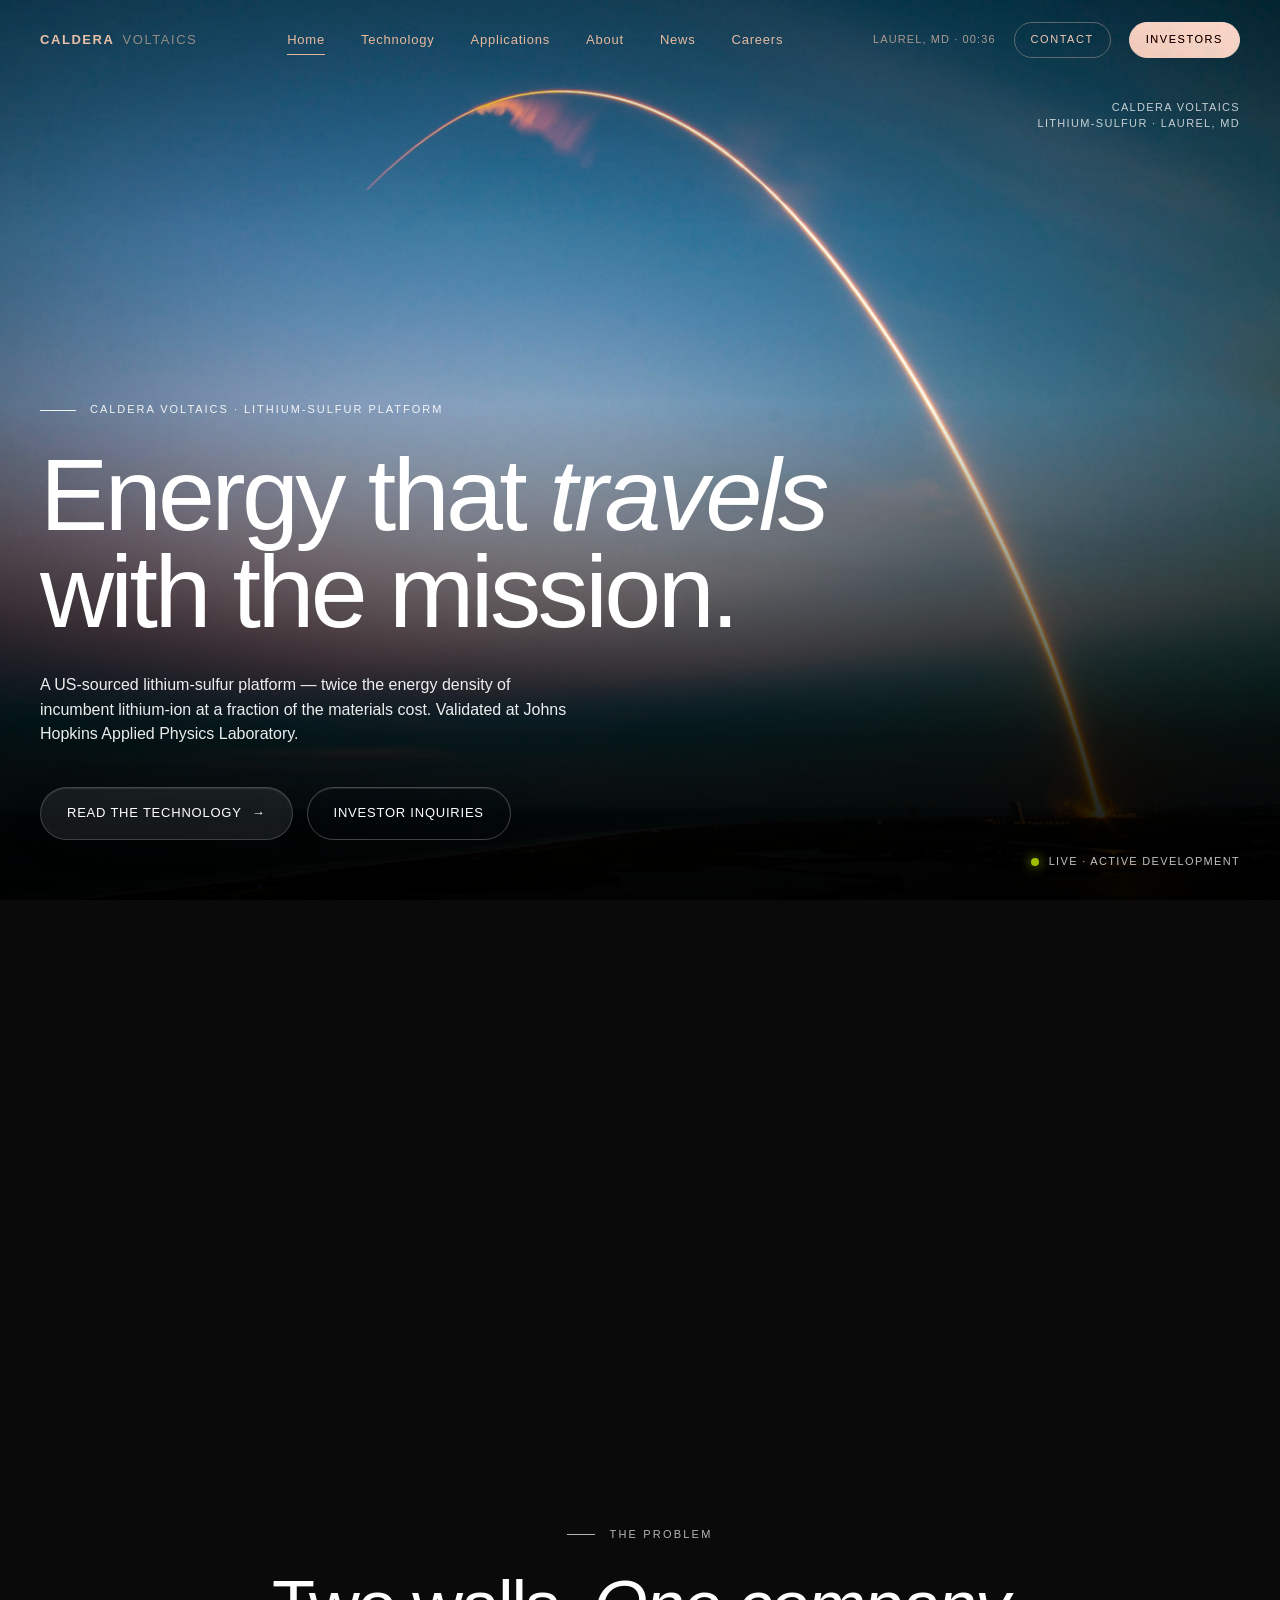
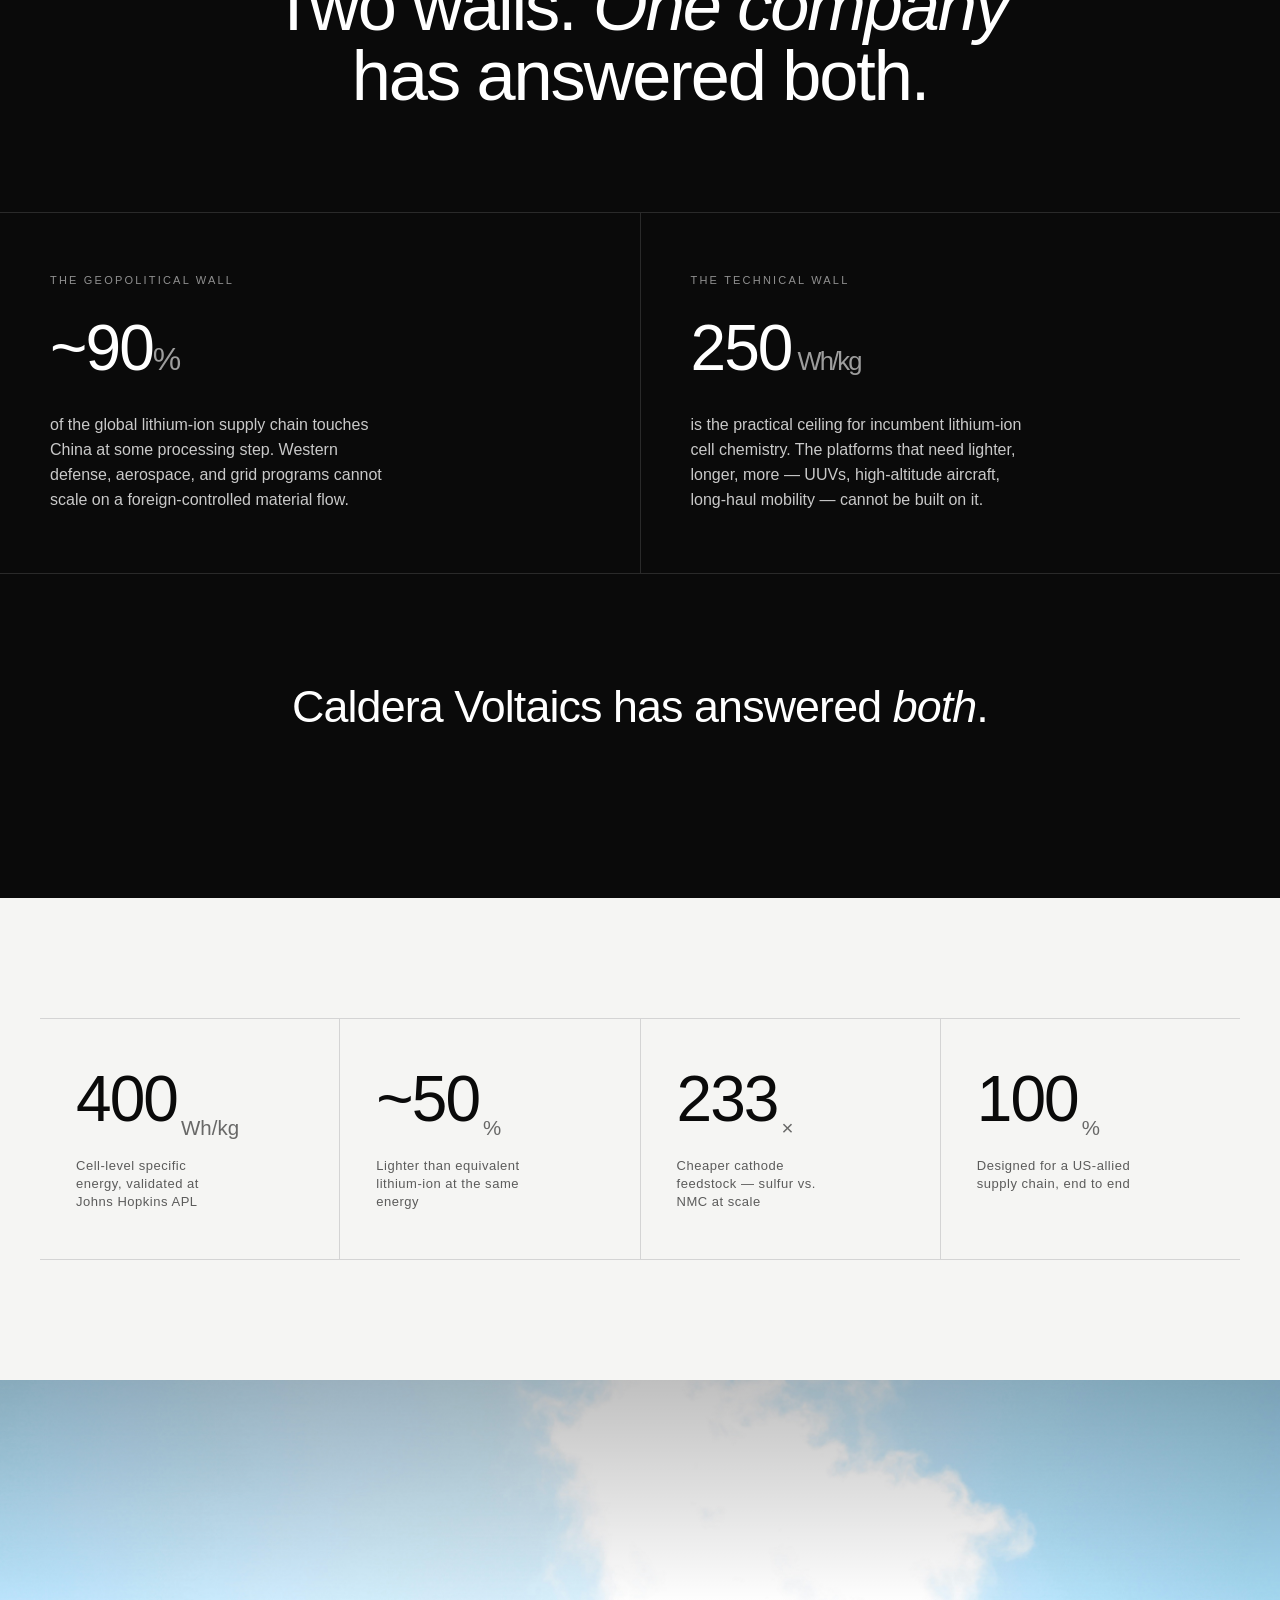
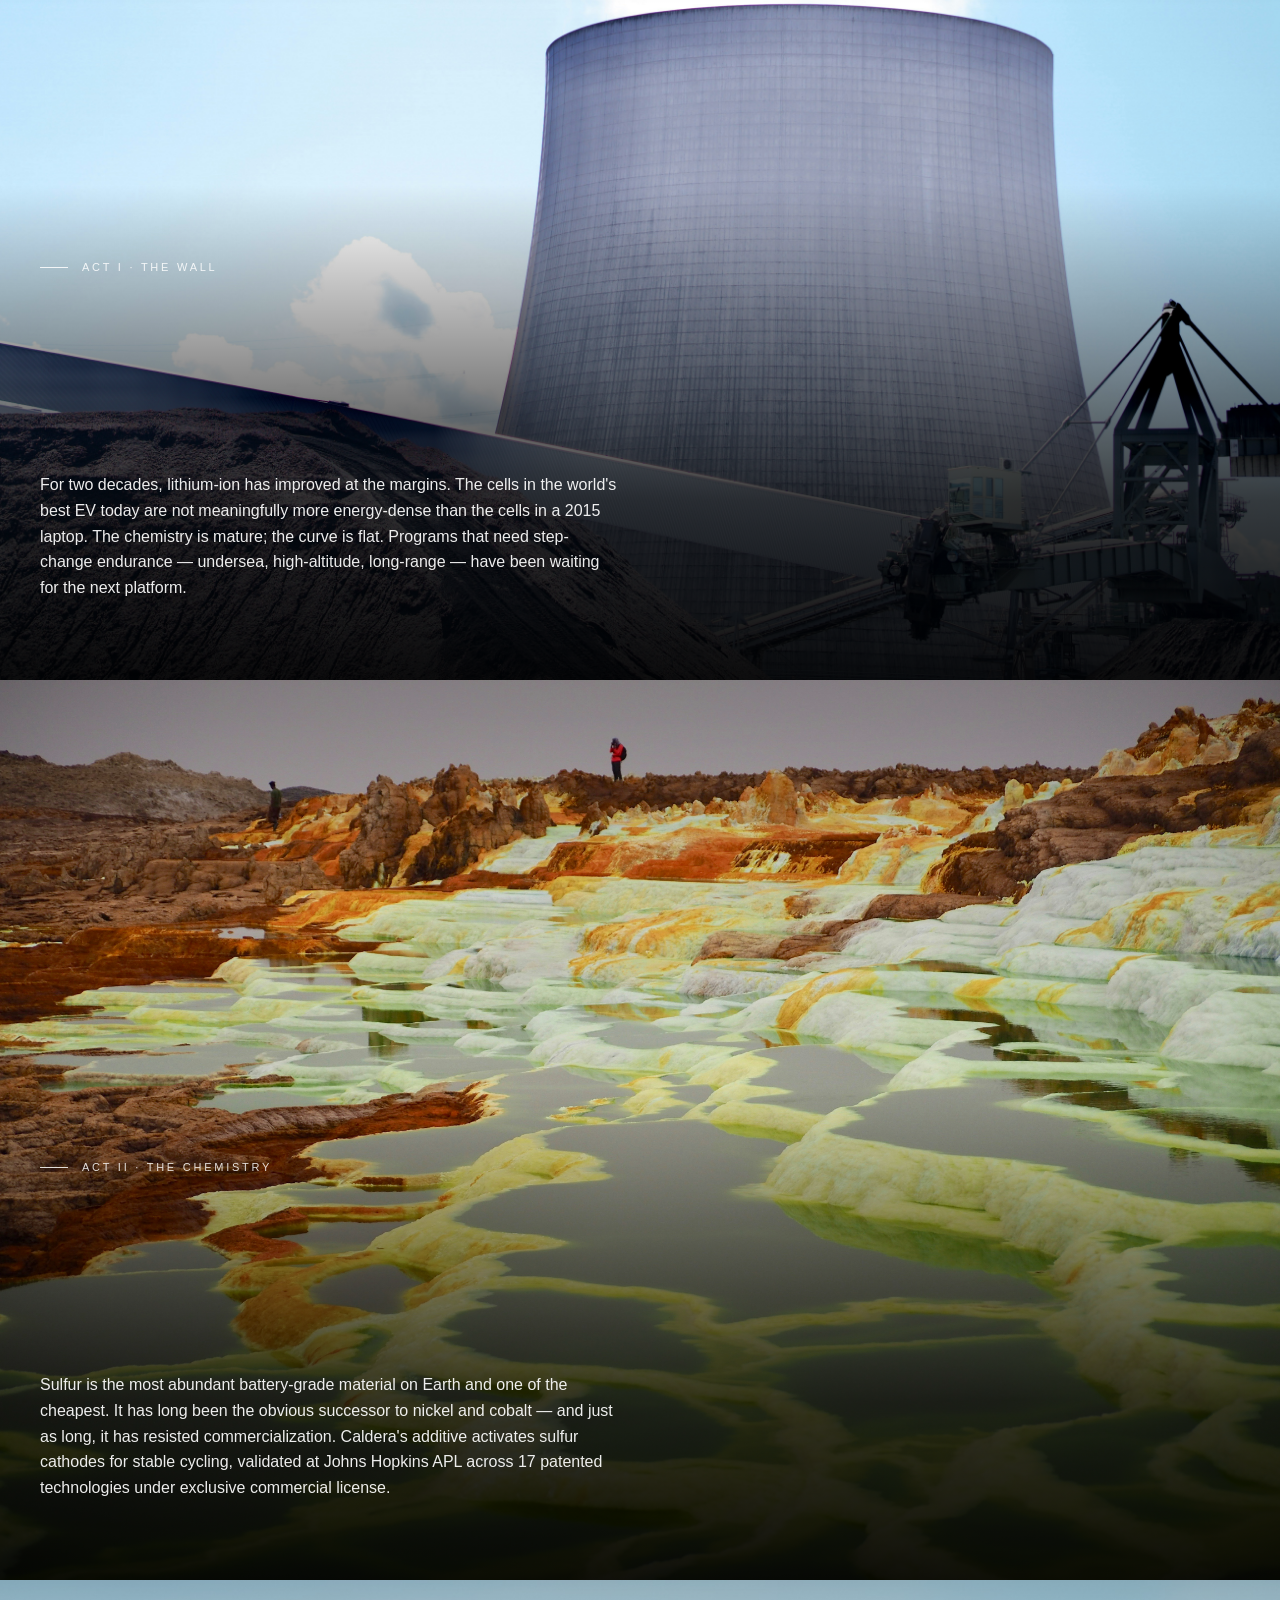
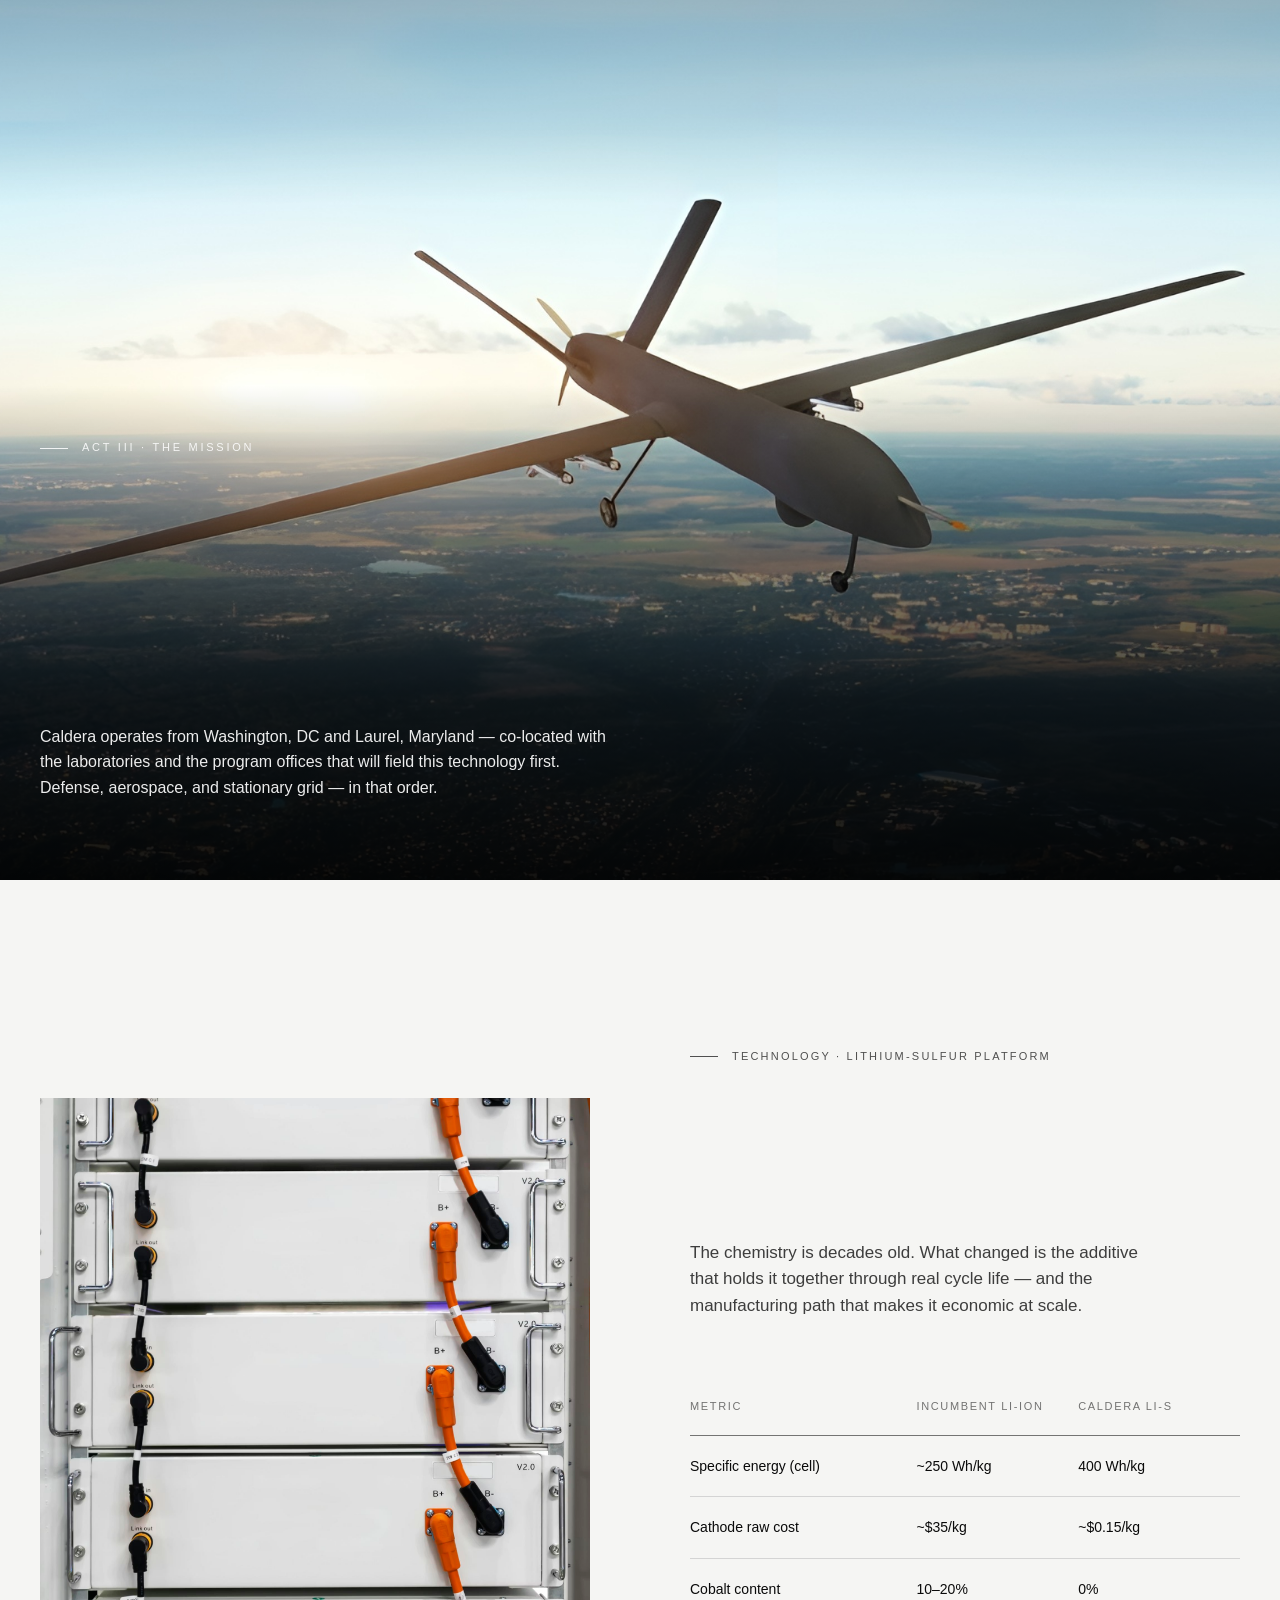
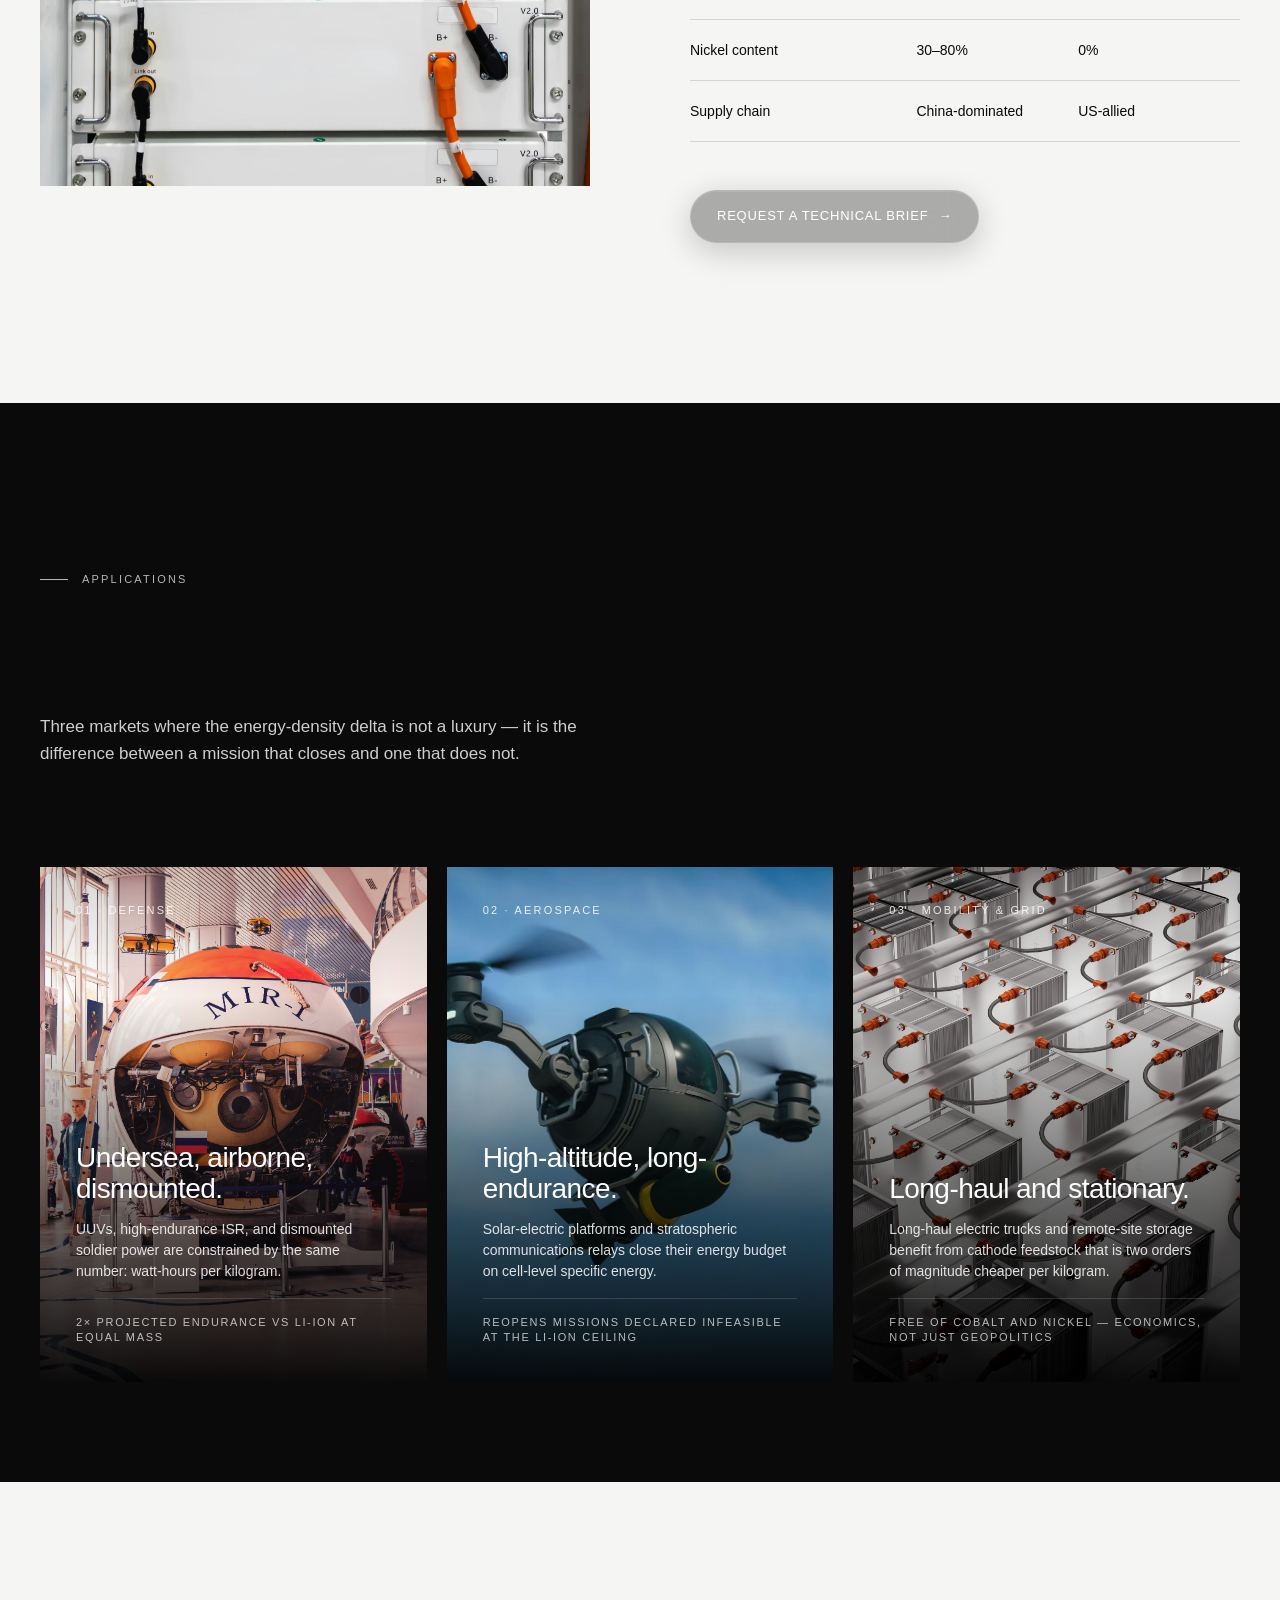
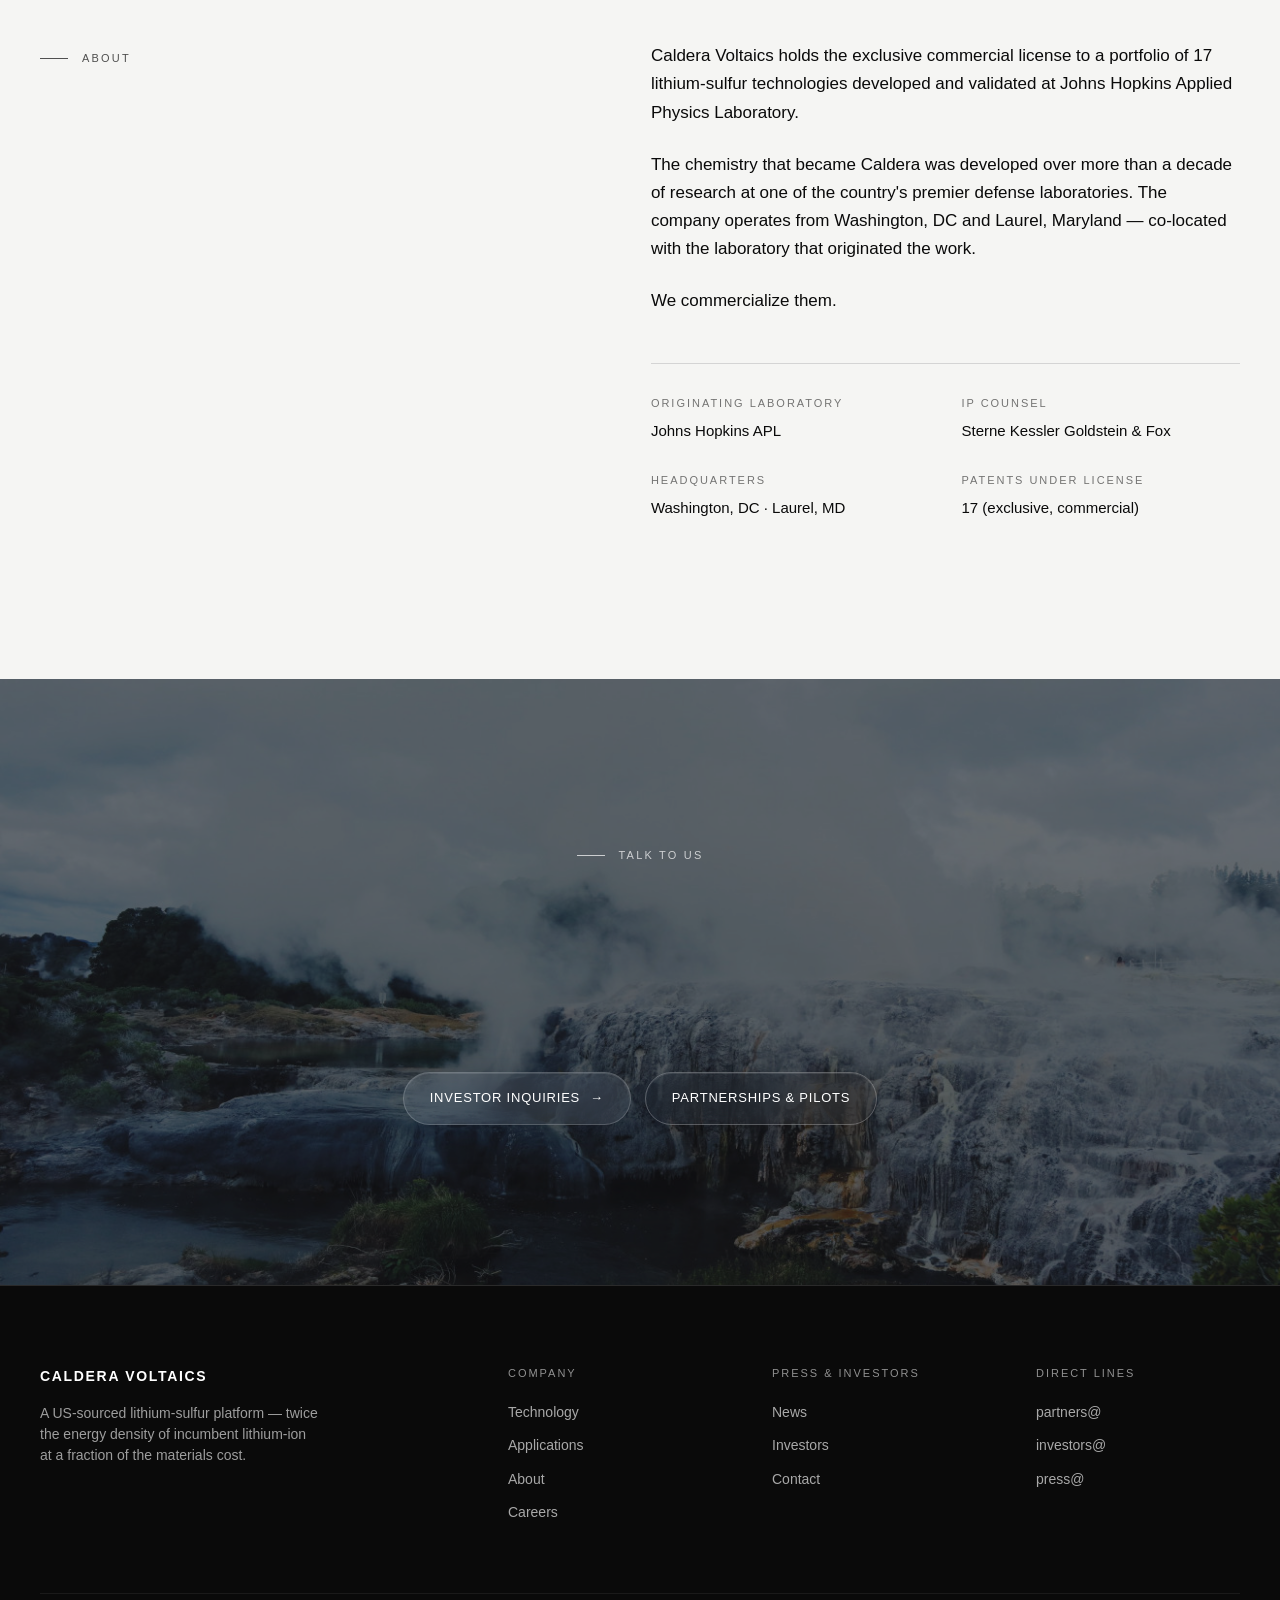
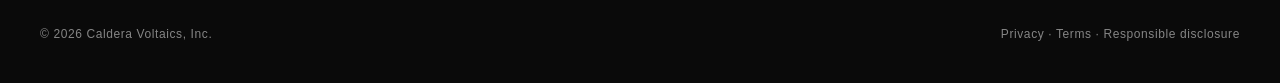
==== index.html @ 308d83c1 "Refresh photography and rewire affected page references Replaces the unsplash photo set with cleaner" ====
<!DOCTYPE html>
<html lang="en">
<head>
<meta charset="UTF-8">
<meta name="viewport" content="width=device-width, initial-scale=1.0">
<title>Caldera Voltaics — Energy that travels with the mission</title>
<link rel="stylesheet" href="css/style.css">
</head>
<body>

<!-- ============ NAV ============ -->
<nav class="nav">
  <a href="index.html" class="nav__brand">CALDERA <span>VOLTAICS</span></a>
  <ul class="nav__links">
    <li><a href="index.html" class="active">Home</a></li>
    <li><a href="technology.html">Technology</a></li>
    <li><a href="applications.html">Applications</a></li>
    <li><a href="about.html">About</a></li>
    <li><a href="news.html">News</a></li>
    <li><a href="careers.html">Careers</a></li>
  </ul>
  <div class="nav__right">
    <span class="nav__clock">Laurel, MD · <span id="clock">00:00</span></span>
    <a href="contact.html" class="nav__cta">Contact</a>
    <a href="investors.html" class="nav__cta nav__cta--solid">Investors</a>
  </div>
</nav>

<!-- ============ HERO ============ -->
<section class="hero">
  <div class="hero__sticky">
    <div class="hero__media">
      <img class="mono hero-img" src="assets/images/spacex--p-KCm6xB9I-unsplash.jpg" alt="Rocket ascent">
    </div>
    <div class="hero__overlay"></div>
    <div class="hero__shade"></div>
    <div class="hero__corner hero__corner--tr">
      Caldera Voltaics<br>
      Lithium-sulfur · Laurel, MD
    </div>
    <div class="hero__corner hero__corner--br">Live · Active development</div>
    <div class="hero__content">
      <div class="hero__eyebrow">Caldera Voltaics · Lithium-sulfur platform</div>
      <h1 class="hero__headline">Energy that <em>travels</em> with the mission.</h1>
      <p class="hero__sub">A US-sourced lithium-sulfur platform — twice the energy density of incumbent lithium-ion at a fraction of the materials cost. Validated at Johns Hopkins Applied Physics Laboratory.</p>
      <div class="hero__ctas">
        <a href="technology.html" class="btn">Read the technology <span class="btn__arrow">→</span></a>
        <a href="investors.html" class="btn btn--ghost">Investor inquiries</a>
      </div>
    </div>
  </div>
</section>

<!-- ============ TWO WALLS ============ -->
<section class="walls">
  <div class="walls__intro">
    <div class="eyebrow">The problem</div>
    <h2 class="h-display">Two walls. <em>One company</em><br>has answered both.</h2>
  </div>
  <div class="walls__grid">
    <div class="walls__cell">
      <div class="walls__cell-eyebrow">The geopolitical wall</div>
      <div class="walls__cell-stat">~90<span style="font-size:0.5em; opacity:0.6;">%</span></div>
      <p class="walls__cell-body">of the global lithium-ion supply chain touches China at some processing step. Western defense, aerospace, and grid programs cannot scale on a foreign-controlled material flow.</p>
    </div>
    <div class="walls__cell">
      <div class="walls__cell-eyebrow">The technical wall</div>
      <div class="walls__cell-stat">250<span style="font-size:0.4em; opacity:0.6; margin-left:6px;">Wh/kg</span></div>
      <p class="walls__cell-body">is the practical ceiling for incumbent lithium-ion cell chemistry. The platforms that need lighter, longer, more — UUVs, high-altitude aircraft, long-haul mobility — cannot be built on it.</p>
    </div>
  </div>
  <p class="walls__closer">Caldera Voltaics has answered <em>both</em>.</p>
</section>

<!-- ============ STATS STRIP ============ -->
<section class="stats">
  <div class="stats__inner">
    <div class="stats__cell">
      <div class="stats__num">400<sub>Wh/kg</sub></div>
      <div class="stats__label">Cell-level specific energy, validated at Johns Hopkins APL</div>
    </div>
    <div class="stats__cell">
      <div class="stats__num">~50<sub>%</sub></div>
      <div class="stats__label">Lighter than equivalent lithium-ion at the same energy</div>
    </div>
    <div class="stats__cell">
      <div class="stats__num">233<sub>×</sub></div>
      <div class="stats__label">Cheaper cathode feedstock — sulfur vs. NMC at scale</div>
    </div>
    <div class="stats__cell">
      <div class="stats__num">100<sub>%</sub></div>
      <div class="stats__label">Designed for a US-allied supply chain, end to end</div>
    </div>
  </div>
</section>

<!-- ============ ACT I ============ -->
<section class="act-full">
  <div class="act-full__media">
    <img class="mono" src="assets/images/prometheus-zyBRs2YhkaI-unsplash.jpeg" alt="Industrial cooling tower">
  </div>
  <div class="act-full__shade"></div>
  <div class="act-full__content">
    <div class="act-full__num">Act I · The wall</div>
    <h2 class="act-full__h">The ceiling we have <em>already hit</em>.</h2>
    <p class="act-full__body">For two decades, lithium-ion has improved at the margins. The cells in the world's best EV today are not meaningfully more energy-dense than the cells in a 2015 laptop. The chemistry is mature; the curve is flat. Programs that need step-change endurance — undersea, high-altitude, long-range — have been waiting for the next platform.</p>
  </div>
</section>

<!-- ============ ACT II ============ -->
<section class="act-full">
  <div class="act-full__media">
    <img class="mono" src="assets/images/jorge-tung-E0gtyLcD4NE-unsplash.jpeg" alt="Sulfur deposits">
  </div>
  <div class="act-full__shade"></div>
  <div class="act-full__content">
    <div class="act-full__num">Act II · The chemistry</div>
    <h2 class="act-full__h">A proprietary additive that <em>activates</em> sulfur.</h2>
    <p class="act-full__body">Sulfur is the most abundant battery-grade material on Earth and one of the cheapest. It has long been the obvious successor to nickel and cobalt — and just as long, it has resisted commercialization. Caldera's additive activates sulfur cathodes for stable cycling, validated at Johns Hopkins APL across 17 patented technologies under exclusive commercial license.</p>
  </div>
</section>

<!-- ============ ACT III ============ -->
<section class="act-full">
  <div class="act-full__media">
    <img class="mono" src="assets/images/getty-images-IwUxABEDKIA-unsplash.jpeg" alt="Long-endurance aircraft">
  </div>
  <div class="act-full__shade"></div>
  <div class="act-full__content">
    <div class="act-full__num">Act III · The mission</div>
    <h2 class="act-full__h">Built for the platforms <em>the next decade</em> needs.</h2>
    <p class="act-full__body">Caldera operates from Washington, DC and Laurel, Maryland — co-located with the laboratories and the program offices that will field this technology first. Defense, aerospace, and stationary grid — in that order.</p>
  </div>
</section>

<!-- ============ TECHNOLOGY ============ -->
<section class="tech" id="technology">
  <div class="tech__inner">
    <div class="tech__media">
      <img class="mono" src="assets/images/getty-images-9sYK8ytjF5s-unsplash.jpeg" alt="Battery rack">
    </div>
    <div>
      <div class="eyebrow">Technology · Lithium-sulfur platform</div>
      <h2 class="tech__h">Lithium-sulfur, <em>made manufacturable</em>.</h2>
      <p class="tech__body">The chemistry is decades old. What changed is the additive that holds it together through real cycle life — and the manufacturing path that makes it economic at scale.</p>

      <div class="matrix">
        <div class="matrix__row matrix__row--head">
          <div>Metric</div>
          <div>Incumbent Li-ion</div>
          <div>Caldera Li-S</div>
        </div>
        <div class="matrix__row">
          <div>Specific energy (cell)</div>
          <div>~250 Wh/kg</div>
          <div>400 Wh/kg</div>
        </div>
        <div class="matrix__row">
          <div>Cathode raw cost</div>
          <div>~$35/kg</div>
          <div>~$0.15/kg</div>
        </div>
        <div class="matrix__row">
          <div>Cobalt content</div>
          <div>10–20%</div>
          <div>0%</div>
        </div>
        <div class="matrix__row">
          <div>Nickel content</div>
          <div>30–80%</div>
          <div>0%</div>
        </div>
        <div class="matrix__row">
          <div>Supply chain</div>
          <div>China-dominated</div>
          <div>US-allied</div>
        </div>
      </div>

      <div style="margin-top:48px;">
        <a href="contact.html" class="btn btn--dark">Request a technical brief <span class="btn__arrow">→</span></a>
      </div>
    </div>
  </div>
</section>

<!-- ============ APPLICATIONS ============ -->
<section class="apps" id="applications">
  <div class="apps__head">
    <div class="eyebrow">Applications</div>
    <h2 class="h-display">Where this <em>matters first</em>.</h2>
    <p>Three markets where the energy-density delta is not a luxury — it is the difference between a mission that closes and one that does not.</p>
  </div>
  <div class="apps__grid">

    <div class="app-card">
      <div class="app-card__media">
        <img class="mono" src="assets/images/vitalijs-barilo-c1GZpmQIO1k-unsplash.jpeg" alt="Submersible vehicle">
      </div>
      <div class="app-card__shade"></div>
      <div class="app-card__inner">
        <div class="app-card__num">01 · Defense</div>
        <div class="app-card__bottom">
          <h3 class="app-card__h">Undersea, airborne, dismounted.</h3>
          <p class="app-card__body">UUVs, high-endurance ISR, and dismounted soldier power are constrained by the same number: watt-hours per kilogram.</p>
          <div class="app-card__stat">2× projected endurance vs Li-ion at equal mass</div>
        </div>
      </div>
    </div>

    <div class="app-card">
      <div class="app-card__media">
        <img class="mono" src="assets/images/getty-images-m3aa_g36_Kw-unsplash.jpeg" alt="High-endurance airborne platform">
      </div>
      <div class="app-card__shade"></div>
      <div class="app-card__inner">
        <div class="app-card__num">02 · Aerospace</div>
        <div class="app-card__bottom">
          <h3 class="app-card__h">High-altitude, long-endurance.</h3>
          <p class="app-card__body">Solar-electric platforms and stratospheric communications relays close their energy budget on cell-level specific energy.</p>
          <div class="app-card__stat">Reopens missions declared infeasible at the Li-ion ceiling</div>
        </div>
      </div>
    </div>

    <div class="app-card">
      <div class="app-card__media">
        <img class="mono" src="assets/images/phlair-3lyx_HdvbBA-unsplash.jpeg" alt="Stationary battery cells">
      </div>
      <div class="app-card__shade"></div>
      <div class="app-card__inner">
        <div class="app-card__num">03 · Mobility &amp; grid</div>
        <div class="app-card__bottom">
          <h3 class="app-card__h">Long-haul and stationary.</h3>
          <p class="app-card__body">Long-haul electric trucks and remote-site storage benefit from cathode feedstock that is two orders of magnitude cheaper per kilogram.</p>
          <div class="app-card__stat">Free of cobalt and nickel — economics, not just geopolitics</div>
        </div>
      </div>
    </div>

  </div>
</section>

<!-- ============ ABOUT ============ -->
<section class="about" id="about">
  <div class="about__inner">
    <div>
      <div class="eyebrow">About</div>
      <h2 class="about__h">A company built around a chemistry that was <em>already proven</em>.</h2>
    </div>
    <div class="about__body">
      <p>Caldera Voltaics holds the exclusive commercial license to a portfolio of 17 lithium-sulfur technologies developed and validated at Johns Hopkins Applied Physics Laboratory.</p>
      <p>The chemistry that became Caldera was developed over more than a decade of research at one of the country's premier defense laboratories. The company operates from Washington, DC and Laurel, Maryland — co-located with the laboratory that originated the work.</p>
      <p>We commercialize them.</p>

      <div class="about__meta">
        <div>
          <div class="about__meta-label">Originating laboratory</div>
          <div class="about__meta-val">Johns Hopkins APL</div>
        </div>
        <div>
          <div class="about__meta-label">IP counsel</div>
          <div class="about__meta-val">Sterne Kessler Goldstein &amp; Fox</div>
        </div>
        <div>
          <div class="about__meta-label">Headquarters</div>
          <div class="about__meta-val">Washington, DC · Laurel, MD</div>
        </div>
        <div>
          <div class="about__meta-label">Patents under license</div>
          <div class="about__meta-val">17 (exclusive, commercial)</div>
        </div>
      </div>
    </div>
  </div>
</section>

<!-- ============ CTA STRIP ============ -->
<section class="cta-strip" id="contact">
  <div class="cta-strip__bg">
    <img class="mono" src="assets/images/ginevra-austine-fX6fJqLjYEI-unsplash.jpeg" alt="">
  </div>
  <div class="cta-strip__inner">
    <div class="eyebrow" style="justify-content:center;">Talk to us</div>
    <h2 class="cta-strip__h">Caldera Voltaics has answered <em>both</em>.</h2>
    <div class="cta-strip__ctas">
      <a href="mailto:invest@calderavoltaics.com" class="btn">Investor inquiries <span class="btn__arrow">→</span></a>
      <a href="mailto:partners@calderavoltaics.com" class="btn btn--ghost">Partnerships &amp; pilots</a>
    </div>
  </div>
</section>

<!-- ============ FOOTER ============ -->
<footer>
  <div class="footer__inner">
    <div>
      <div class="footer__brand">CALDERA VOLTAICS</div>
      <p class="footer__tag">A US-sourced lithium-sulfur platform — twice the energy density of incumbent lithium-ion at a fraction of the materials cost.</p>
    </div>
    <div class="footer__col">
      <div class="footer__col-h">Company</div>
      <ul>
        <li><a href="technology.html">Technology</a></li>
        <li><a href="applications.html">Applications</a></li>
        <li><a href="about.html">About</a></li>
        <li><a href="careers.html">Careers</a></li>
      </ul>
    </div>
    <div class="footer__col">
      <div class="footer__col-h">Press &amp; Investors</div>
      <ul>
        <li><a href="news.html">News</a></li>
        <li><a href="investors.html">Investors</a></li>
        <li><a href="contact.html">Contact</a></li>
      </ul>
    </div>
    <div class="footer__col">
      <div class="footer__col-h">Direct lines</div>
      <ul>
        <li><a href="mailto:partners@calderavoltaics.com">partners@</a></li>
        <li><a href="mailto:investors@calderavoltaics.com">investors@</a></li>
        <li><a href="mailto:press@calderavoltaics.com">press@</a></li>
      </ul>
    </div>
  </div>
  <div class="footer__bottom">
    <div>© 2026 Caldera Voltaics, Inc.</div>
    <div>Privacy · Terms · Responsible disclosure</div>
  </div>
</footer>

<script src="js/script.js"></script>

</body>
</html>
---- css/style.css ----
/* ---------- RESET & TOKENS ---------- */
*, *::before, *::after { margin: 0; padding: 0; box-sizing: border-box; }
html { scroll-behavior: smooth; -webkit-font-smoothing: antialiased; -moz-osx-font-smoothing: grayscale; }

:root {
  --ink: #0a0a0a;
  --ink-2: #1a1a1a;
  --gray-1: #2a2a2a;
  --gray-2: #4a4a4a;
  --gray-3: #777;
  --gray-4: #a8a8a8;
  --gray-5: #d4d4d4;
  --gray-6: #ebebeb;
  --paper: #f5f5f3;
  --white: #ffffff;
  --accent: #ffffff;
  --sans: 'Helvetica Neue', Helvetica, 'Arial', sans-serif;
  --display: 'Helvetica Neue', Helvetica, 'Arial', sans-serif;
  --ease: cubic-bezier(0.16, 1, 0.3, 1);
}

body {
  font-family: var(--sans);
  background: var(--ink);
  color: var(--white);
  line-height: 1.45;
  font-weight: 400;
  overflow-x: clip;
}

img { display: block; max-width: 100%; }

/* ---------- IMAGE TREATMENT ---------- */
/* Photography stays in full color — brand monochrome is carried by typography/UI, not photos. */
.mono { filter: none; }

/* ---------- NAV ---------- */
.nav {
  position: fixed; top: 0; left: 0; right: 0;
  z-index: 100;
  padding: 22px 40px;
  display: flex; align-items: center; justify-content: space-between;
  font-size: 13px;
  letter-spacing: 0.04em;
  mix-blend-mode: difference;
  color: white;
}
.nav__brand {
  font-weight: 700;
  letter-spacing: 0.12em;
  font-size: 13px;
  text-transform: uppercase;
}
.nav__brand span { font-weight: 400; opacity: 0.6; margin-left: 8px; }
.nav__links { display: flex; gap: 36px; list-style: none; }
.nav__links a {
  color: white;
  text-decoration: none;
  font-size: 13px;
  letter-spacing: 0.06em;
  transition: opacity 0.3s var(--ease);
}
.nav__links a:hover { opacity: 0.55; }
.nav__meta {
  font-size: 11px;
  letter-spacing: 0.1em;
  opacity: 0.7;
  text-transform: uppercase;
}

/* ---------- GLASS BUTTON ---------- */
.btn {
  display: inline-flex;
  align-items: center; gap: 10px;
  padding: 16px 26px;
  background: rgba(255, 255, 255, 0.08);
  backdrop-filter: blur(20px) saturate(1.2);
  -webkit-backdrop-filter: blur(20px) saturate(1.2);
  border: 1px solid rgba(255, 255, 255, 0.18);
  border-radius: 100px;
  color: white;
  font-family: var(--sans);
  font-size: 13px;
  font-weight: 500;
  letter-spacing: 0.06em;
  text-transform: uppercase;
  text-decoration: none;
  cursor: pointer;
  transition: all 0.4s var(--ease);
  box-shadow: 0 1px 0 rgba(255,255,255,0.1) inset, 0 8px 32px rgba(0,0,0,0.2);
}
.btn:hover {
  background: rgba(255, 255, 255, 0.15);
  border-color: rgba(255, 255, 255, 0.3);
  transform: translateY(-1px);
}
.btn--ghost {
  background: transparent;
  border-color: rgba(255,255,255,0.25);
}
.btn--dark {
  background: rgba(0, 0, 0, 0.3);
  border-color: rgba(255, 255, 255, 0.15);
}
.btn__arrow { transition: transform 0.4s var(--ease); }
.btn:hover .btn__arrow { transform: translateX(4px); }

/* ---------- HERO (sticky-pinned, scroll-zoom + dark overlay) ---------- */
.hero {
  position: relative;
  height: 100vh; /* JS overrides with `100vh + 5%-of-page` runway */
}
.hero__sticky {
  position: sticky;
  top: 0;
  height: 100vh;
  overflow: hidden;
}
.hero__media {
  position: absolute; inset: 0;
  width: 100%; height: 100%;
  overflow: hidden;
}
.hero__media img {
  position: absolute; inset: 0;
  width: 100%; height: 100%;
  object-fit: cover;
  transform: scale(1.04);
  will-change: transform;
}
.hero__overlay {
  position: absolute; inset: 0;
  background: #000;
  opacity: 0;
  z-index: 1;
  pointer-events: none;
  will-change: opacity;
}
.hero__shade {
  position: absolute; inset: 0;
  background: linear-gradient(180deg, rgba(0,0,0,0.2) 0%, rgba(0,0,0,0) 25%, rgba(0,0,0,0) 45%, rgba(0,0,0,0.78) 82%, rgba(0,0,0,0.95) 100%);
  pointer-events: none;
  z-index: 2;
}
.hero__content { z-index: 3; }
.hero__corner { z-index: 3; }
.hero__content {
  position: relative;
  z-index: 2;
  height: 100%;
  display: flex; flex-direction: column;
  justify-content: flex-end;
  padding: 80px 40px 60px;
  max-width: 1600px;
  margin: 0 auto;
}
.hero__eyebrow {
  font-size: 11px;
  letter-spacing: 0.18em;
  text-transform: uppercase;
  font-weight: 500;
  margin-bottom: 28px;
  display: flex; align-items: center; gap: 14px;
  opacity: 0.9;
}
.hero__eyebrow::before {
  content: '';
  width: 36px; height: 1px;
  background: white;
  display: inline-block;
}
.hero__headline {
  font-family: var(--display);
  font-size: clamp(48px, 8vw, 128px);
  font-weight: 300;
  line-height: 0.95;
  letter-spacing: -0.035em;
  margin-bottom: 32px;
  max-width: 14ch;
}
.hero__headline em {
  font-style: italic;
  font-weight: 300;
}
.hero__sub {
  max-width: 540px;
  font-size: 16px;
  line-height: 1.55;
  font-weight: 400;
  opacity: 0.92;
  margin-bottom: 40px;
}
.hero__ctas { display: flex; gap: 14px; flex-wrap: wrap; }
.hero__corner {
  position: absolute;
  z-index: 3;
  font-size: 11px;
  letter-spacing: 0.12em;
  text-transform: uppercase;
  opacity: 0.75;
}
.hero__corner--tr { top: 100px; right: 40px; text-align: right; }
.hero__corner--br {
  bottom: 30px; right: 40px;
  display: flex; align-items: center; gap: 10px;
}
.hero__corner--br::before {
  content: '';
  width: 8px; height: 8px;
  background: #d4ff00;
  border-radius: 50%;
  box-shadow: 0 0 12px #d4ff00;
  animation: pulse 2s infinite;
}
@keyframes pulse {
  0%, 100% { opacity: 1; transform: scale(1); }
  50% { opacity: 0.5; transform: scale(0.85); }
}

/* ---------- SECTION SCAFFOLD ---------- */
.section {
  position: relative;
  padding: 140px 40px;
  max-width: 1600px;
  margin: 0 auto;
}
.eyebrow {
  font-size: 11px;
  letter-spacing: 0.2em;
  text-transform: uppercase;
  font-weight: 500;
  margin-bottom: 28px;
  display: inline-flex; align-items: center; gap: 14px;
  opacity: 0.7;
}
.eyebrow::before {
  content: '';
  width: 28px; height: 1px;
  background: currentColor;
}
.h-display {
  font-family: var(--display);
  font-size: clamp(40px, 5.5vw, 88px);
  font-weight: 300;
  line-height: 1;
  letter-spacing: -0.03em;
}
.h-display em { font-style: italic; }
.h-mid {
  font-family: var(--display);
  font-size: clamp(28px, 3vw, 44px);
  font-weight: 400;
  line-height: 1.1;
  letter-spacing: -0.02em;
}
.body-lg {
  font-size: 18px;
  line-height: 1.55;
  font-weight: 300;
  opacity: 0.85;
}
.body-md {
  font-size: 15px;
  line-height: 1.6;
  font-weight: 400;
  opacity: 0.78;
}

/* ---------- TWO WALLS ---------- */
.walls {
  background: var(--ink);
  padding-top: 200px;
  padding-bottom: 160px;
}
.walls__intro {
  max-width: 880px;
  margin: 0 auto 100px;
  text-align: center;
}
.walls__grid {
  display: grid;
  grid-template-columns: 1fr 1fr;
  gap: 1px;
  background: var(--gray-1);
  border-top: 1px solid var(--gray-1);
  border-bottom: 1px solid var(--gray-1);
}
.walls__cell {
  background: var(--ink);
  padding: 60px 50px;
  display: flex; flex-direction: column;
  min-height: 360px;
}
.walls__cell-eyebrow {
  font-size: 11px;
  letter-spacing: 0.2em;
  text-transform: uppercase;
  opacity: 0.55;
  margin-bottom: 28px;
}
.walls__cell-stat {
  font-family: var(--display);
  font-size: clamp(48px, 5vw, 76px);
  font-weight: 300;
  line-height: 1;
  letter-spacing: -0.03em;
  margin-bottom: 24px;
}
.walls__cell-body {
  font-size: 16px;
  line-height: 1.55;
  opacity: 0.78;
  font-weight: 300;
  max-width: 38ch;
  margin-top: auto;
}
.walls__closer {
  text-align: center;
  margin-top: 100px;
  font-family: var(--display);
  font-size: clamp(28px, 3.5vw, 56px);
  font-weight: 300;
  letter-spacing: -0.02em;
}
.walls__closer em { font-style: italic; }

/* ---------- STATS STRIP ---------- */
.stats {
  background: var(--paper);
  color: var(--ink);
  padding: 120px 40px;
}
.stats__inner {
  max-width: 1600px;
  margin: 0 auto;
  display: grid;
  grid-template-columns: repeat(4, 1fr);
  gap: 1px;
  background: var(--gray-5);
  border-top: 1px solid var(--gray-5);
  border-bottom: 1px solid var(--gray-5);
}
.stats__cell {
  background: var(--paper);
  padding: 48px 36px;
  display: flex; flex-direction: column;
}
.stats__num {
  font-family: var(--display);
  font-size: clamp(48px, 5vw, 84px);
  font-weight: 300;
  line-height: 1;
  letter-spacing: -0.03em;
  margin-bottom: 18px;
}
.stats__num sub {
  font-size: 0.32em;
  font-weight: 400;
  letter-spacing: 0;
  opacity: 0.6;
  margin-left: 4px;
}
.stats__label {
  font-size: 13px;
  letter-spacing: 0.04em;
  line-height: 1.4;
  opacity: 0.65;
  font-weight: 400;
  max-width: 22ch;
}

/* ---------- STICKY ACT (pinned image, copy slides past) ---------- */
.act {
  position: relative;
  background: var(--ink);
}
.act__sticky {
  position: sticky;
  top: 0;
  height: 100vh;
  overflow: hidden;
}
.act__media {
  position: absolute; inset: 0;
  width: 100%; height: 100%;
}
.act__media img {
  width: 100%; height: 100%;
  object-fit: cover;
  transform: scale(1);
  transition: transform 1.2s var(--ease);
}
.act__overlay-grad {
  position: absolute; inset: 0;
  background: linear-gradient(180deg, rgba(0,0,0,0.4) 0%, rgba(0,0,0,0) 35%, rgba(0,0,0,0) 65%, rgba(0,0,0,0.55) 100%);
  pointer-events: none;
}
.act__copy {
  position: relative;
  z-index: 5;
  min-height: 200vh;
  padding: 0 40px;
}
.act__copy-inner {
  position: sticky;
  top: 0;
  height: 100vh;
  display: flex; flex-direction: column;
  justify-content: center;
  max-width: 1600px;
  margin: 0 auto;
  pointer-events: none;
}
.act__panel {
  max-width: 580px;
  pointer-events: auto;
}
.act__panel--right { margin-left: auto; }
.act__num {
  font-size: 11px;
  letter-spacing: 0.25em;
  text-transform: uppercase;
  opacity: 0.7;
  margin-bottom: 24px;
  font-weight: 500;
}
.act__h {
  font-family: var(--display);
  font-size: clamp(36px, 4.5vw, 68px);
  font-weight: 300;
  line-height: 1.05;
  letter-spacing: -0.025em;
  margin-bottom: 28px;
}
.act__h em { font-style: italic; }
.act__body {
  font-size: 17px;
  line-height: 1.55;
  font-weight: 300;
  opacity: 0.92;
  max-width: 50ch;
}

/* Stacked acts layout: each act is one viewport pin */
.acts-wrap { background: var(--ink); }
.act-stack {
  position: relative;
  height: 100vh;
}
.act-stack__media {
  position: sticky;
  top: 0;
  height: 100vh;
  overflow: hidden;
}
.act-stack__media img {
  width: 100%; height: 100%;
  object-fit: cover;
  will-change: transform;
}

/* Three-act using a different pattern: full-bleed pinned hero with text reveal */
.act-full {
  position: relative;
  height: 100vh;
  overflow: hidden;
}
.act-full__media {
  position: absolute; inset: 0;
  width: 100%; height: 100%;
}
.act-full__media img {
  width: 100%; height: 100%;
  object-fit: cover;
}
.act-full__shade {
  position: absolute; inset: 0;
  background: linear-gradient(180deg, rgba(0,0,0,0.25) 0%, rgba(0,0,0,0) 25%, rgba(0,0,0,0) 45%, rgba(0,0,0,0.75) 80%, rgba(0,0,0,0.92) 100%);
}
.act-full__content {
  position: relative;
  z-index: 2;
  height: 100%;
  max-width: 1600px;
  margin: 0 auto;
  padding: 80px 40px;
  display: flex; flex-direction: column;
  justify-content: flex-end;
}
.act-full__num {
  font-size: 11px;
  letter-spacing: 0.25em;
  text-transform: uppercase;
  opacity: 0.85;
  margin-bottom: 24px;
  display: inline-flex; align-items: center; gap: 14px;
}
.act-full__num::before {
  content: '';
  width: 28px; height: 1px;
  background: white;
}
.act-full__h {
  font-family: var(--display);
  font-size: clamp(40px, 5.5vw, 86px);
  font-weight: 300;
  line-height: 1;
  letter-spacing: -0.03em;
  margin-bottom: 32px;
  max-width: 16ch;
}
.act-full__h em { font-style: italic; }
.act-full__body {
  max-width: 580px;
  font-size: 16px;
  line-height: 1.6;
  opacity: 0.92;
  font-weight: 300;
}

/* ---------- TECHNOLOGY SPLIT ---------- */
.tech {
  background: var(--paper);
  color: var(--ink);
  padding: 160px 40px;
}
.tech__inner {
  max-width: 1600px;
  margin: 0 auto;
  display: grid;
  grid-template-columns: 1fr 1fr;
  gap: 100px;
  align-items: center;
}
.tech__media {
  aspect-ratio: 4 / 5;
  overflow: hidden;
  background: var(--ink);
}
.tech__media img {
  width: 100%; height: 100%;
  object-fit: cover;
}
.tech__h {
  font-family: var(--display);
  font-size: clamp(40px, 4.5vw, 72px);
  font-weight: 300;
  line-height: 1;
  letter-spacing: -0.03em;
  margin-bottom: 32px;
}
.tech__h em { font-style: italic; }
.tech__body {
  font-size: 17px;
  line-height: 1.55;
  font-weight: 300;
  margin-bottom: 48px;
  max-width: 50ch;
  opacity: 0.78;
}

/* Capability matrix */
.matrix {
  margin-top: 60px;
  width: 100%;
}
.matrix__row {
  display: grid;
  grid-template-columns: 1.4fr 1fr 1fr;
  padding: 20px 0;
  border-bottom: 1px solid var(--gray-5);
  font-size: 14px;
}
.matrix--4 .matrix__row { grid-template-columns: 1.4fr 1fr 1fr 1fr; }
.matrix__row--head {
  font-size: 11px;
  letter-spacing: 0.15em;
  text-transform: uppercase;
  opacity: 0.55;
  border-bottom: 1px solid var(--ink);
}
.matrix__row--head > div { font-weight: 500; }
.matrix__row > div:first-child { font-weight: 500; }
.matrix__row > div.tl { font-weight: 600; }
.matrix__row:not(.matrix__row--head) > div:last-child { font-weight: 500; }

/* ---------- APPLICATIONS ---------- */
.apps {
  background: var(--ink);
  padding: 160px 40px 100px;
}
.apps__head {
  max-width: 1600px;
  margin: 0 auto 100px;
}
.apps__head .h-display {
  margin-bottom: 28px;
}
.apps__head p {
  max-width: 560px;
  font-size: 17px;
  line-height: 1.55;
  font-weight: 300;
  opacity: 0.8;
}
.apps__grid {
  max-width: 1600px;
  margin: 0 auto;
  display: grid;
  grid-template-columns: repeat(3, 1fr);
  gap: 20px;
}
.app-card {
  position: relative;
  aspect-ratio: 3 / 4;
  overflow: hidden;
  background: var(--gray-1);
  cursor: pointer;
}
.app-card__media {
  position: absolute; inset: 0;
  width: 100%; height: 100%;
}
.app-card__media img {
  width: 100%; height: 100%;
  object-fit: cover;
  transform: scale(1.02);
  transition: transform 1.2s var(--ease);
}
.app-card:hover .app-card__media img {
  transform: scale(1.08);
}
.app-card__shade {
  position: absolute; inset: 0;
  background: linear-gradient(180deg, rgba(0,0,0,0.15) 0%, rgba(0,0,0,0) 25%, rgba(0,0,0,0.55) 65%, rgba(0,0,0,0.95) 100%);
}
.app-card__inner {
  position: absolute;
  inset: 0;
  z-index: 2;
  padding: 36px;
  display: flex; flex-direction: column;
  justify-content: space-between;
}
.app-card__num {
  font-size: 11px;
  letter-spacing: 0.2em;
  text-transform: uppercase;
  opacity: 0.85;
}
.app-card__bottom {}
.app-card__h {
  font-family: var(--display);
  font-size: 28px;
  font-weight: 400;
  line-height: 1.1;
  letter-spacing: -0.02em;
  margin-bottom: 14px;
}
.app-card__body {
  font-size: 14px;
  line-height: 1.5;
  opacity: 0.85;
  font-weight: 300;
  margin-bottom: 16px;
}
.app-card__stat {
  font-size: 11px;
  letter-spacing: 0.15em;
  text-transform: uppercase;
  opacity: 0.7;
  padding-top: 16px;
  border-top: 1px solid rgba(255,255,255,0.2);
}

/* ---------- ABOUT ---------- */
.about {
  background: var(--paper);
  color: var(--ink);
  padding: 160px 40px;
}
.about__inner {
  max-width: 1600px;
  margin: 0 auto;
  display: grid;
  grid-template-columns: 1fr 1.2fr;
  gap: 120px;
  align-items: start;
}
.about__h {
  font-family: var(--display);
  font-size: clamp(36px, 4vw, 60px);
  font-weight: 300;
  line-height: 1.05;
  letter-spacing: -0.025em;
}
.about__h em { font-style: italic; }
.about__body p {
  font-size: 17px;
  line-height: 1.65;
  font-weight: 300;
  margin-bottom: 24px;
}
.about__meta {
  margin-top: 48px;
  padding-top: 32px;
  border-top: 1px solid var(--gray-5);
  display: grid;
  grid-template-columns: 1fr 1fr;
  gap: 32px;
}
.about__meta-label {
  font-size: 11px;
  letter-spacing: 0.18em;
  text-transform: uppercase;
  opacity: 0.55;
  margin-bottom: 8px;
}
.about__meta-val {
  font-size: 15px;
  font-weight: 400;
}

/* ---------- CTA STRIP ---------- */
.cta-strip {
  position: relative;
  padding: 160px 40px;
  text-align: center;
  background: var(--ink);
  overflow: hidden;
}
.cta-strip__bg {
  position: absolute; inset: 0;
  z-index: 0;
}
.cta-strip__bg img {
  width: 100%; height: 100%;
  object-fit: cover;
  opacity: 0.45;
}
.cta-strip__inner {
  position: relative; z-index: 2;
  max-width: 800px;
  margin: 0 auto;
}
.cta-strip__h {
  font-family: var(--display);
  font-size: clamp(40px, 5.5vw, 80px);
  font-weight: 300;
  line-height: 1;
  letter-spacing: -0.03em;
  margin-bottom: 40px;
}
.cta-strip__h em { font-style: italic; }
.cta-strip__ctas {
  display: flex; gap: 14px;
  justify-content: center;
  flex-wrap: wrap;
}

/* ---------- FOOTER ---------- */
footer {
  background: var(--ink);
  border-top: 1px solid var(--gray-1);
  padding: 80px 40px 40px;
}
.footer__inner {
  max-width: 1600px;
  margin: 0 auto;
  display: grid;
  grid-template-columns: 2fr 1fr 1fr 1fr;
  gap: 60px;
  margin-bottom: 60px;
}
.footer__brand {
  font-size: 14px;
  font-weight: 700;
  letter-spacing: 0.12em;
  text-transform: uppercase;
  margin-bottom: 16px;
}
.footer__tag {
  font-size: 14px;
  line-height: 1.5;
  opacity: 0.6;
  max-width: 36ch;
}
.footer__col-h {
  font-size: 11px;
  letter-spacing: 0.18em;
  text-transform: uppercase;
  opacity: 0.55;
  margin-bottom: 18px;
}
.footer__col ul { list-style: none; }
.footer__col li { margin-bottom: 10px; }
.footer__col a {
  color: var(--gray-4);
  text-decoration: none;
  font-size: 14px;
  transition: color 0.3s;
}
.footer__col a:hover { color: white; }
.footer__bottom {
  max-width: 1600px;
  margin: 0 auto;
  padding-top: 32px;
  border-top: 1px solid var(--gray-1);
  display: flex; justify-content: space-between;
  font-size: 12px;
  opacity: 0.5;
  letter-spacing: 0.05em;
}

/* ============================================================
   MULTI-PAGE EXTENSIONS
   Components used by Technology, Applications, About, News,
   Careers, Contact, and Investors pages.
   Visual language inherits from the home page system above —
   same tokens, same display family, no new aesthetic rules.
   ============================================================ */

/* ---------- NAV: multi-page upgrades ---------- */
.nav__brand {
  text-decoration: none;
  color: inherit;
  display: inline-flex;
  align-items: center;
}
.nav__links a.active {
  opacity: 1;
  position: relative;
}
.nav__links a.active::after {
  content: '';
  position: absolute;
  left: 0; right: 0; bottom: -8px;
  height: 1px;
  background: currentColor;
}
.nav__right {
  display: flex; align-items: center; gap: 18px;
  font-size: 11px;
  letter-spacing: 0.1em;
  text-transform: uppercase;
}
.nav__clock { opacity: 0.7; }
.nav__cta {
  display: inline-flex; align-items: center;
  padding: 9px 16px;
  border: 1px solid rgba(255,255,255,0.35);
  border-radius: 100px;
  color: white;
  text-decoration: none;
  font-size: 11px;
  letter-spacing: 0.14em;
  text-transform: uppercase;
  transition: all 0.3s var(--ease);
}
.nav__cta:hover { border-color: white; background: rgba(255,255,255,0.08); }
.nav__cta--solid {
  background: white;
  color: var(--ink);
  border-color: white;
}
.nav__cta--solid:hover { background: rgba(255,255,255,0.85); color: var(--ink); }
.nav__cta.active {
  background: rgba(255,255,255,0.14);
  border-color: rgba(255,255,255,0.7);
}
.nav__cta--solid.active { background: white; }

/* ---------- SUBPAGE HERO (shorter than home hero, same vocabulary) ---------- */
.subhero {
  position: relative;
  height: 80vh;
  min-height: 580px;
  /* JS overrides with `base + 5%-of-page` runway */
}
.subhero__sticky {
  position: sticky;
  top: 0;
  height: 80vh;
  min-height: 580px;
  overflow: hidden;
}
.subhero__media {
  position: absolute; inset: 0;
  overflow: hidden;
}
.subhero__media img {
  position: absolute; inset: 0;
  width: 100%; height: 100%;
  object-fit: cover;
  transform: scale(1.04);
  will-change: transform;
}
.subhero__overlay {
  position: absolute; inset: 0;
  background: #000;
  opacity: 0;
  z-index: 1;
  pointer-events: none;
  will-change: opacity;
}
.subhero__shade {
  position: absolute; inset: 0;
  background: linear-gradient(180deg, rgba(0,0,0,0.35) 0%, rgba(0,0,0,0) 30%, rgba(0,0,0,0) 50%, rgba(0,0,0,0.78) 85%, rgba(0,0,0,0.95) 100%);
  z-index: 2;
}
.subhero__inner {
  position: relative; z-index: 3;
  height: 100%;
  display: flex; flex-direction: column;
  justify-content: flex-end;
  padding: 120px 40px 60px;
  max-width: 1600px;
  margin: 0 auto;
}
.subhero__stamp {
  position: absolute;
  top: 100px; right: 40px;
  font-size: 11px; letter-spacing: 0.18em;
  text-transform: uppercase;
  text-align: right;
  opacity: 0.7;
  z-index: 3;
}
.subhero__stamp span { display: block; line-height: 1.6; }
.subhero__h {
  font-family: var(--display);
  font-size: clamp(48px, 7vw, 110px);
  font-weight: 300;
  line-height: 0.96;
  letter-spacing: -0.035em;
  margin-top: 20px;
  margin-bottom: 28px;
  max-width: 22ch;
}
.subhero__h em { font-style: italic; }
.subhero__lede {
  font-size: 18px;
  line-height: 1.55;
  font-weight: 300;
  opacity: 0.92;
  max-width: 64ch;
}
.subhero__lede em { font-style: italic; }
.subhero__lede strong { font-weight: 500; }

/* ---------- SECTION (generic page block) ---------- */
.section {
  padding: 140px 40px;
  background: var(--ink);
}
.section--paper {
  background: var(--paper);
  color: var(--ink);
}
.section--tight { padding: 110px 40px; }
.section__inner {
  max-width: 1600px;
  margin: 0 auto;
}
.section__head { margin-bottom: 64px; }
.section__h {
  font-family: var(--display);
  font-size: clamp(36px, 4.6vw, 72px);
  font-weight: 300;
  line-height: 1.05;
  letter-spacing: -0.03em;
  max-width: 22ch;
}
.section__h em { font-style: italic; }
.section__sub {
  margin-top: 26px;
  font-size: 16px; line-height: 1.6;
  opacity: 0.82; font-weight: 300;
  max-width: 72ch;
}
.section__sub em { font-style: italic; }
.section__sub strong { font-weight: 500; opacity: 1; }

/* ---------- 2-COLUMN BODY (used in tech/about/contact) ---------- */
.body-2col {
  display: grid;
  grid-template-columns: 1fr 1.4fr;
  gap: 80px;
  margin-top: 24px;
  align-items: start;
}
.body-2col p { font-size: 16px; line-height: 1.75; opacity: 0.86; font-weight: 300; }
.body-2col p + p { margin-top: 18px; }
.body-2col strong { font-weight: 500; opacity: 1; }

/* ---------- CARD GRID (IP envelope, investor brief, partners) ---------- */
.cards {
  display: grid;
  grid-template-columns: repeat(3, 1fr);
  gap: 1px;
  background: var(--gray-1);
  border-top: 1px solid var(--gray-1);
  border-bottom: 1px solid var(--gray-1);
}
.cards--2 { grid-template-columns: 1fr 1fr; }
.section--paper .cards { background: var(--gray-5); border-color: var(--gray-5); }
.card {
  background: var(--ink);
  padding: 48px 36px 56px;
  display: flex; flex-direction: column; gap: 14px;
  min-height: 280px;
}
.section--paper .card { background: var(--paper); }
.card__ix {
  font-size: 11px; letter-spacing: 0.18em;
  text-transform: uppercase;
  opacity: 0.55;
  margin-bottom: 8px;
}
.card__h {
  font-family: var(--display);
  font-size: 24px;
  font-weight: 400;
  line-height: 1.2;
  letter-spacing: -0.01em;
}
.card__body { font-size: 15px; line-height: 1.6; opacity: 0.78; font-weight: 300; }

/* ---------- PRESS LIST (News page) ---------- */
.press-list { display: flex; flex-direction: column; }
.press {
  display: grid;
  grid-template-columns: 180px 1fr 140px;
  gap: 36px;
  padding: 36px 0;
  border-top: 1px solid var(--gray-1);
  text-decoration: none;
  color: white;
  align-items: start;
  transition: padding 0.4s var(--ease);
}
.press:last-child { border-bottom: 1px solid var(--gray-1); }
.press:hover { padding-left: 14px; }
.press__date {
  font-size: 12px;
  letter-spacing: 0.16em;
  opacity: 0.55;
  padding-top: 4px;
}
.press__title {
  font-family: var(--display);
  font-size: clamp(20px, 2vw, 26px);
  font-weight: 400;
  line-height: 1.25;
  margin-bottom: 8px;
  letter-spacing: -0.01em;
}
.press__body { font-size: 15px; line-height: 1.55; opacity: 0.7; font-weight: 300; max-width: 70ch; }
.press__tag {
  align-self: start;
  justify-self: end;
  font-size: 11px; letter-spacing: 0.16em;
  text-transform: uppercase; opacity: 0.65;
  border: 1px solid var(--gray-1);
  padding: 6px 12px;
  border-radius: 100px;
  white-space: nowrap;
}

/* ---------- CAREERS (department rows + job rows) ---------- */
.dept-row {
  display: grid;
  grid-template-columns: 1fr auto;
  align-items: end;
  padding: 22px 0 14px;
  border-top: 1px solid var(--gray-2);
  margin-top: 56px;
}
.dept-row:first-child { margin-top: 0; }
.dept-row__lbl {
  font-size: 12px;
  letter-spacing: 0.16em;
  text-transform: uppercase;
  opacity: 0.7;
}
.dept-row__count {
  font-size: 11px;
  letter-spacing: 0.18em;
  opacity: 0.4;
}
.jobs {
  display: flex; flex-direction: column;
}
.job {
  display: grid;
  grid-template-columns: 1.6fr 1fr 1fr auto;
  gap: 24px;
  padding: 22px 0;
  border-bottom: 1px solid var(--gray-1);
  text-decoration: none; color: white;
  align-items: center;
  transition: padding 0.3s var(--ease), opacity 0.3s var(--ease);
}
.job:hover { padding-left: 12px; }
.job__title { font-size: 16px; font-weight: 400; }
.job__dept,
.job__loc {
  font-size: 12px;
  letter-spacing: 0.1em;
  text-transform: uppercase;
  opacity: 0.55;
}
.job__arr {
  font-size: 12px;
  letter-spacing: 0.16em;
  text-transform: uppercase;
  opacity: 0.7;
  white-space: nowrap;
}
.job:hover .job__arr { opacity: 1; }

/* ---------- CONTACT CHANNELS ---------- */
.channels {
  display: grid;
  grid-template-columns: repeat(3, 1fr);
  gap: 1px;
  background: var(--gray-1);
  border: 1px solid var(--gray-1);
}
.channel {
  background: var(--ink);
  padding: 56px 40px;
  display: flex; flex-direction: column; gap: 14px;
  min-height: 320px;
}
.channel__ix {
  font-size: 11px; letter-spacing: 0.18em;
  text-transform: uppercase;
  opacity: 0.55;
  margin-bottom: 8px;
}
.channel__h {
  font-family: var(--display);
  font-size: 28px;
  font-weight: 400;
  line-height: 1.15;
  letter-spacing: -0.01em;
}
.channel__body { font-size: 15px; line-height: 1.6; opacity: 0.78; font-weight: 300; }
.channel__email {
  margin-top: auto;
  font-size: 13px;
  letter-spacing: 0.06em;
  color: white;
  text-decoration: none;
  border-bottom: 1px solid rgba(255,255,255,0.25);
  padding-bottom: 4px;
  align-self: flex-start;
  transition: border-color 0.3s var(--ease);
}
.channel__email:hover { border-color: white; }

/* ---------- FORMS ---------- */
.form {
  display: flex; flex-direction: column;
  gap: 22px;
  max-width: 560px;
}
.form__field { display: flex; flex-direction: column; gap: 8px; }
.form__label {
  font-size: 11px;
  letter-spacing: 0.16em;
  text-transform: uppercase;
  opacity: 0.55;
}
.form__input,
.form__select,
.form__textarea {
  background: transparent;
  border: none;
  border-bottom: 1px solid rgba(255,255,255,0.22);
  color: white;
  font-family: var(--sans);
  font-size: 16px;
  padding: 10px 0 12px;
  outline: none;
  transition: border-color 0.3s var(--ease);
  width: 100%;
}
.form__input:focus,
.form__select:focus,
.form__textarea:focus { border-color: white; }
.form__textarea { min-height: 110px; resize: vertical; }
.form__select { appearance: none; }
.form__select option { background: var(--ink); color: white; }
.form__submit {
  align-self: flex-start;
  margin-top: 4px;
}

/* ---------- LEAD / FOUNDER ---------- */
.leads { display: flex; flex-direction: column; }
.lead {
  display: grid;
  grid-template-columns: 160px 1fr;
  gap: 48px;
  padding: 44px 0;
  border-top: 1px solid var(--gray-1);
  align-items: start;
}
.lead:last-child { border-bottom: 1px solid var(--gray-1); }
.lead__portrait {
  width: 160px; height: 160px;
  background: var(--gray-1);
  display: flex; align-items: center; justify-content: center;
  font-family: var(--display);
  font-size: 64px;
  font-weight: 300;
  letter-spacing: -0.03em;
  color: rgba(255,255,255,0.5);
}
.lead__name {
  font-family: var(--display);
  font-size: 30px;
  font-weight: 400;
  letter-spacing: -0.02em;
  margin-bottom: 8px;
}
.lead__role {
  font-size: 12px; letter-spacing: 0.18em;
  text-transform: uppercase;
  opacity: 0.55;
  margin-bottom: 18px;
}
.lead__body p { font-size: 16px; line-height: 1.7; opacity: 0.86; font-weight: 300; }
.lead__body p + p { margin-top: 14px; }

/* ---------- META BAND (lightweight stat strip on dark sections) ---------- */
.meta-band {
  display: grid;
  grid-template-columns: repeat(4, 1fr);
  gap: 1px;
  background: var(--gray-1);
  border-top: 1px solid var(--gray-1);
  border-bottom: 1px solid var(--gray-1);
  margin-top: 56px;
}
.meta-band__cell { background: var(--ink); padding: 36px 28px; }
.meta-band__lbl {
  font-size: 11px; letter-spacing: 0.18em;
  text-transform: uppercase;
  opacity: 0.55;
  margin-bottom: 14px;
}
.meta-band__val {
  font-family: var(--display);
  font-size: clamp(28px, 2.6vw, 40px);
  font-weight: 300;
  line-height: 1.1;
  letter-spacing: -0.02em;
}

/* ---------- FOOTNOTE ---------- */
.footnote {
  margin-top: 40px;
  font-size: 11px;
  letter-spacing: 0.14em;
  opacity: 0.5;
  max-width: 80ch;
  line-height: 1.7;
  text-transform: uppercase;
}

/* ---------- RESPONSIVE ---------- */
@media (max-width: 1024px) {
  .nav { padding: 18px 24px; }
  .nav__links { display: none; }
  .nav__right { gap: 12px; font-size: 10px; }
  .nav__clock { display: none; }
  .section, .stats, .tech, .apps, .about, .cta-strip, footer { padding-left: 24px; padding-right: 24px; }
  .hero__content { padding: 80px 24px 48px; }
  .subhero__inner { padding: 100px 24px 48px; }
  .subhero__stamp { right: 24px; top: 80px; }
  .walls__grid { grid-template-columns: 1fr; }
  .stats__inner { grid-template-columns: 1fr 1fr; }
  .tech__inner { grid-template-columns: 1fr; gap: 60px; }
  .apps__grid { grid-template-columns: 1fr; }
  .about__inner { grid-template-columns: 1fr; gap: 60px; }
  .footer__inner { grid-template-columns: 1fr 1fr; gap: 40px; }
  .body-2col { grid-template-columns: 1fr; gap: 32px; }
  .cards, .cards--2 { grid-template-columns: 1fr; }
  .channels { grid-template-columns: 1fr; }
  .meta-band { grid-template-columns: 1fr 1fr; }
  .press { grid-template-columns: 1fr; gap: 10px; padding: 28px 0; }
  .press__tag { justify-self: start; }
  .job { grid-template-columns: 1fr 1fr auto; }
  .job__loc { display: none; }
  .lead { grid-template-columns: 1fr; gap: 24px; }
  .lead__portrait { width: 120px; height: 120px; font-size: 48px; }
}

@media (max-width: 600px) {
  .stats__inner { grid-template-columns: 1fr; }
  .footer__inner { grid-template-columns: 1fr; }
  .footer__bottom { flex-direction: column; gap: 12px; }
  .matrix__row { font-size: 12px; }
  .meta-band { grid-template-columns: 1fr; }
  .job { grid-template-columns: 1fr auto; }
  .job__dept { display: none; }
  .section { padding: 90px 24px; }
}
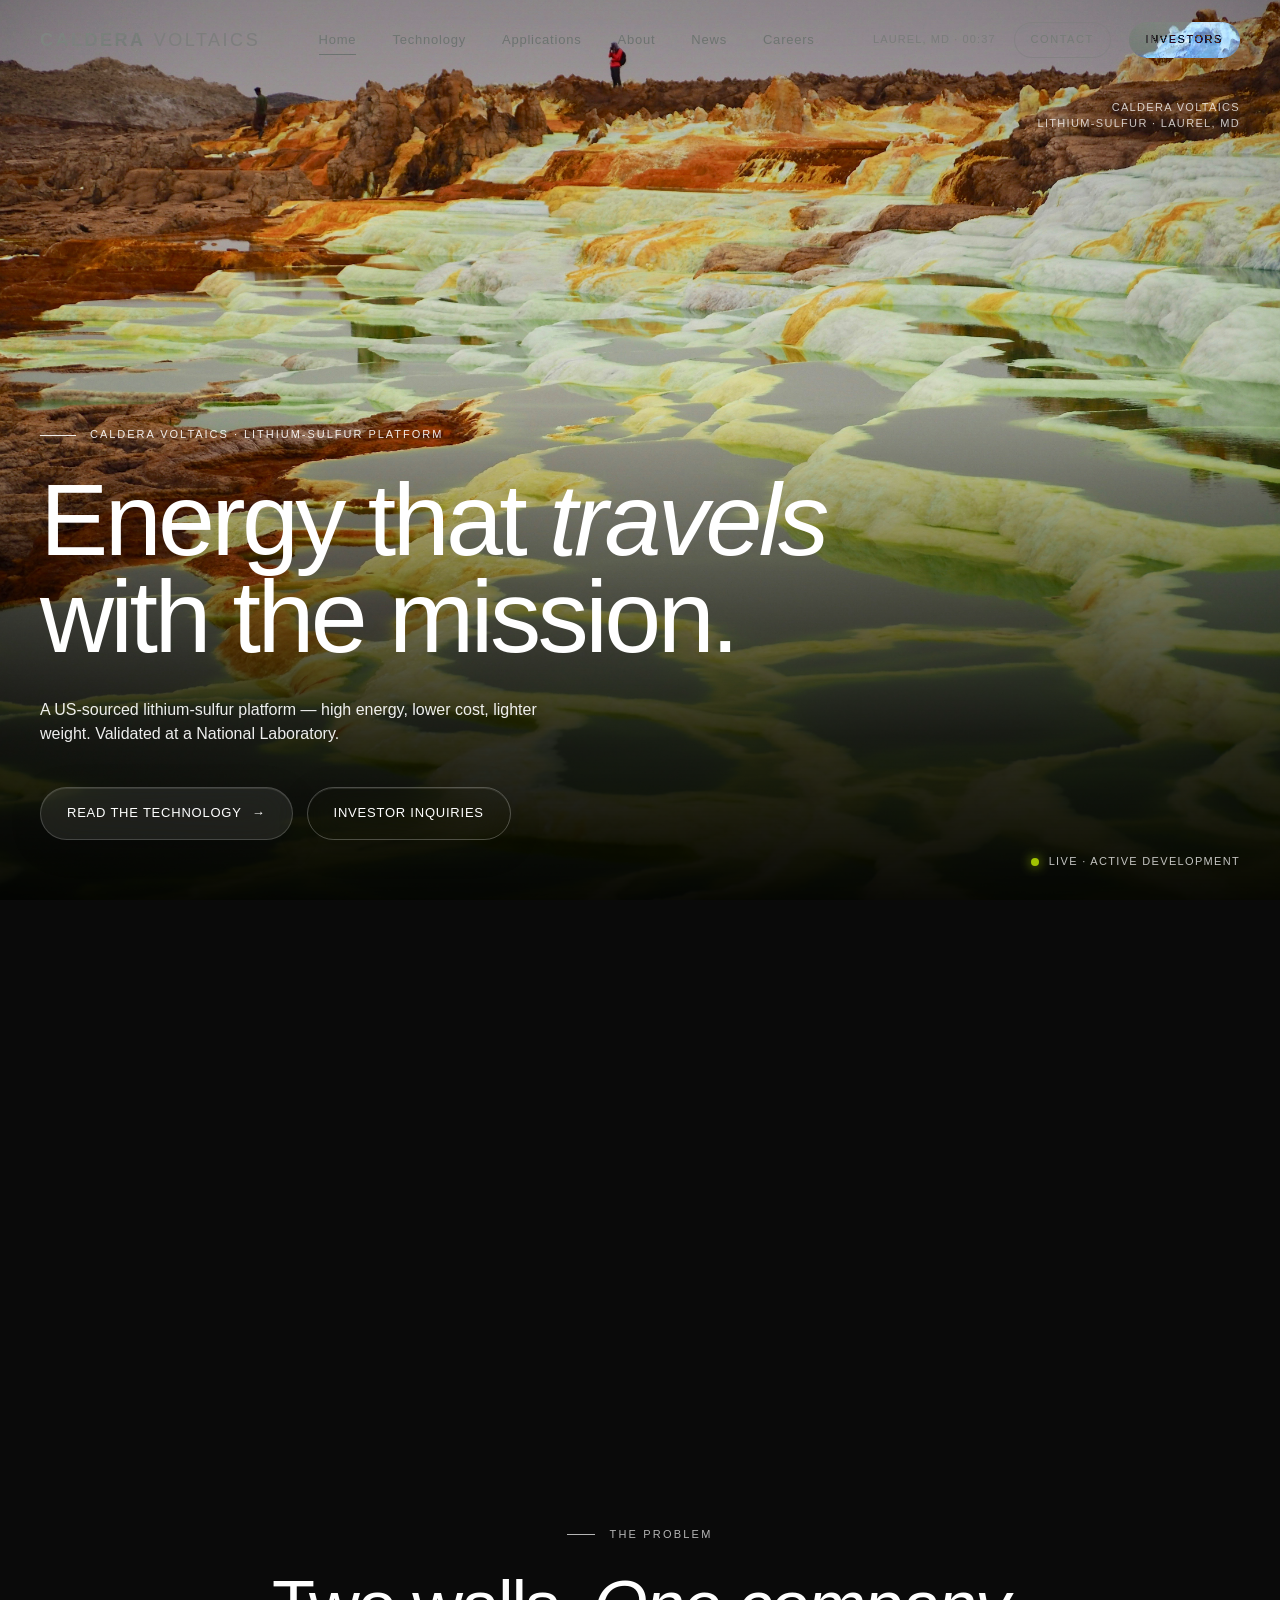
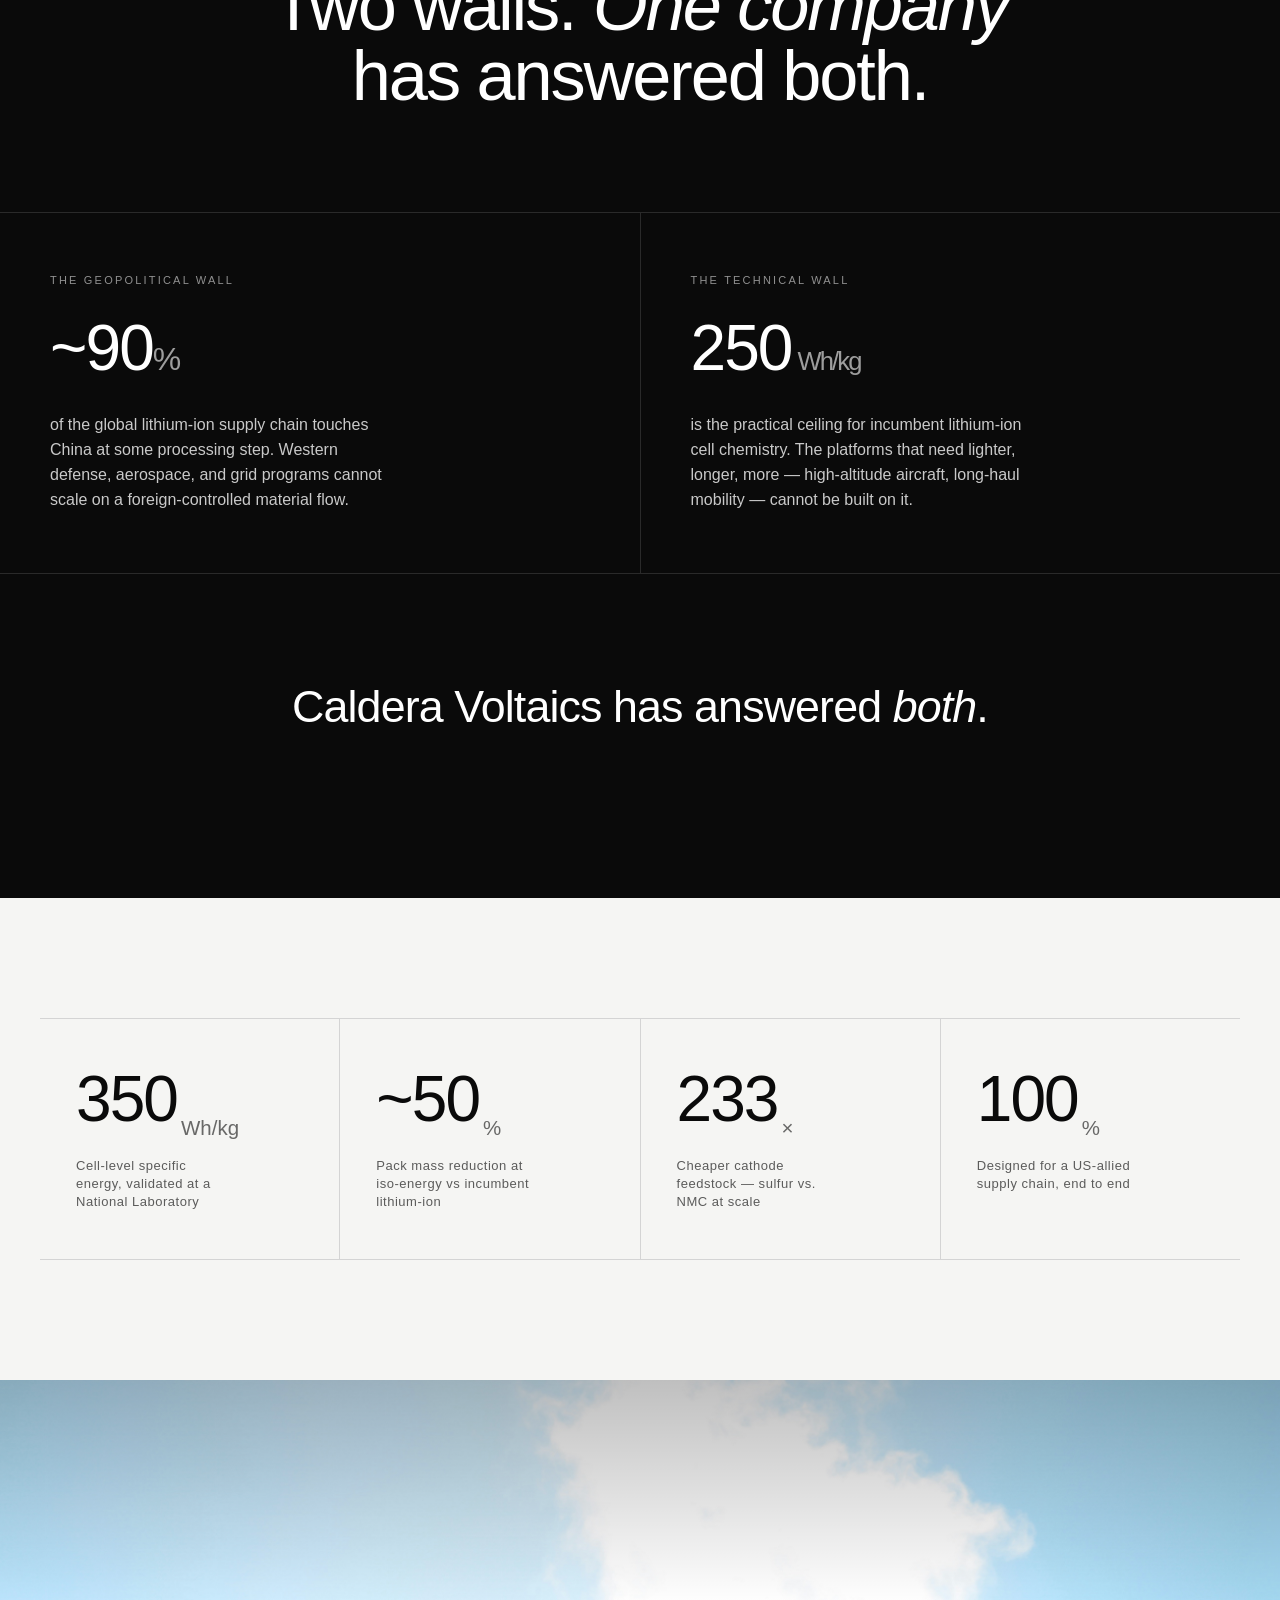
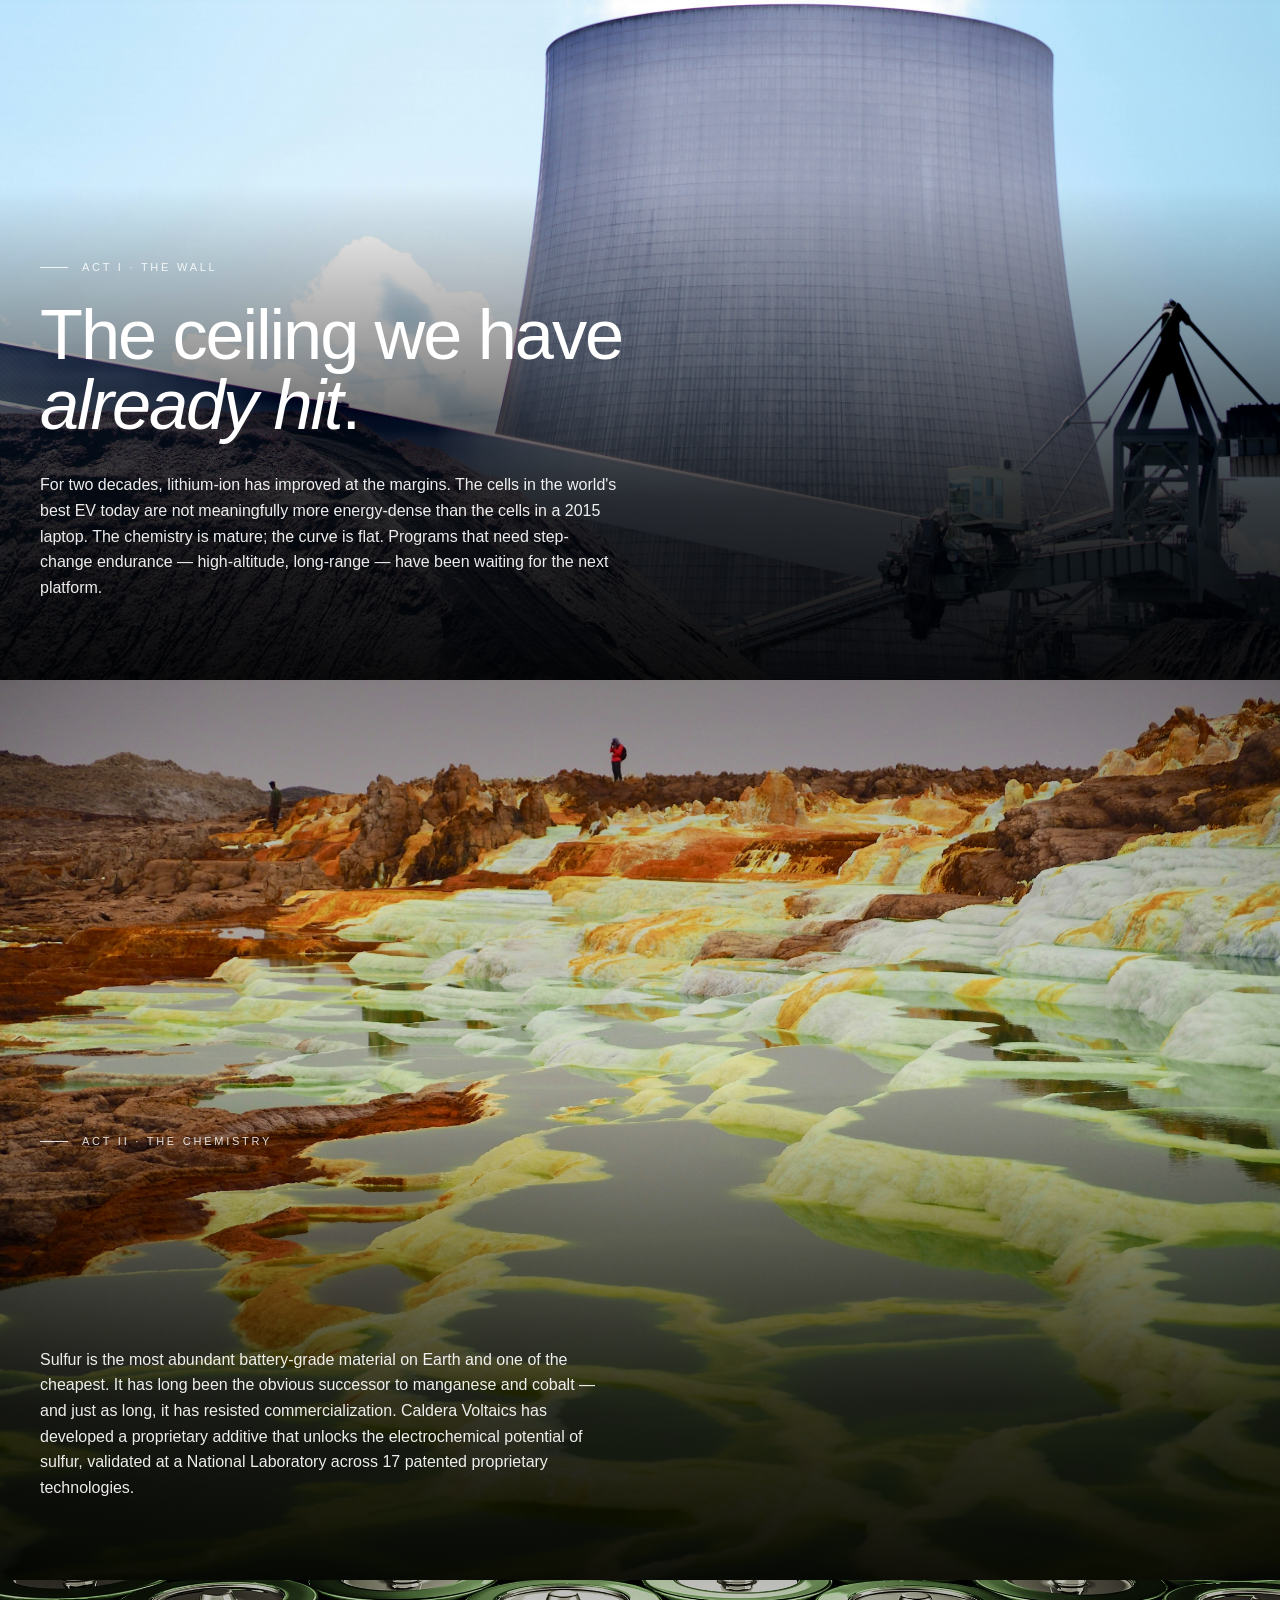
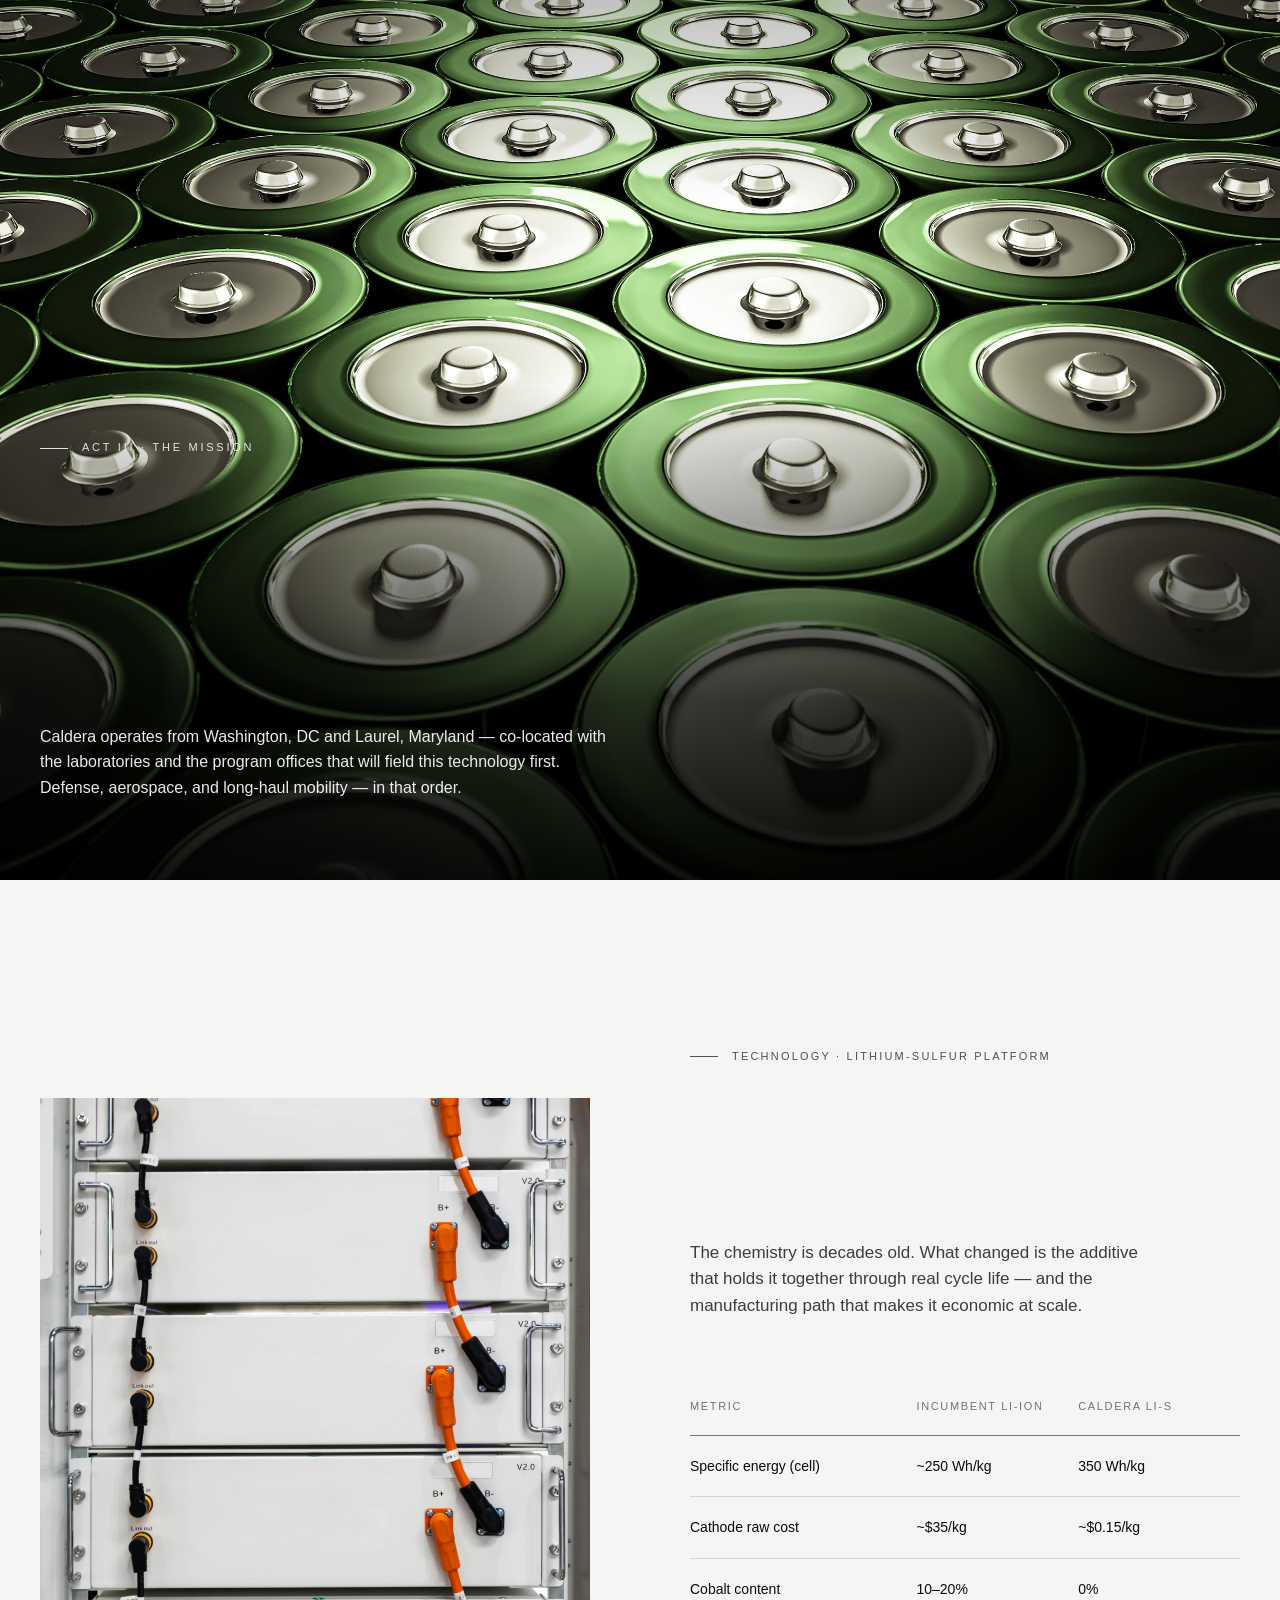
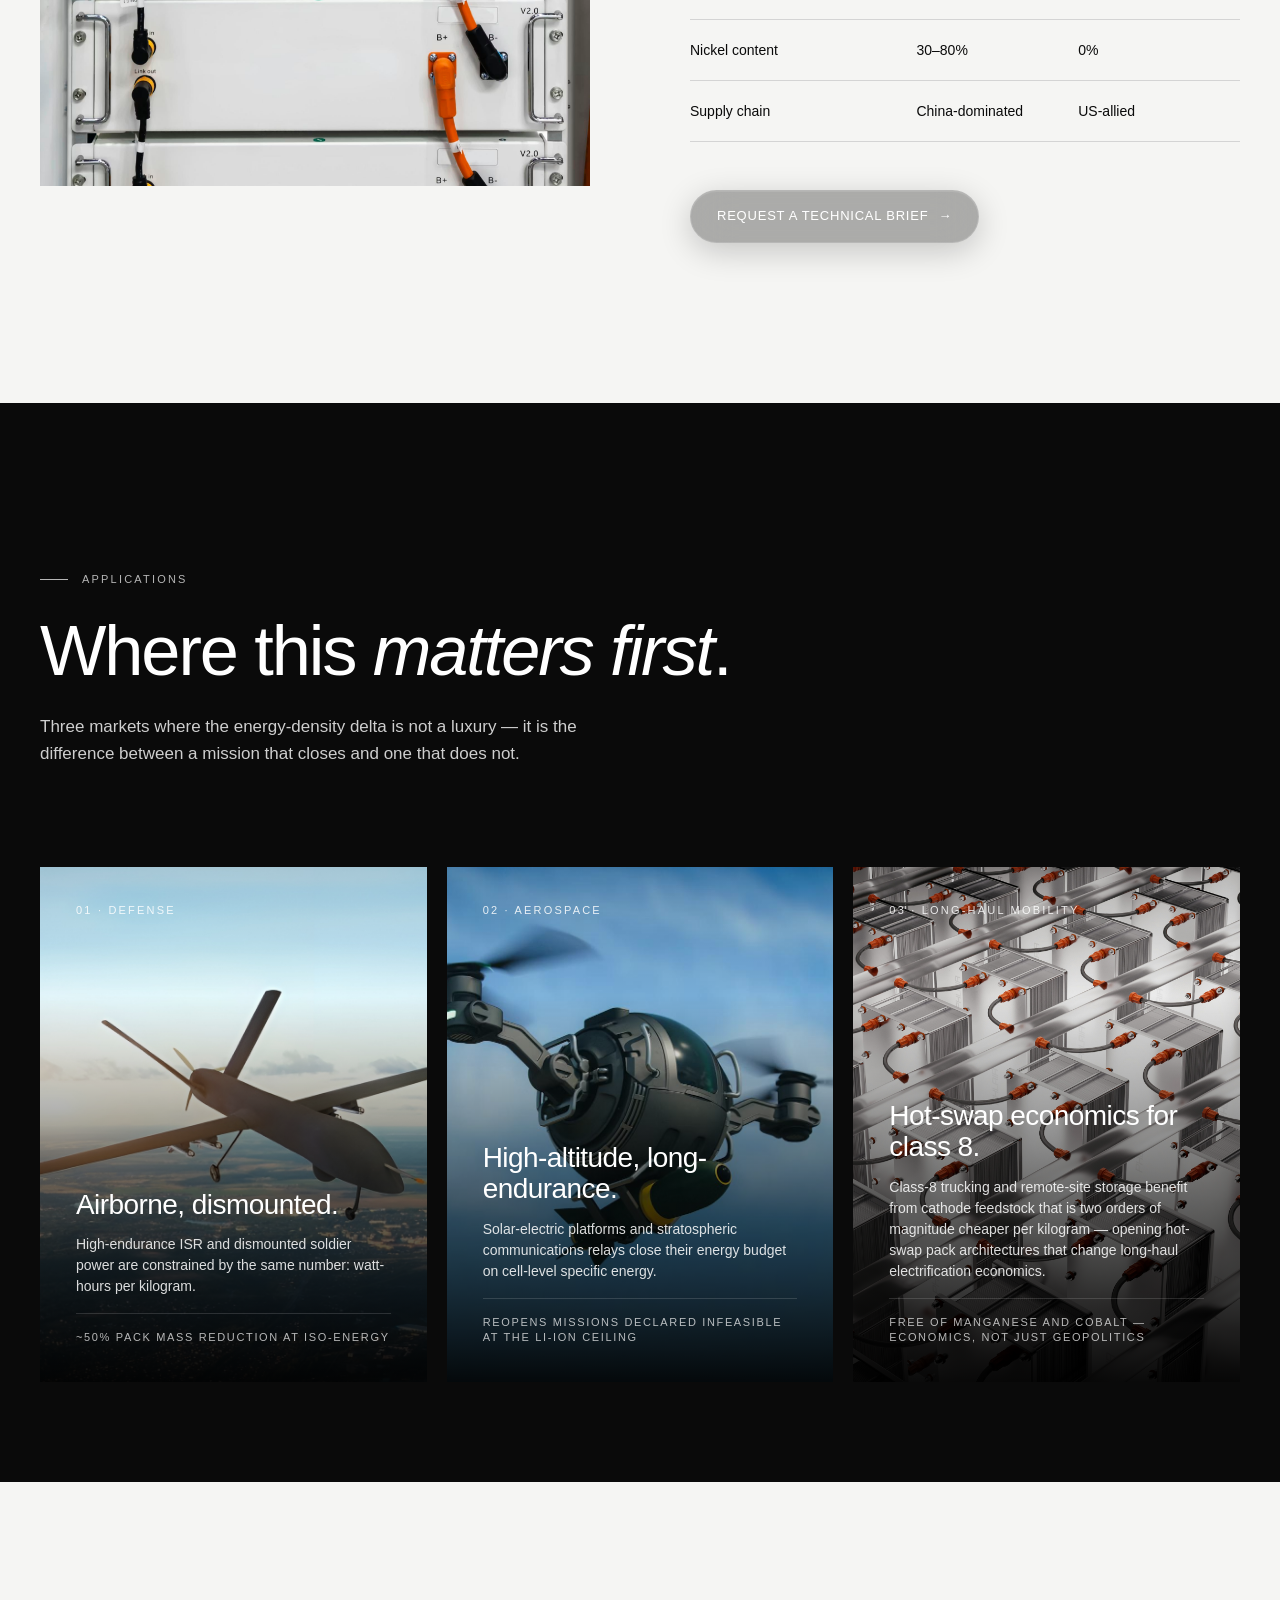
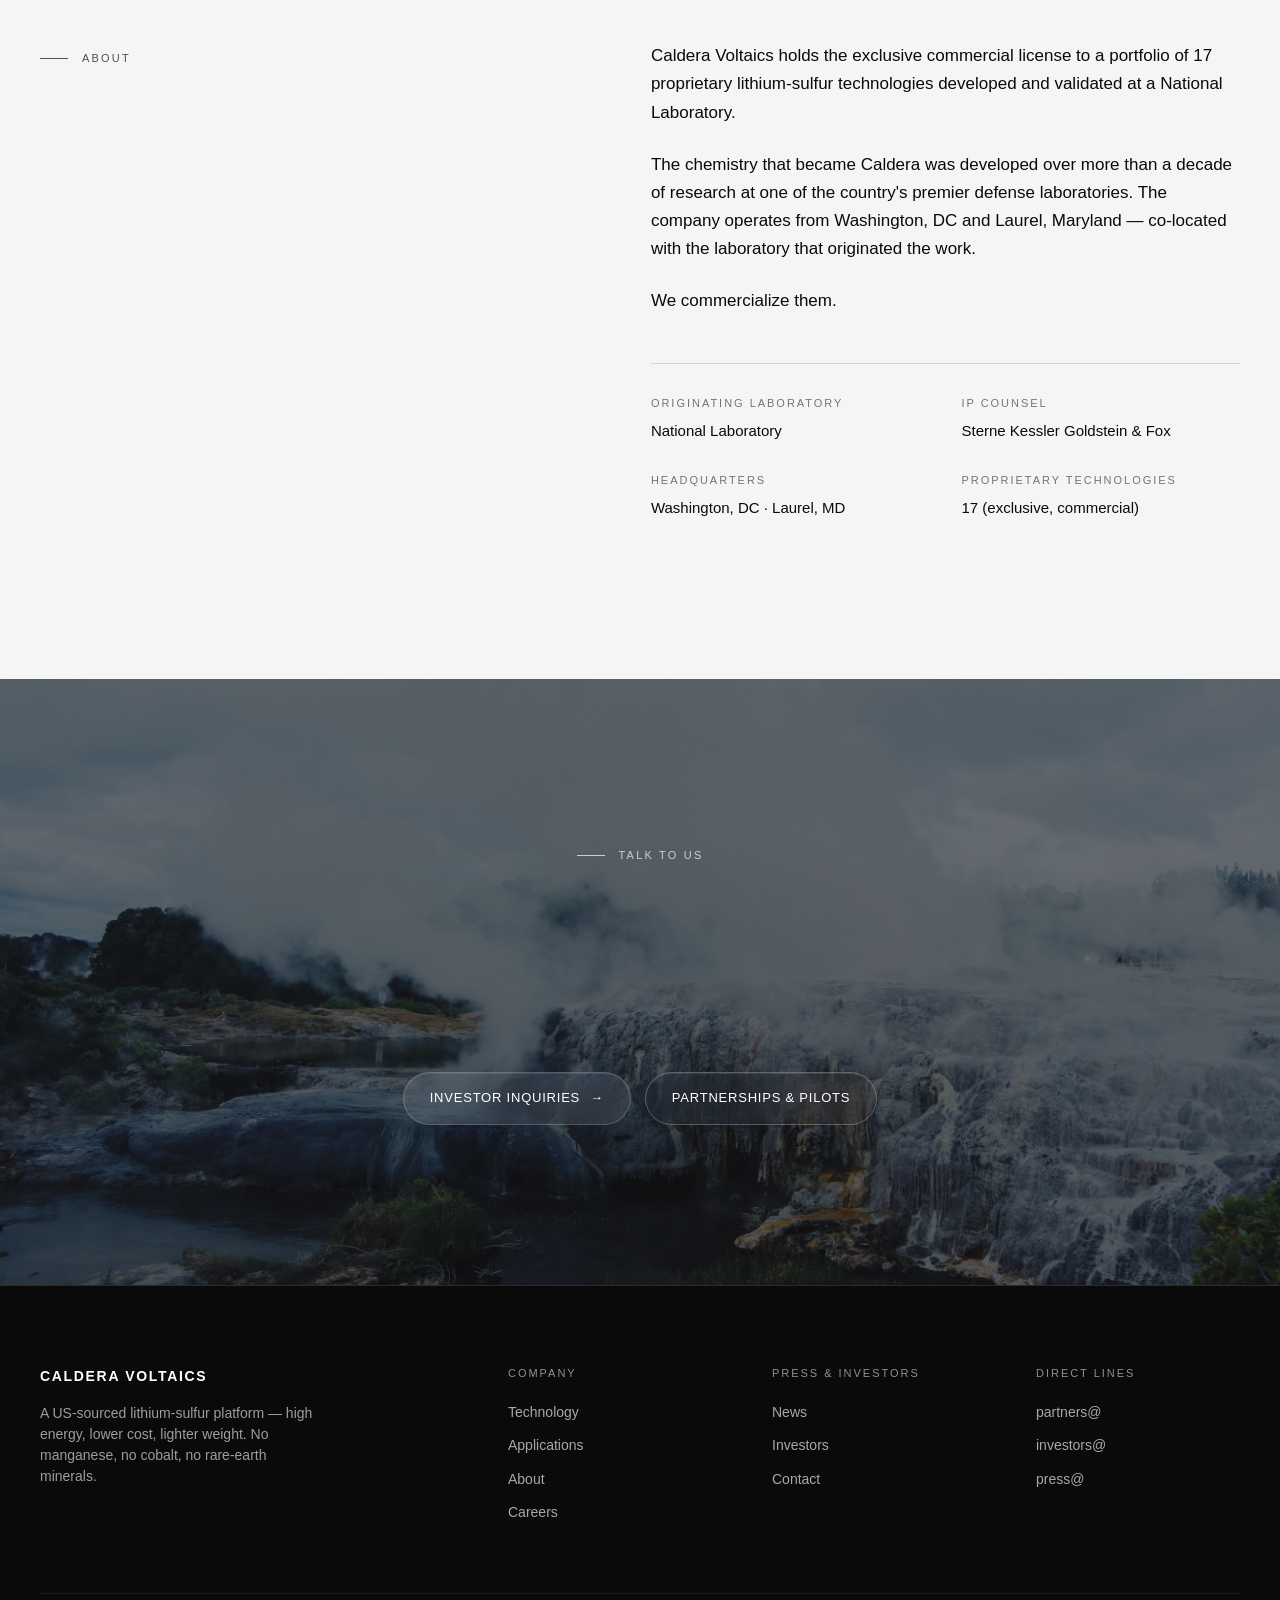
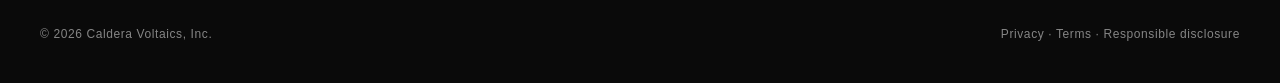
==== commit c39c0ebc: "Homepage: compliance sweep per stakeholder meeting - Remove rocket hero imagery; swap to sulfur depo" ====
--- a/index.html
+++ b/index.html
@@ -30,7 +30,7 @@
 <section class="hero">
   <div class="hero__sticky">
     <div class="hero__media">
-      <img class="mono hero-img" src="assets/images/spacex--p-KCm6xB9I-unsplash.jpg" alt="Rocket ascent">
+      <img class="mono hero-img" src="assets/images/jorge-tung-E0gtyLcD4NE-unsplash.jpeg" alt="Raw sulfur deposit">
     </div>
     <div class="hero__overlay"></div>
     <div class="hero__shade"></div>
@@ -42,7 +42,7 @@
     <div class="hero__content">
       <div class="hero__eyebrow">Caldera Voltaics · Lithium-sulfur platform</div>
       <h1 class="hero__headline">Energy that <em>travels</em> with the mission.</h1>
-      <p class="hero__sub">A US-sourced lithium-sulfur platform — twice the energy density of incumbent lithium-ion at a fraction of the materials cost. Validated at Johns Hopkins Applied Physics Laboratory.</p>
+      <p class="hero__sub">A US-sourced lithium-sulfur platform — high energy, lower cost, lighter weight. Validated at a National Laboratory.</p>
       <div class="hero__ctas">
         <a href="technology.html" class="btn">Read the technology <span class="btn__arrow">→</span></a>
         <a href="investors.html" class="btn btn--ghost">Investor inquiries</a>
@@ -66,7 +66,7 @@
     <div class="walls__cell">
       <div class="walls__cell-eyebrow">The technical wall</div>
       <div class="walls__cell-stat">250<span style="font-size:0.4em; opacity:0.6; margin-left:6px;">Wh/kg</span></div>
-      <p class="walls__cell-body">is the practical ceiling for incumbent lithium-ion cell chemistry. The platforms that need lighter, longer, more — UUVs, high-altitude aircraft, long-haul mobility — cannot be built on it.</p>
+      <p class="walls__cell-body">is the practical ceiling for incumbent lithium-ion cell chemistry. The platforms that need lighter, longer, more — high-altitude aircraft, long-haul mobility — cannot be built on it.</p>
     </div>
   </div>
   <p class="walls__closer">Caldera Voltaics has answered <em>both</em>.</p>
@@ -76,12 +76,12 @@
 <section class="stats">
   <div class="stats__inner">
     <div class="stats__cell">
-      <div class="stats__num">400<sub>Wh/kg</sub></div>
-      <div class="stats__label">Cell-level specific energy, validated at Johns Hopkins APL</div>
+      <div class="stats__num">350<sub>Wh/kg</sub></div>
+      <div class="stats__label">Cell-level specific energy, validated at a National Laboratory</div>
     </div>
     <div class="stats__cell">
       <div class="stats__num">~50<sub>%</sub></div>
-      <div class="stats__label">Lighter than equivalent lithium-ion at the same energy</div>
+      <div class="stats__label">Pack mass reduction at iso-energy vs incumbent lithium-ion</div>
     </div>
     <div class="stats__cell">
       <div class="stats__num">233<sub>×</sub></div>
@@ -103,7 +103,7 @@
   <div class="act-full__content">
     <div class="act-full__num">Act I · The wall</div>
     <h2 class="act-full__h">The ceiling we have <em>already hit</em>.</h2>
-    <p class="act-full__body">For two decades, lithium-ion has improved at the margins. The cells in the world's best EV today are not meaningfully more energy-dense than the cells in a 2015 laptop. The chemistry is mature; the curve is flat. Programs that need step-change endurance — undersea, high-altitude, long-range — have been waiting for the next platform.</p>
+    <p class="act-full__body">For two decades, lithium-ion has improved at the margins. The cells in the world's best EV today are not meaningfully more energy-dense than the cells in a 2015 laptop. The chemistry is mature; the curve is flat. Programs that need step-change endurance — high-altitude, long-range — have been waiting for the next platform.</p>
   </div>
 </section>
 
@@ -115,21 +115,21 @@
   <div class="act-full__shade"></div>
   <div class="act-full__content">
     <div class="act-full__num">Act II · The chemistry</div>
-    <h2 class="act-full__h">A proprietary additive that <em>activates</em> sulfur.</h2>
-    <p class="act-full__body">Sulfur is the most abundant battery-grade material on Earth and one of the cheapest. It has long been the obvious successor to nickel and cobalt — and just as long, it has resisted commercialization. Caldera's additive activates sulfur cathodes for stable cycling, validated at Johns Hopkins APL across 17 patented technologies under exclusive commercial license.</p>
+    <h2 class="act-full__h">A proprietary additive that <em>unlocks</em> sulfur.</h2>
+    <p class="act-full__body">Sulfur is the most abundant battery-grade material on Earth and one of the cheapest. It has long been the obvious successor to manganese and cobalt — and just as long, it has resisted commercialization. Caldera Voltaics has developed a proprietary additive that unlocks the electrochemical potential of sulfur, validated at a National Laboratory across 17 patented proprietary technologies.</p>
   </div>
 </section>
 
 <!-- ============ ACT III ============ -->
 <section class="act-full">
   <div class="act-full__media">
-    <img class="mono" src="assets/images/getty-images-IwUxABEDKIA-unsplash.jpeg" alt="Long-endurance aircraft">
+    <img class="mono" src="assets/images/getty-images-firtydgLw28-unsplash.jpeg" alt="Battery cells in production">
   </div>
   <div class="act-full__shade"></div>
   <div class="act-full__content">
     <div class="act-full__num">Act III · The mission</div>
     <h2 class="act-full__h">Built for the platforms <em>the next decade</em> needs.</h2>
-    <p class="act-full__body">Caldera operates from Washington, DC and Laurel, Maryland — co-located with the laboratories and the program offices that will field this technology first. Defense, aerospace, and stationary grid — in that order.</p>
+    <p class="act-full__body">Caldera operates from Washington, DC and Laurel, Maryland — co-located with the laboratories and the program offices that will field this technology first. Defense, aerospace, and long-haul mobility — in that order.</p>
   </div>
 </section>
 
@@ -153,7 +153,7 @@
         <div class="matrix__row">
           <div>Specific energy (cell)</div>
           <div>~250 Wh/kg</div>
-          <div>400 Wh/kg</div>
+          <div>350 Wh/kg</div>
         </div>
         <div class="matrix__row">
           <div>Cathode raw cost</div>
@@ -195,15 +195,15 @@
 
     <div class="app-card">
       <div class="app-card__media">
-        <img class="mono" src="assets/images/vitalijs-barilo-c1GZpmQIO1k-unsplash.jpeg" alt="Submersible vehicle">
+        <img class="mono" src="assets/images/getty-images-IwUxABEDKIA-unsplash.jpeg" alt="Long-endurance aircraft">
       </div>
       <div class="app-card__shade"></div>
       <div class="app-card__inner">
         <div class="app-card__num">01 · Defense</div>
         <div class="app-card__bottom">
-          <h3 class="app-card__h">Undersea, airborne, dismounted.</h3>
-          <p class="app-card__body">UUVs, high-endurance ISR, and dismounted soldier power are constrained by the same number: watt-hours per kilogram.</p>
-          <div class="app-card__stat">2× projected endurance vs Li-ion at equal mass</div>
+          <h3 class="app-card__h">Airborne, dismounted.</h3>
+          <p class="app-card__body">High-endurance ISR and dismounted soldier power are constrained by the same number: watt-hours per kilogram.</p>
+          <div class="app-card__stat">~50% pack mass reduction at iso-energy</div>
         </div>
       </div>
     </div>
@@ -229,11 +229,11 @@
       </div>
       <div class="app-card__shade"></div>
       <div class="app-card__inner">
-        <div class="app-card__num">03 · Mobility &amp; grid</div>
+        <div class="app-card__num">03 · Long-haul mobility</div>
         <div class="app-card__bottom">
-          <h3 class="app-card__h">Long-haul and stationary.</h3>
-          <p class="app-card__body">Long-haul electric trucks and remote-site storage benefit from cathode feedstock that is two orders of magnitude cheaper per kilogram.</p>
-          <div class="app-card__stat">Free of cobalt and nickel — economics, not just geopolitics</div>
+          <h3 class="app-card__h">Hot-swap economics for class 8.</h3>
+          <p class="app-card__body">Class-8 trucking and remote-site storage benefit from cathode feedstock that is two orders of magnitude cheaper per kilogram — opening hot-swap pack architectures that change long-haul electrification economics.</p>
+          <div class="app-card__stat">Free of manganese and cobalt — economics, not just geopolitics</div>
         </div>
       </div>
     </div>
@@ -249,14 +249,14 @@
       <h2 class="about__h">A company built around a chemistry that was <em>already proven</em>.</h2>
     </div>
     <div class="about__body">
-      <p>Caldera Voltaics holds the exclusive commercial license to a portfolio of 17 lithium-sulfur technologies developed and validated at Johns Hopkins Applied Physics Laboratory.</p>
+      <p>Caldera Voltaics holds the exclusive commercial license to a portfolio of 17 proprietary lithium-sulfur technologies developed and validated at a National Laboratory.</p>
       <p>The chemistry that became Caldera was developed over more than a decade of research at one of the country's premier defense laboratories. The company operates from Washington, DC and Laurel, Maryland — co-located with the laboratory that originated the work.</p>
       <p>We commercialize them.</p>
 
       <div class="about__meta">
         <div>
           <div class="about__meta-label">Originating laboratory</div>
-          <div class="about__meta-val">Johns Hopkins APL</div>
+          <div class="about__meta-val">National Laboratory</div>
         </div>
         <div>
           <div class="about__meta-label">IP counsel</div>
@@ -267,7 +267,7 @@
           <div class="about__meta-val">Washington, DC · Laurel, MD</div>
         </div>
         <div>
-          <div class="about__meta-label">Patents under license</div>
+          <div class="about__meta-label">Proprietary technologies</div>
           <div class="about__meta-val">17 (exclusive, commercial)</div>
         </div>
       </div>
@@ -295,7 +295,7 @@
   <div class="footer__inner">
     <div>
       <div class="footer__brand">CALDERA VOLTAICS</div>
-      <p class="footer__tag">A US-sourced lithium-sulfur platform — twice the energy density of incumbent lithium-ion at a fraction of the materials cost.</p>
+      <p class="footer__tag">A US-sourced lithium-sulfur platform — high energy, lower cost, lighter weight. No manganese, no cobalt, no rare-earth minerals.</p>
     </div>
     <div class="footer__col">
       <div class="footer__col-h">Company</div>
--- a/css/style.css
+++ b/css/style.css
@@ -48,8 +48,8 @@
 }
 .nav__brand {
   font-weight: 700;
-  letter-spacing: 0.12em;
-  font-size: 13px;
+  letter-spacing: 0.14em;
+  font-size: 18px;
   text-transform: uppercase;
 }
 .nav__brand span { font-weight: 400; opacity: 0.6; margin-left: 8px; }
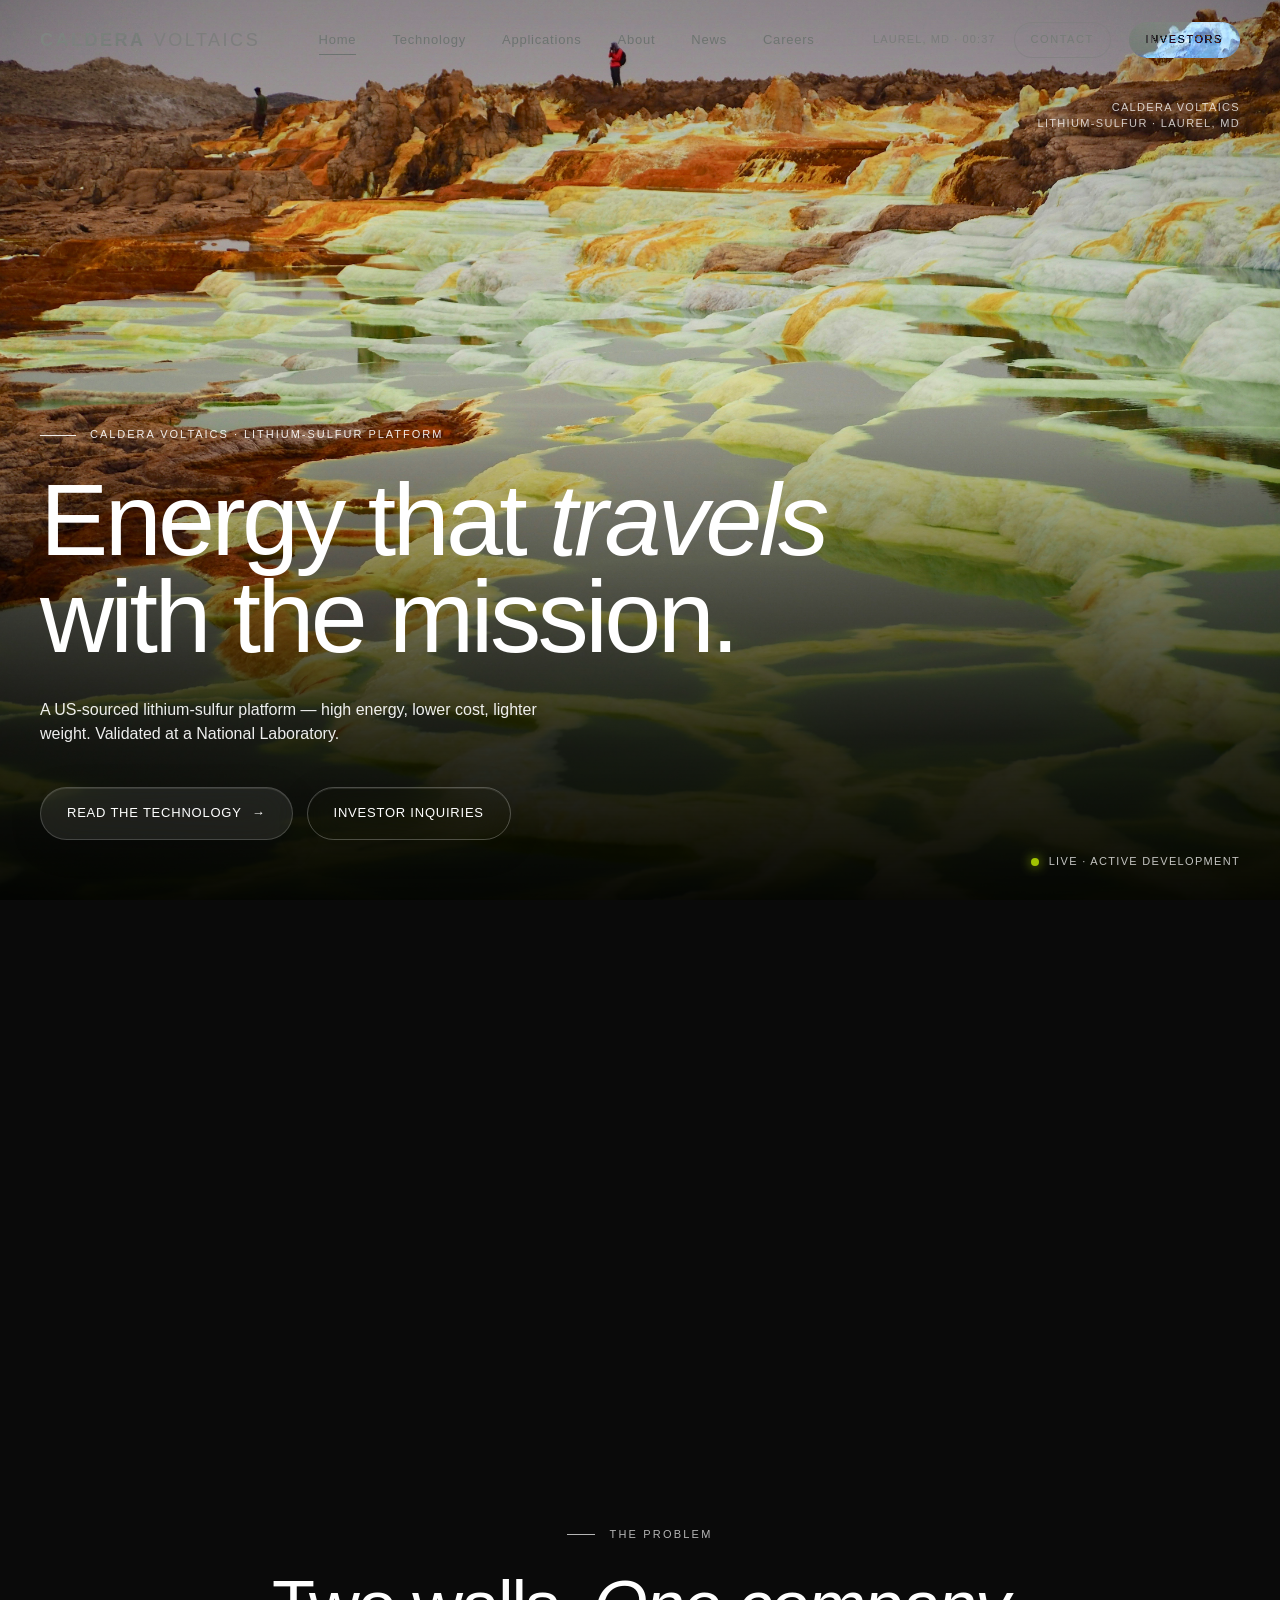
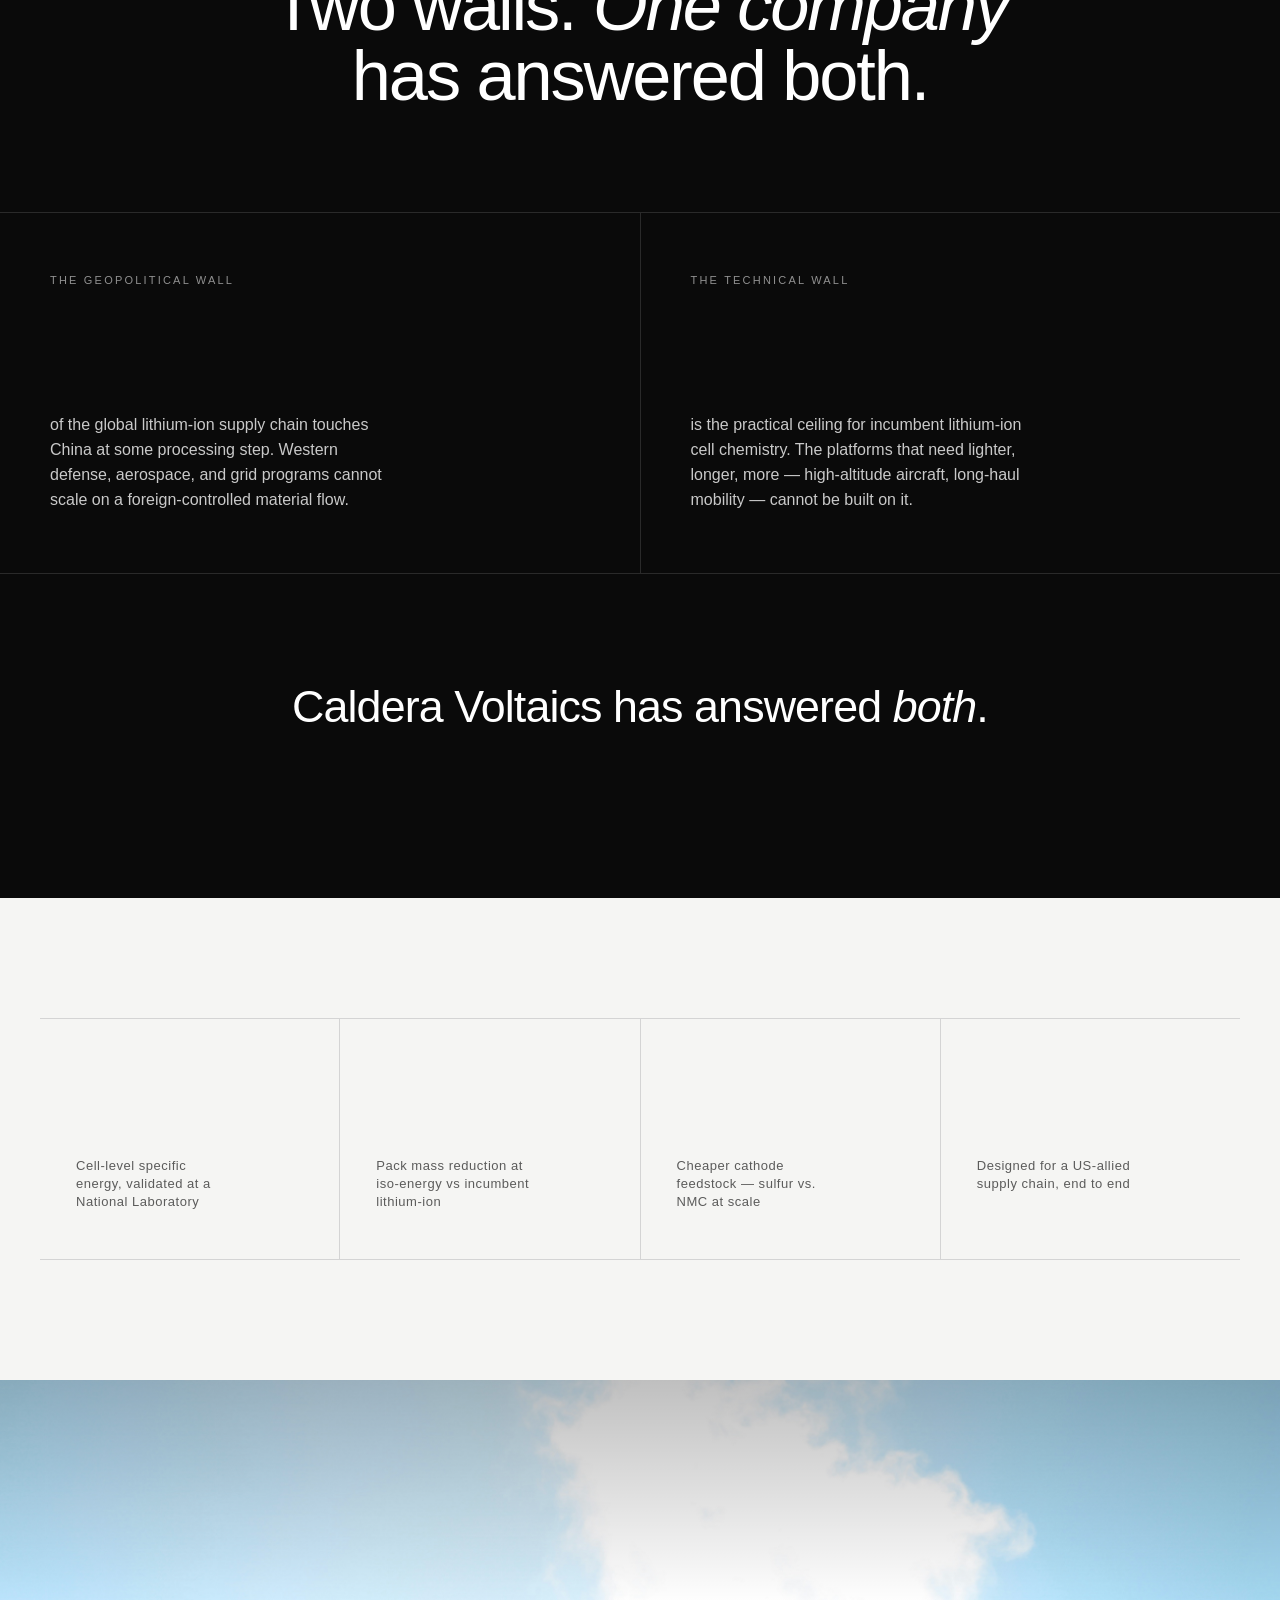
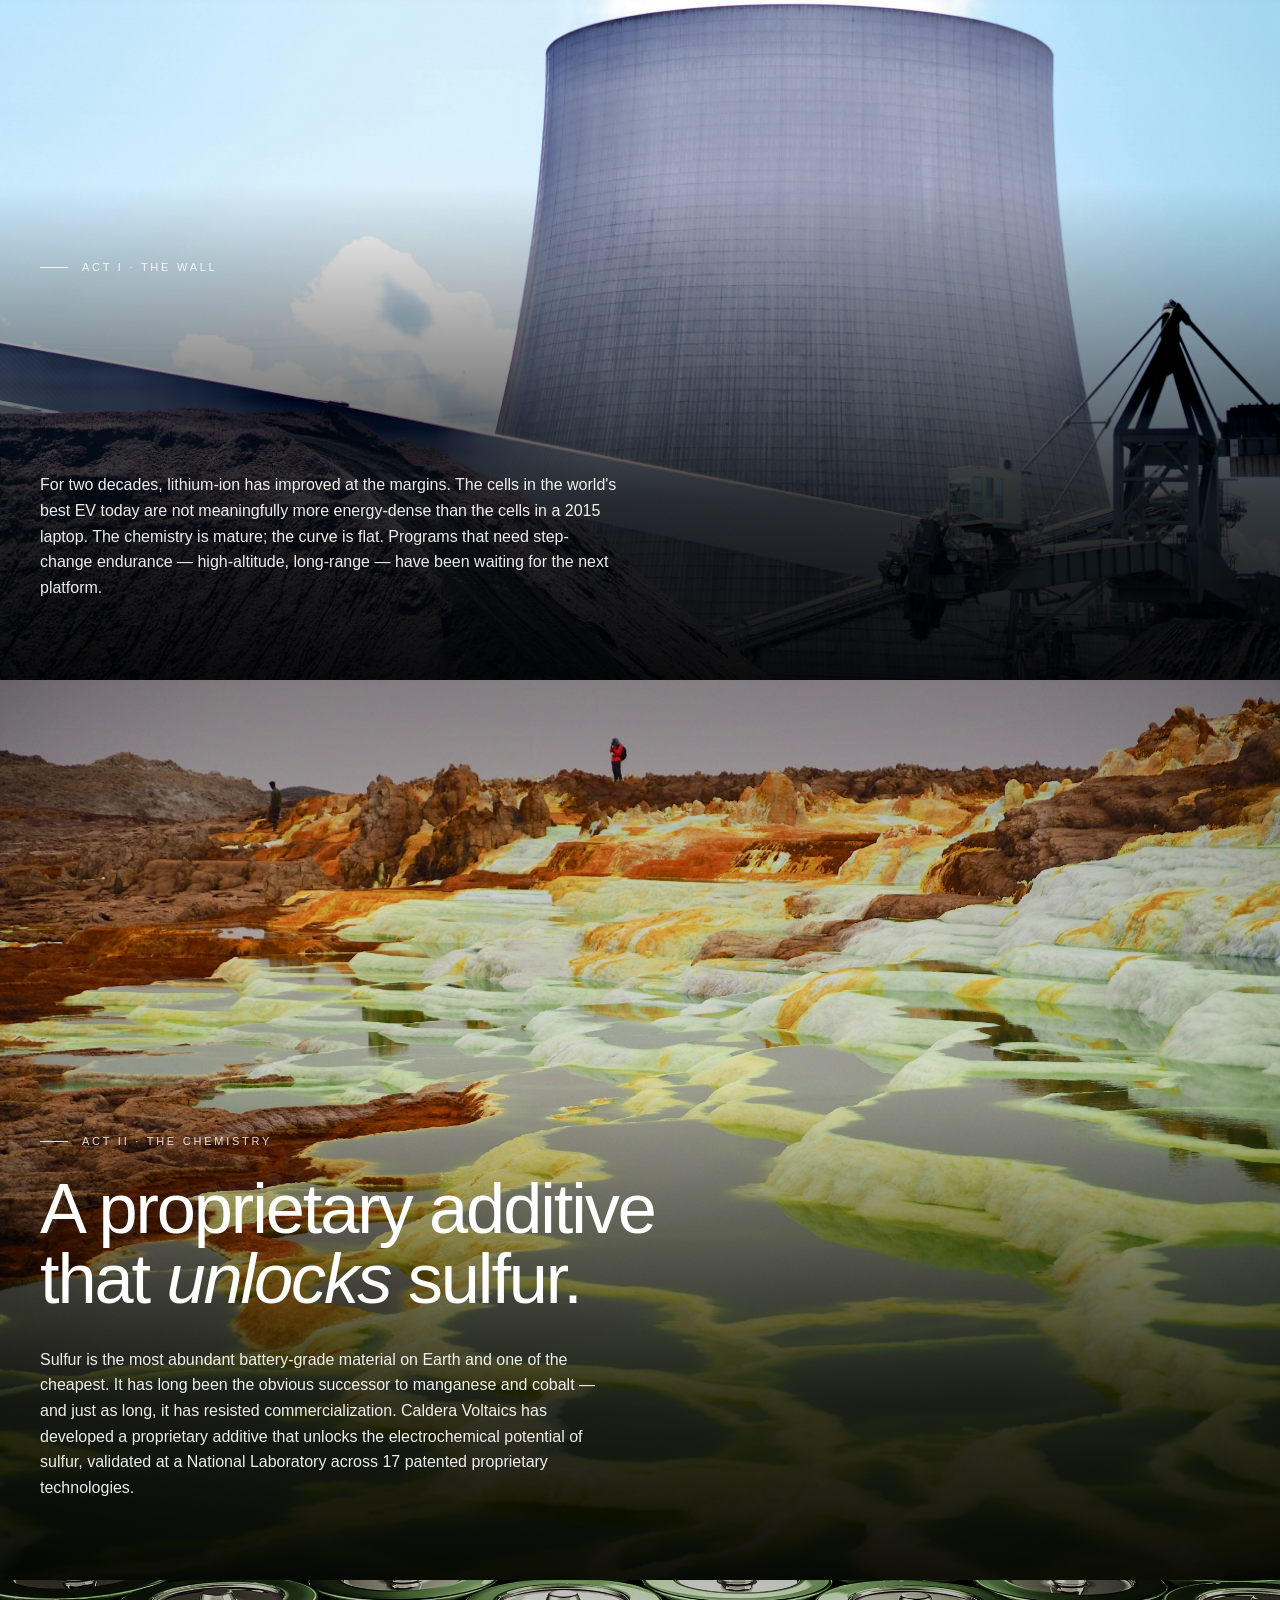
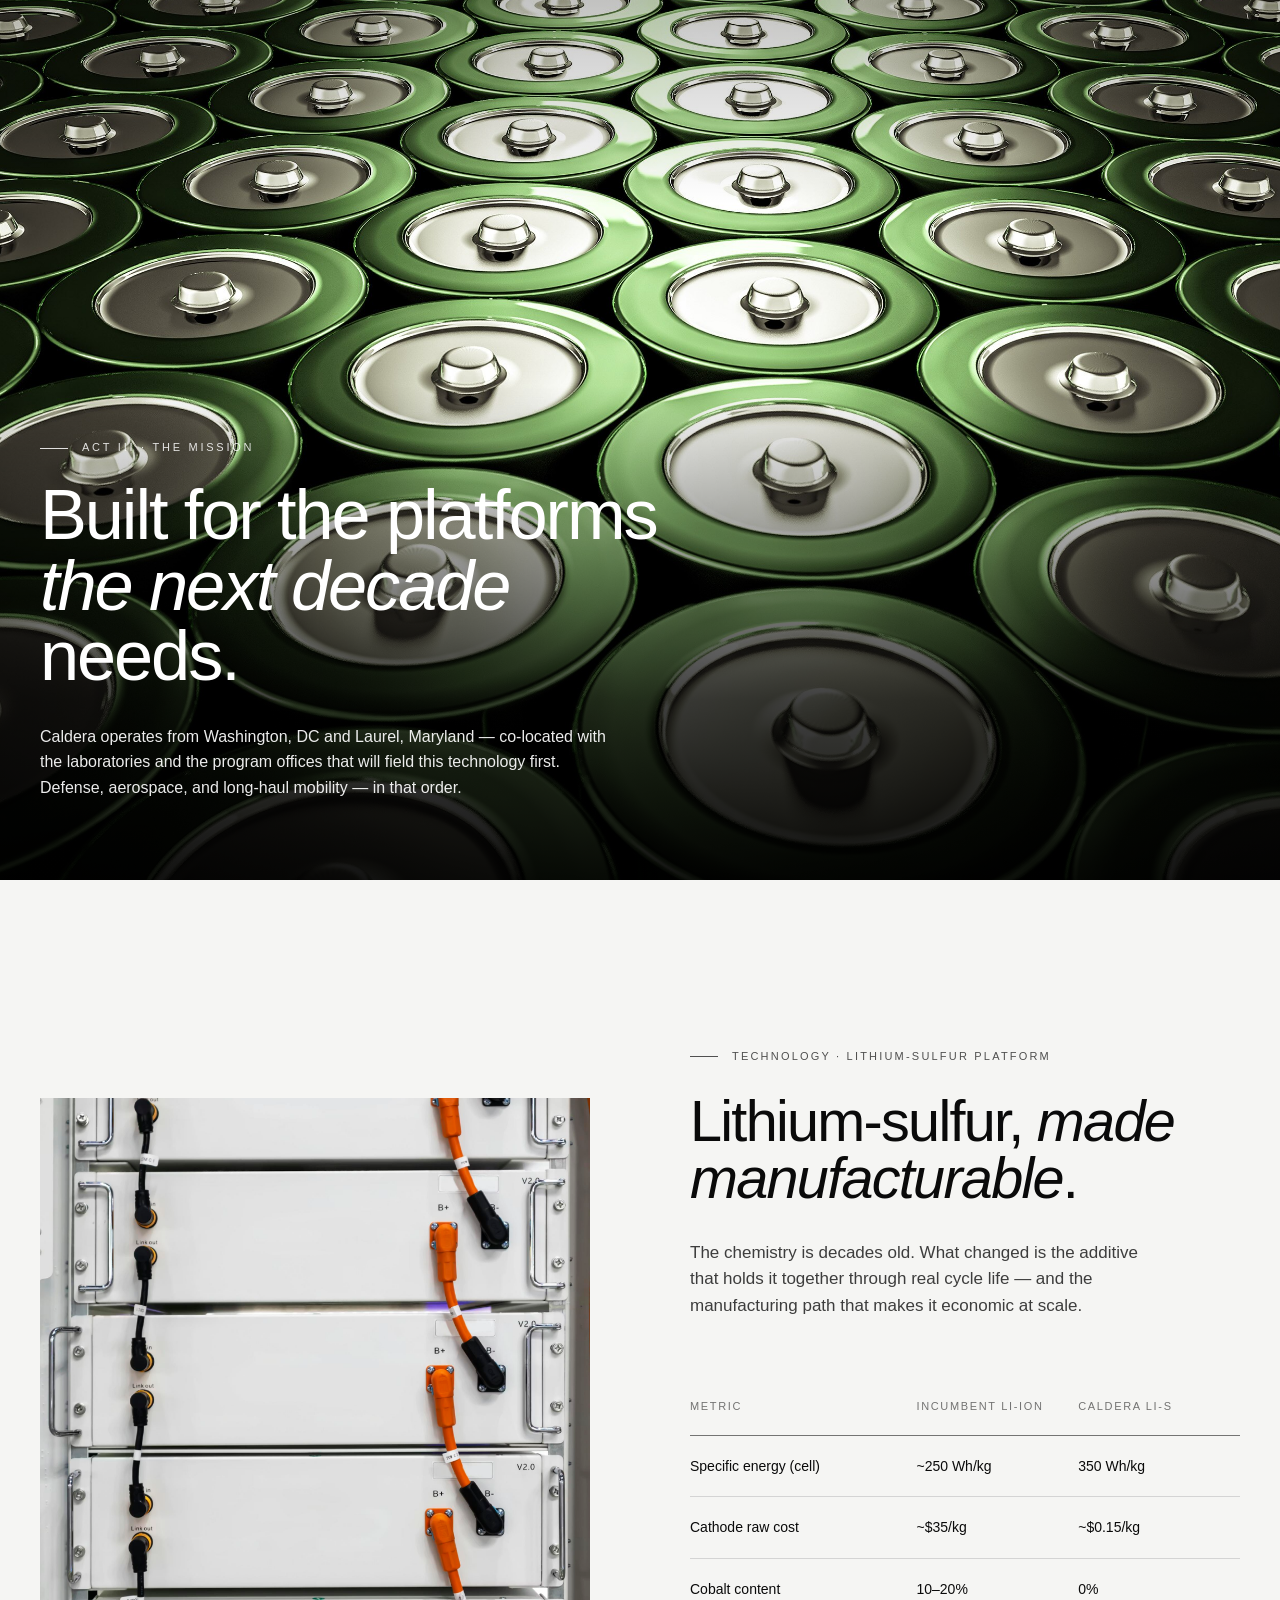
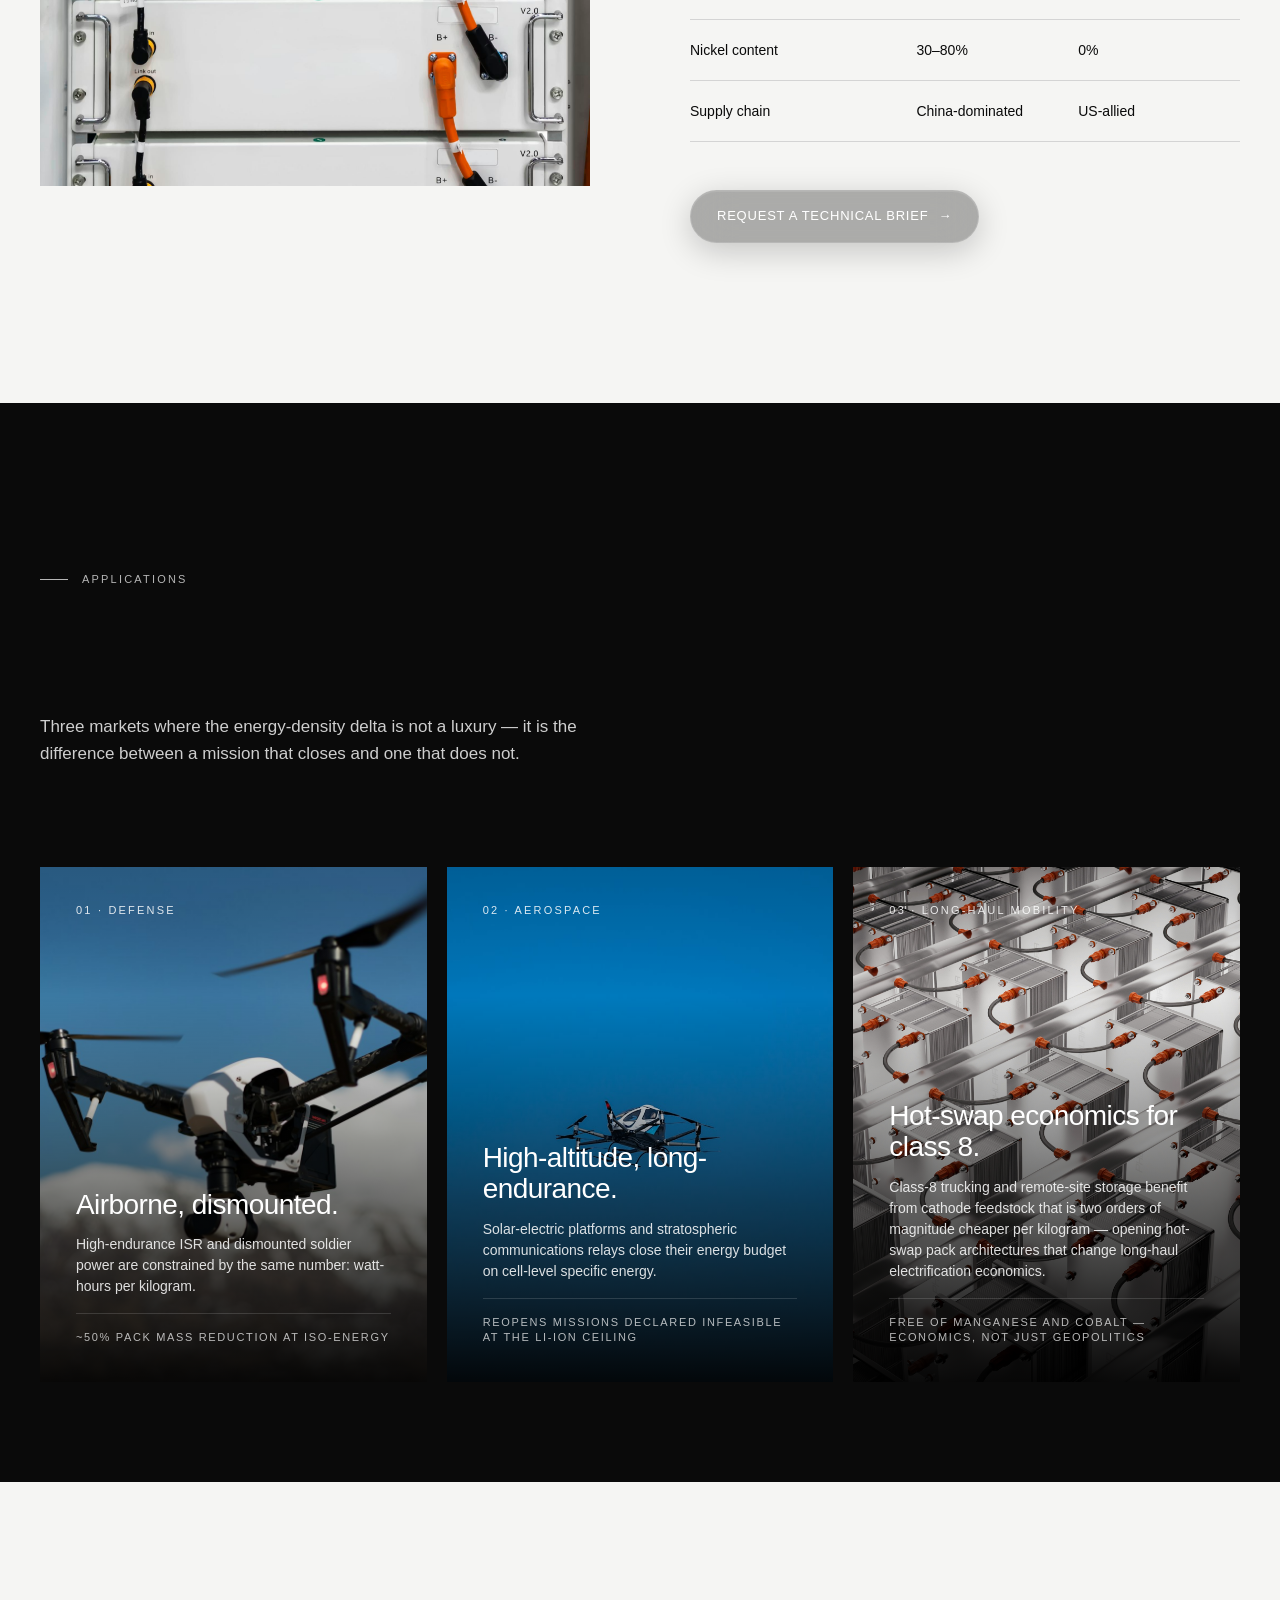
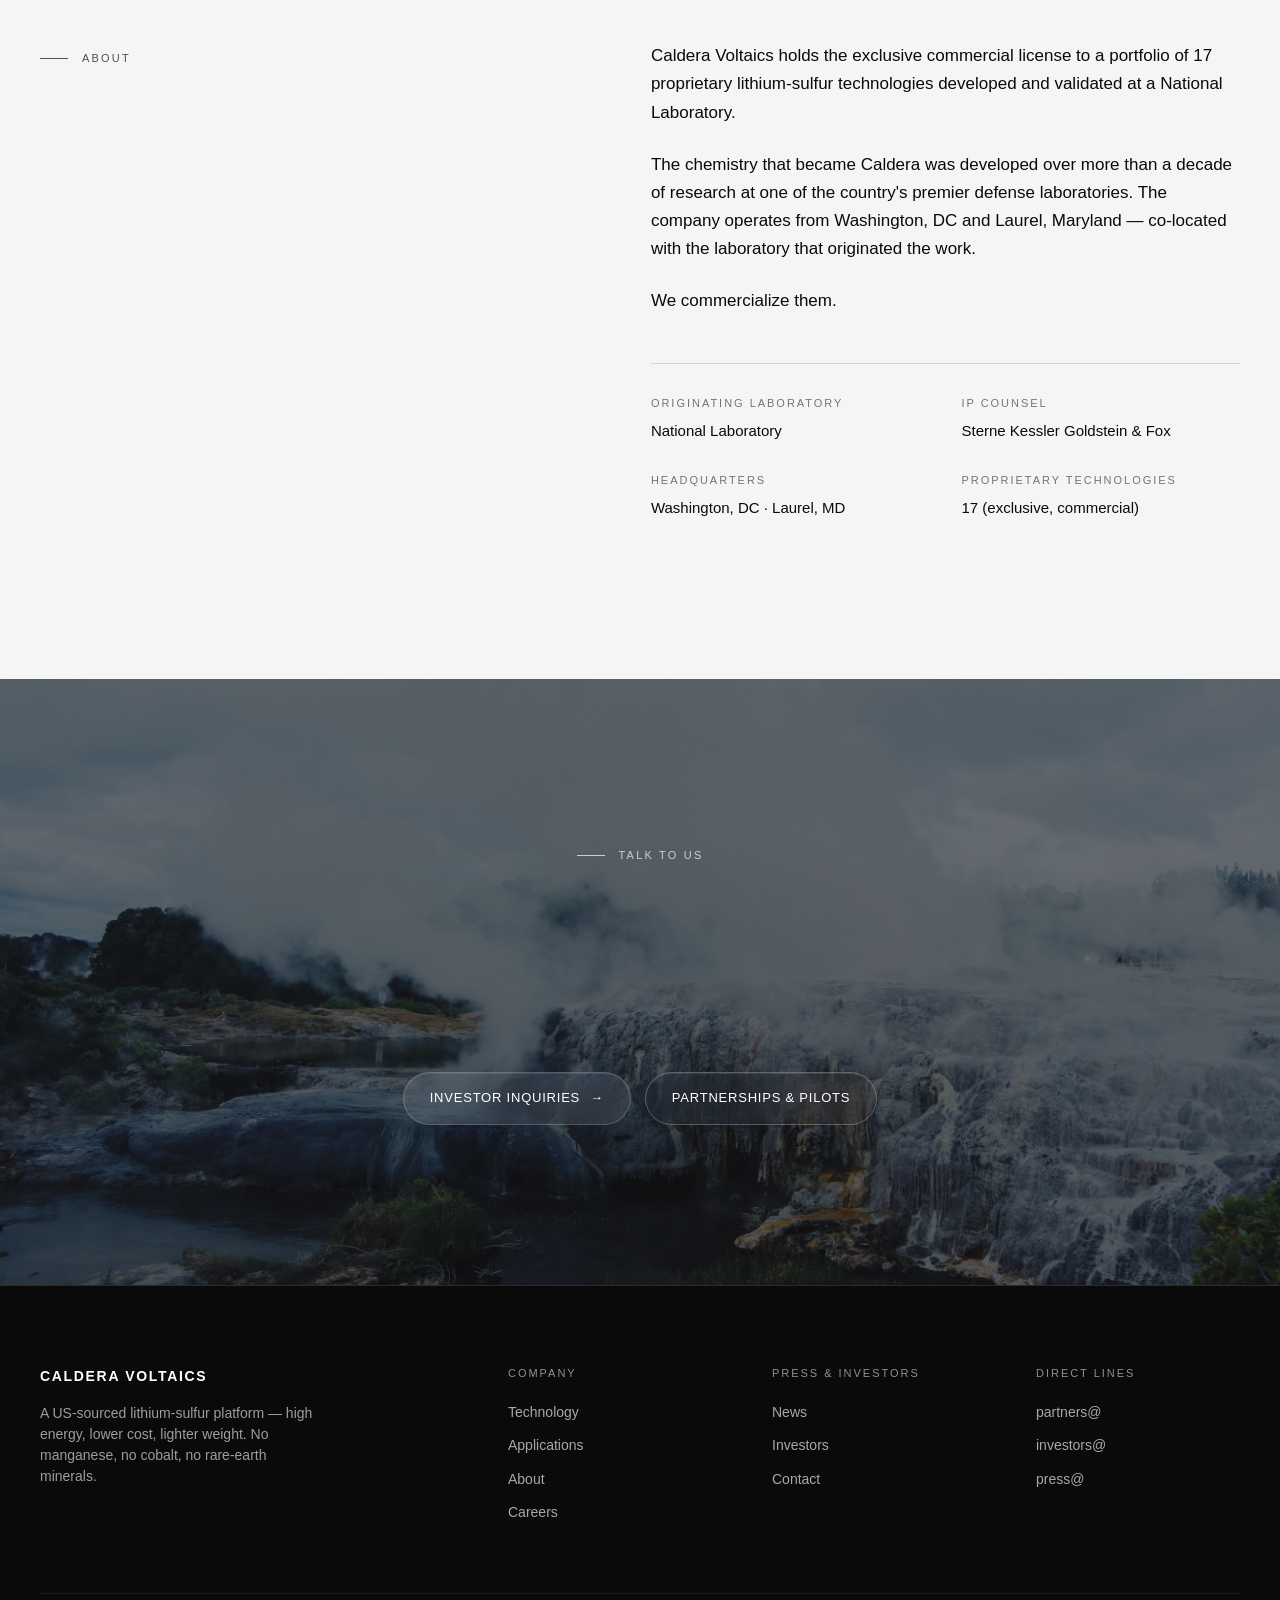
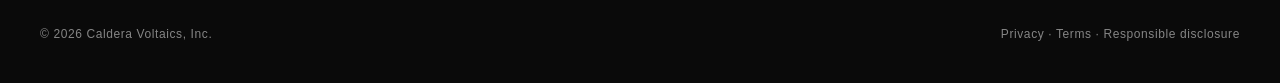
==== commit 196f692a: "Source civilian drone + eVTOL + factory imagery from Unsplash - Defense card / Applications subhero " ====
--- a/index.html
+++ b/index.html
@@ -195,7 +195,7 @@
 
     <div class="app-card">
       <div class="app-card__media">
-        <img class="mono" src="assets/images/getty-images-IwUxABEDKIA-unsplash.jpeg" alt="Long-endurance aircraft">
+        <img class="mono" src="assets/images/mitch-nielsen-pWtNPCpvVA8-unsplash.jpeg" alt="A civilian quadcopter drone with a stabilized camera gimbal in flight against blue sky and distant snow-capped mountains">
       </div>
       <div class="app-card__shade"></div>
       <div class="app-card__inner">
@@ -210,7 +210,7 @@
 
     <div class="app-card">
       <div class="app-card__media">
-        <img class="mono" src="assets/images/getty-images-m3aa_g36_Kw-unsplash.jpeg" alt="High-endurance airborne platform">
+        <img class="mono" src="assets/images/declan-sun-DEsUXRRznQ-unsplash.jpeg" alt="A civilian eVTOL multicopter aircraft flying mid-air against a clear blue sky">
       </div>
       <div class="app-card__shade"></div>
       <div class="app-card__inner">
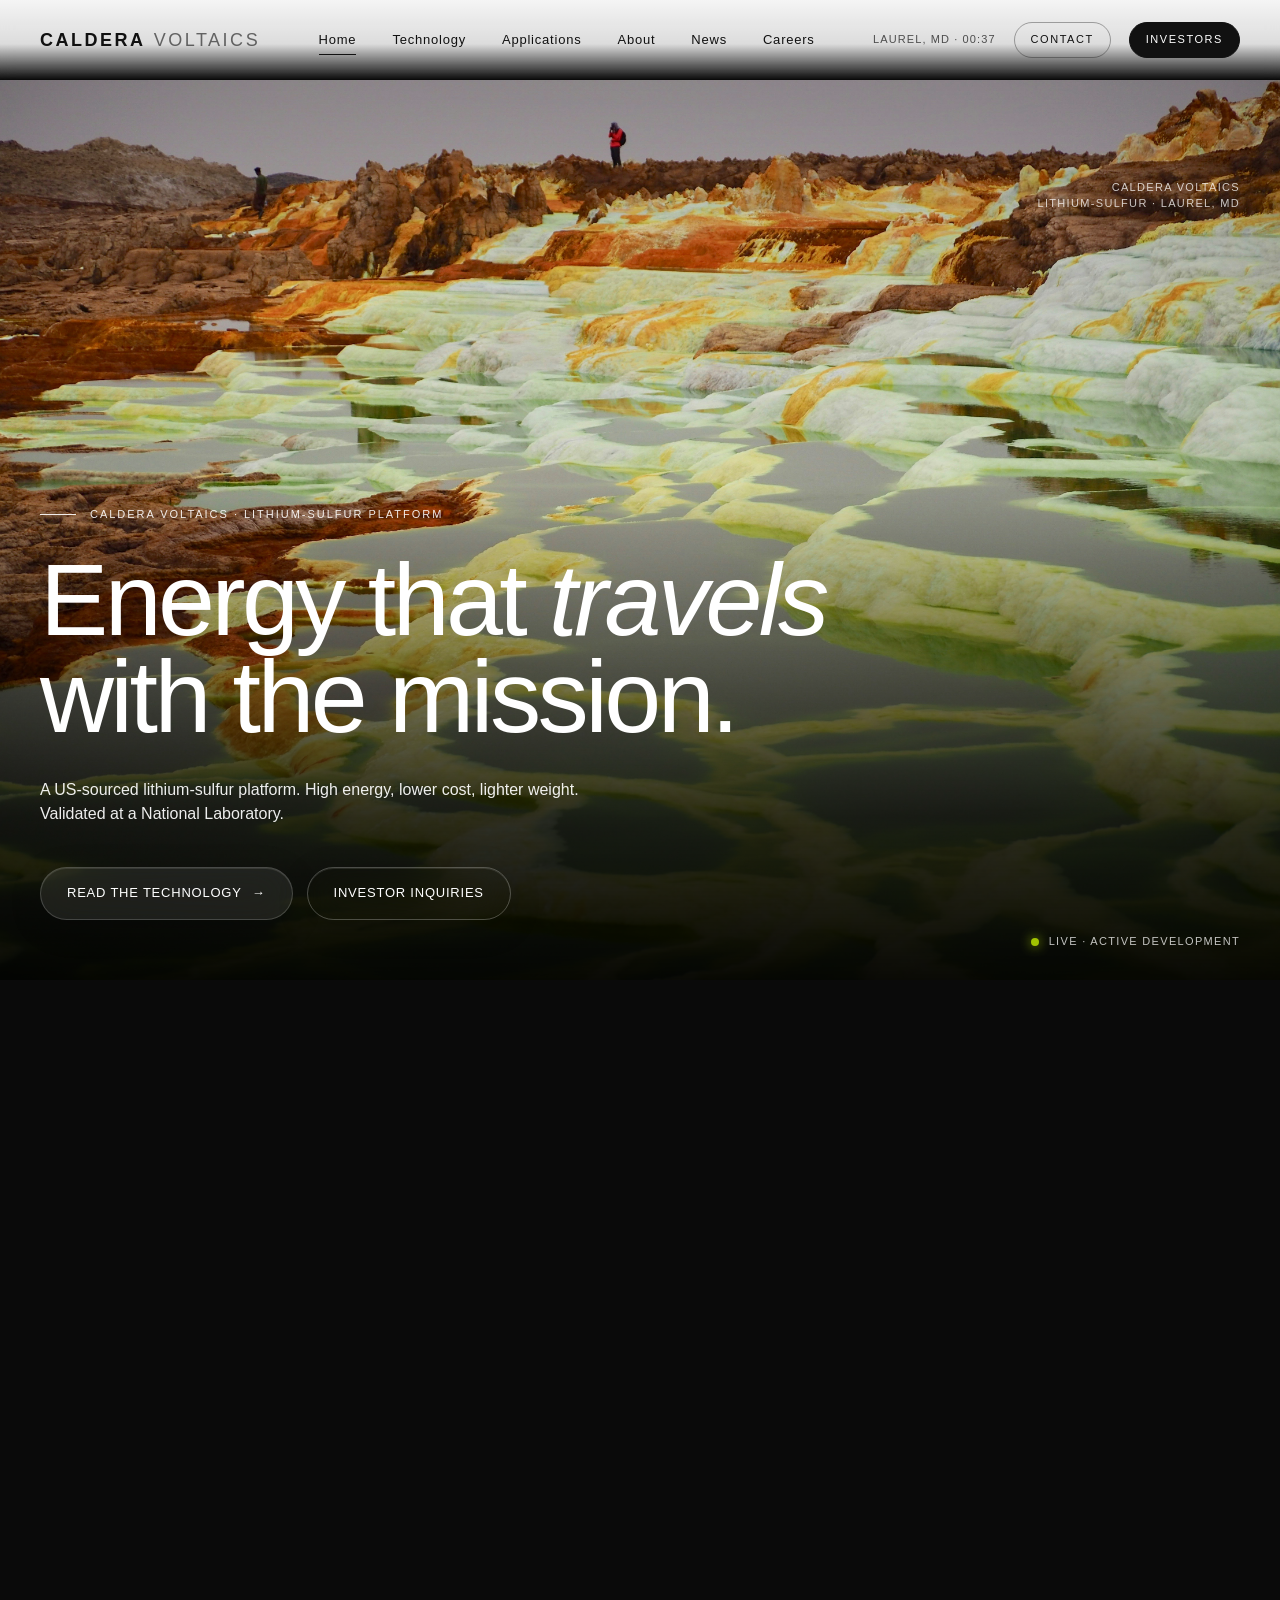
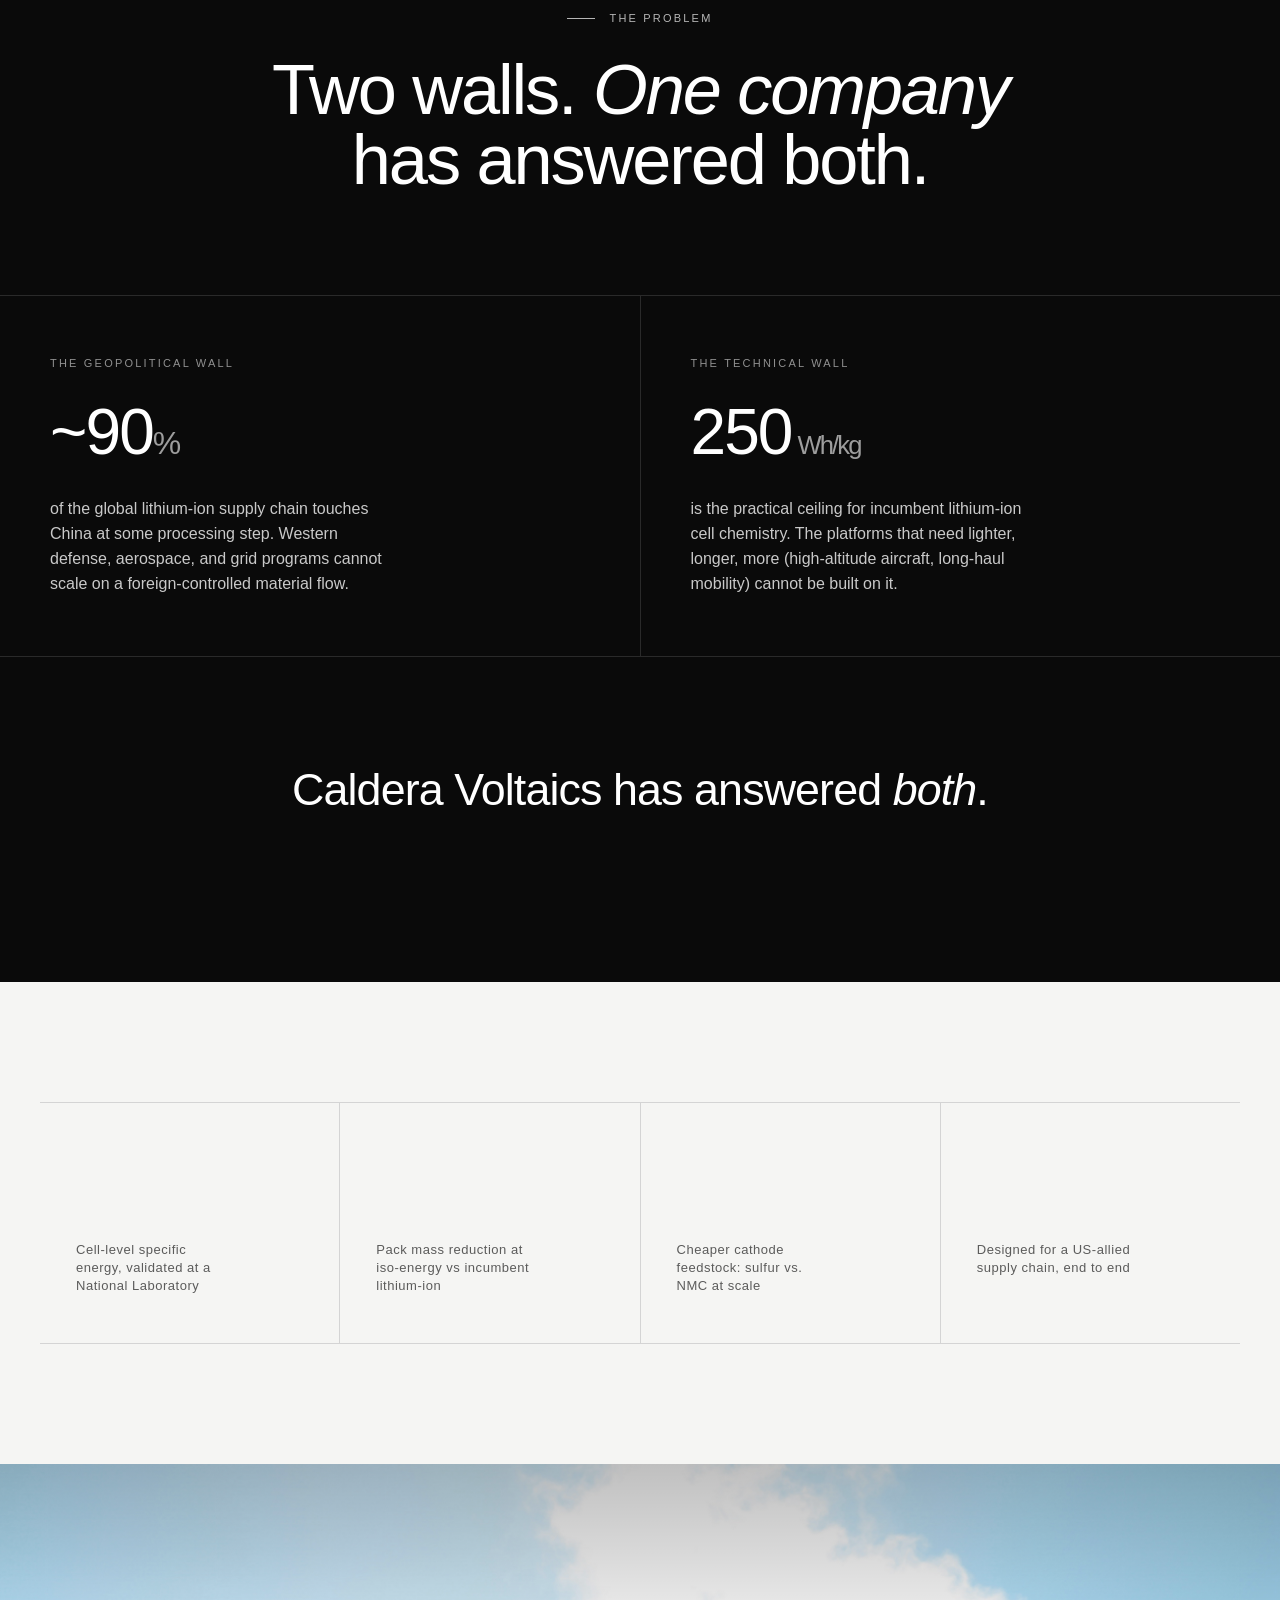
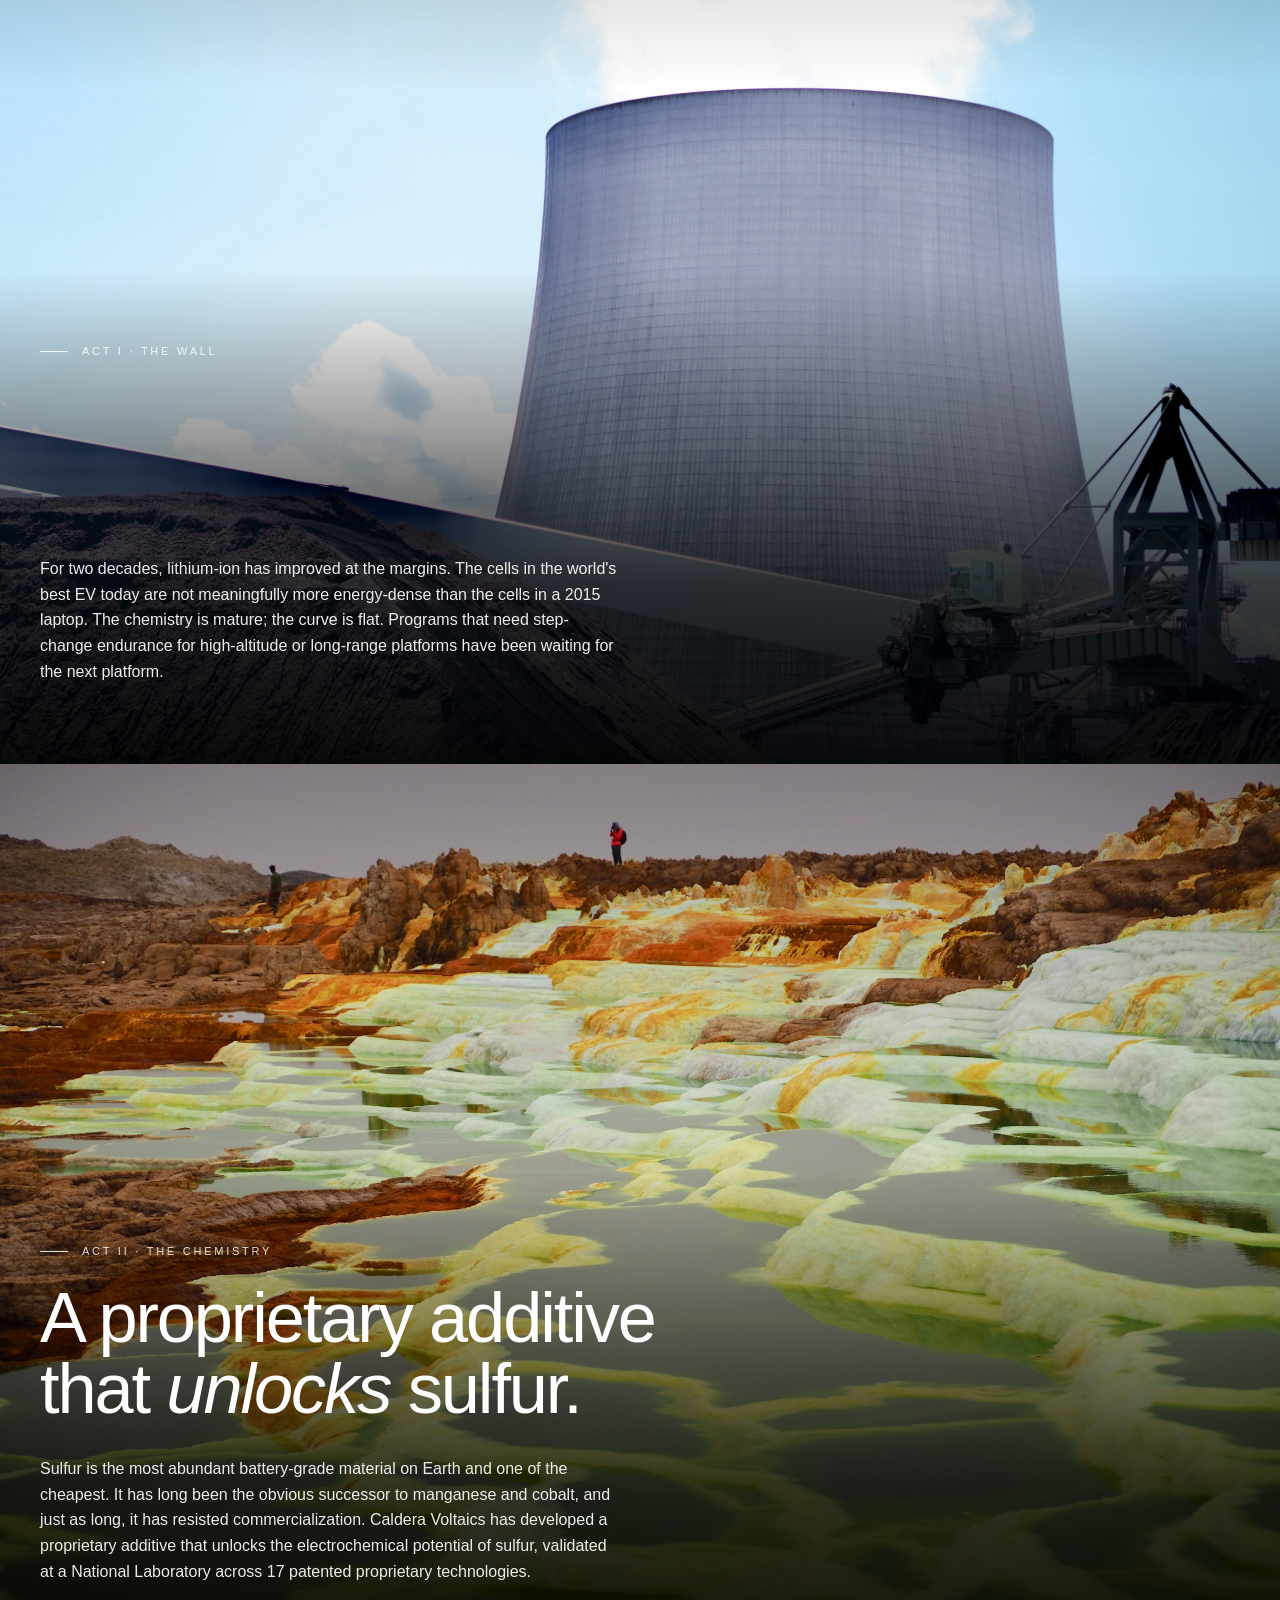
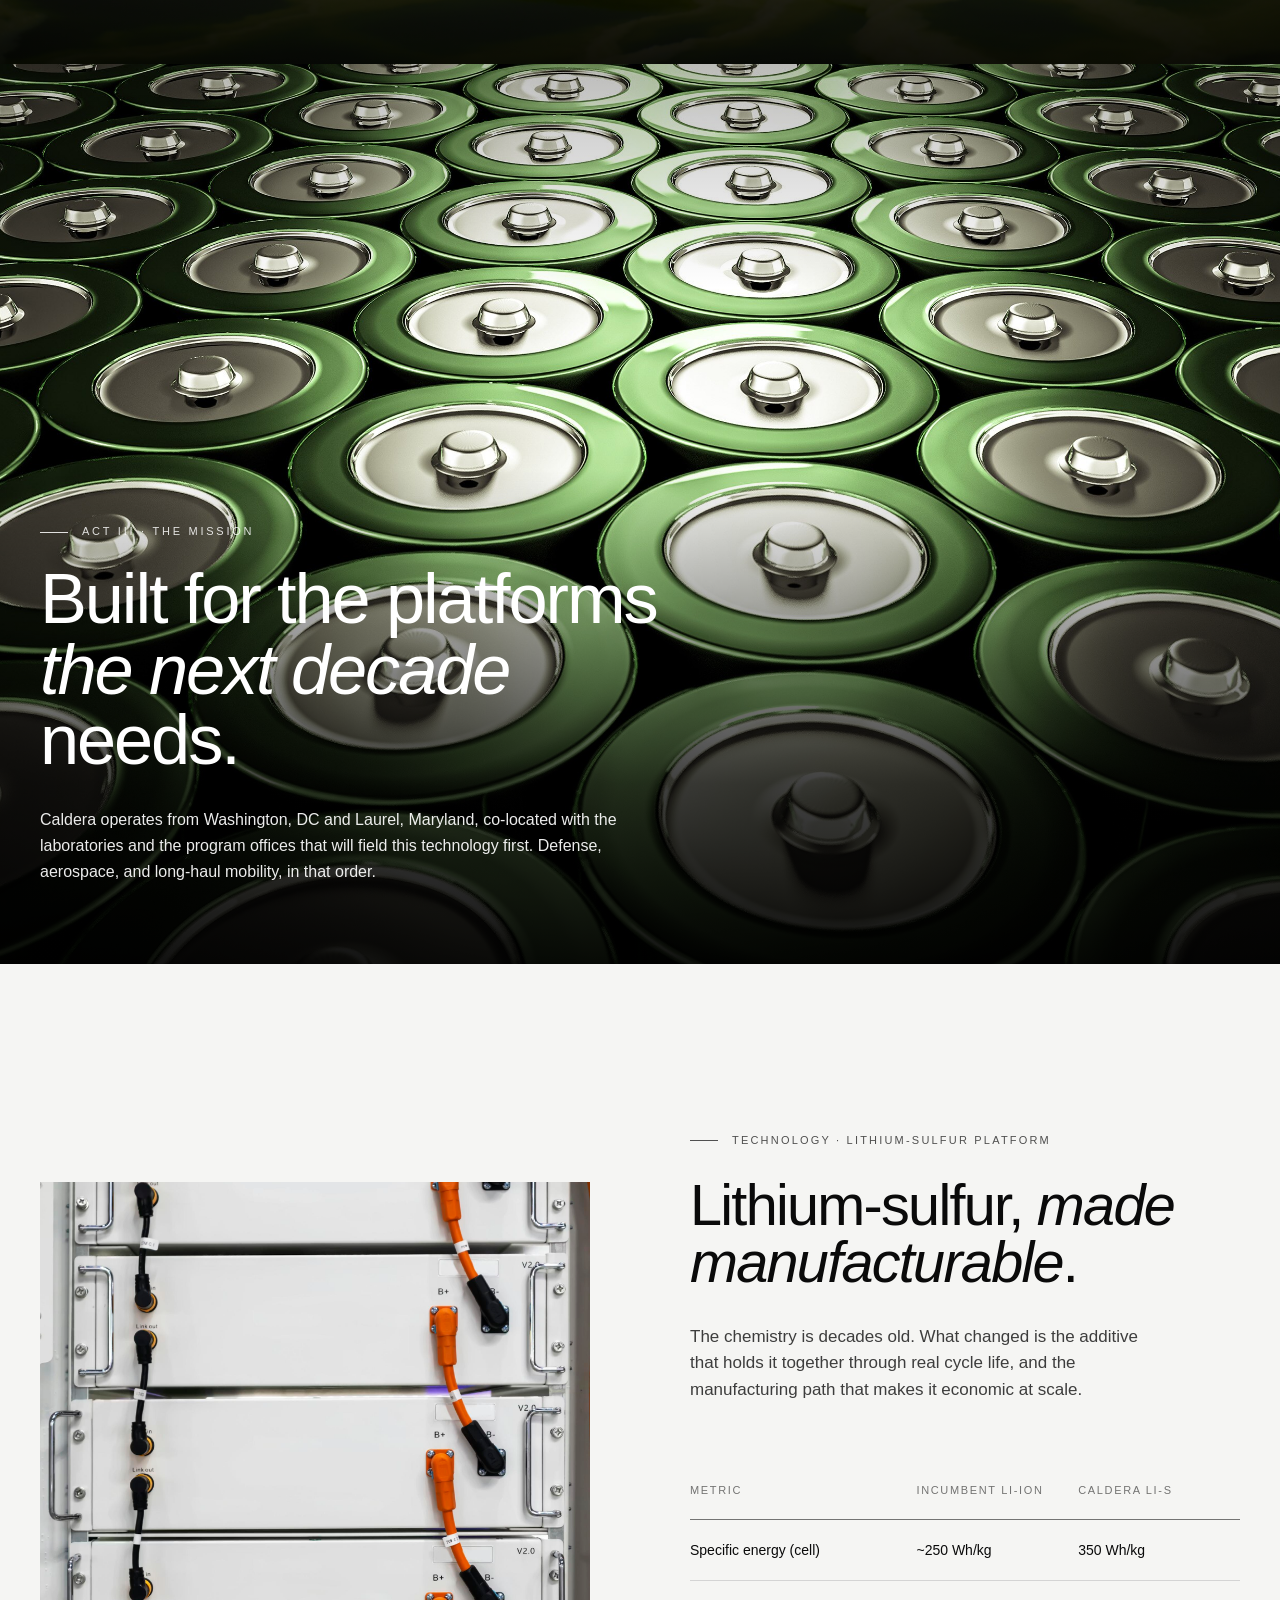
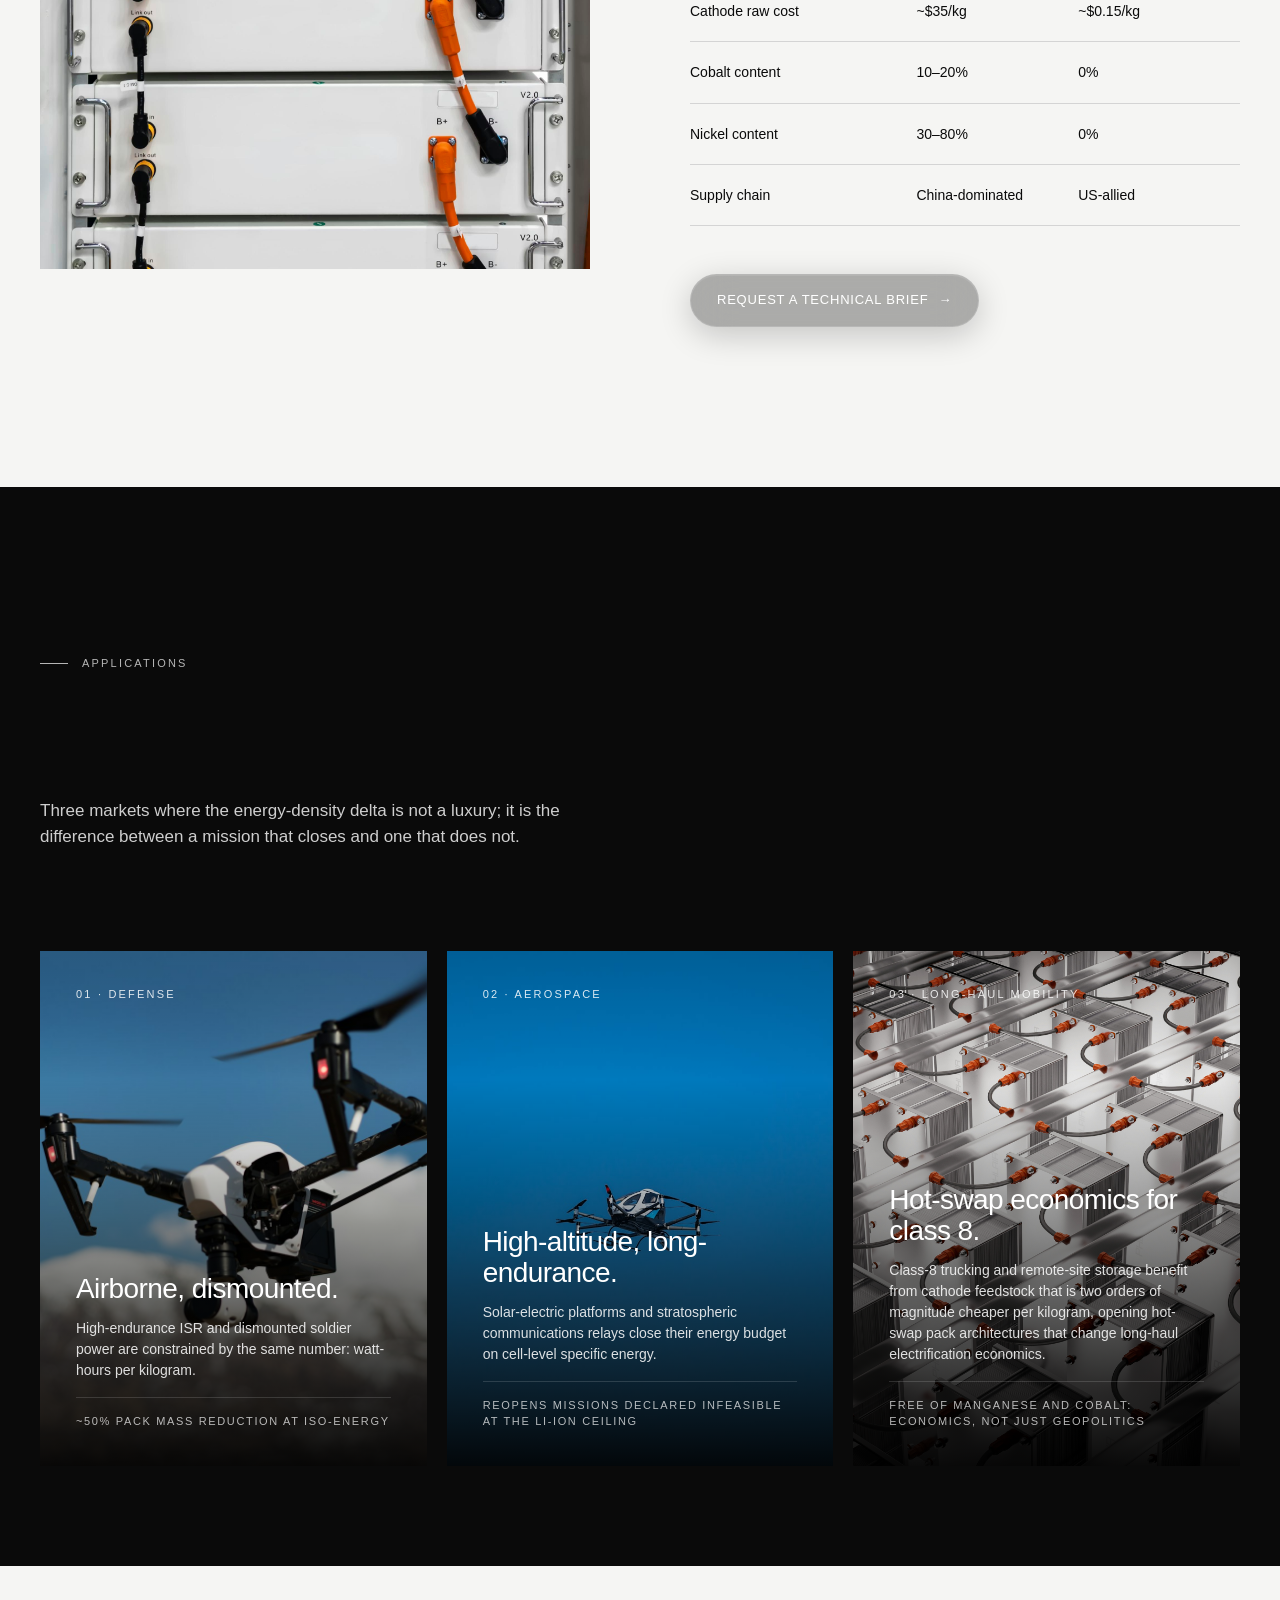
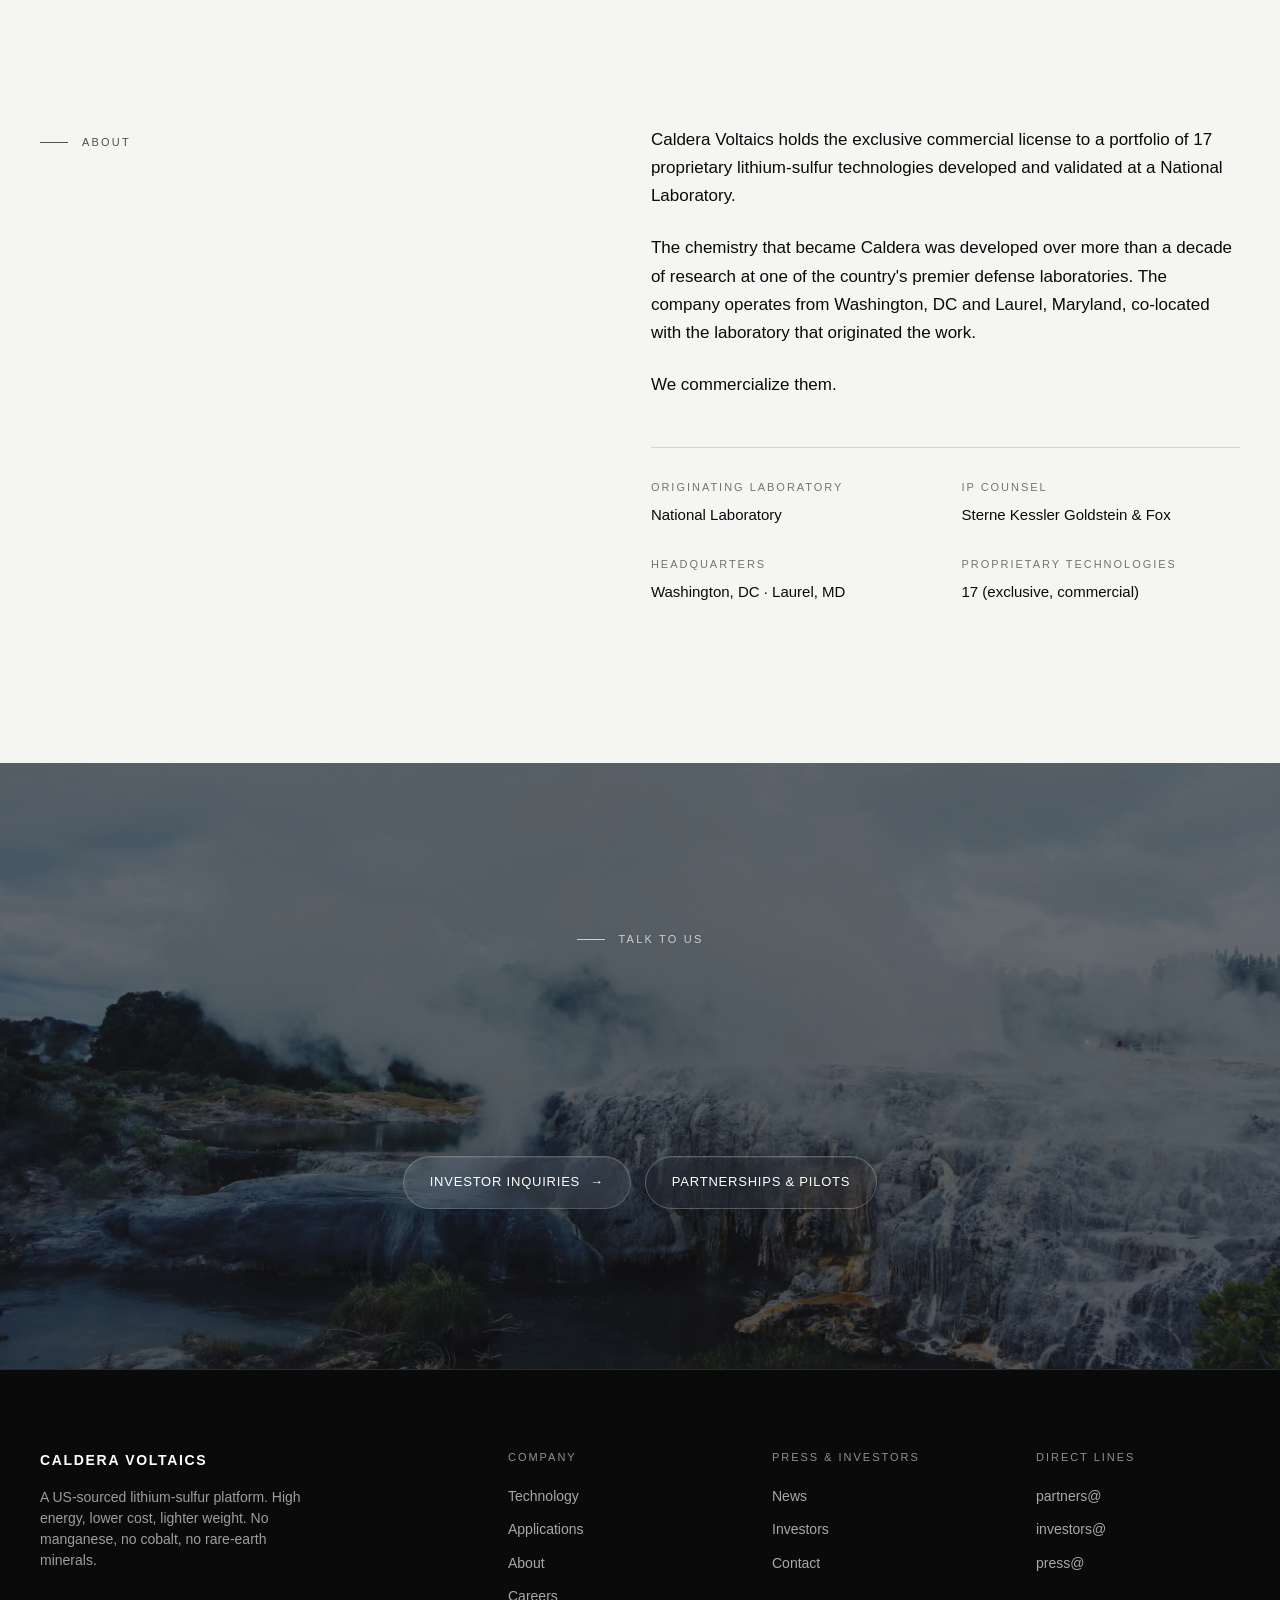
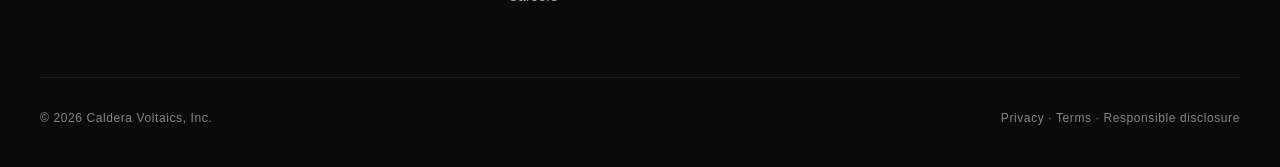
==== commit aa01a533: "Header redesign, em-dash sweep, image diversification Header (CSS) - Replace mix-blend-mode trick wi" ====
--- a/index.html
+++ b/index.html
@@ -3,7 +3,7 @@
 <head>
 <meta charset="UTF-8">
 <meta name="viewport" content="width=device-width, initial-scale=1.0">
-<title>Caldera Voltaics — Energy that travels with the mission</title>
+<title>Caldera Voltaics | Energy that travels with the mission</title>
 <link rel="stylesheet" href="css/style.css">
 </head>
 <body>
@@ -42,7 +42,7 @@
     <div class="hero__content">
       <div class="hero__eyebrow">Caldera Voltaics · Lithium-sulfur platform</div>
       <h1 class="hero__headline">Energy that <em>travels</em> with the mission.</h1>
-      <p class="hero__sub">A US-sourced lithium-sulfur platform — high energy, lower cost, lighter weight. Validated at a National Laboratory.</p>
+      <p class="hero__sub">A US-sourced lithium-sulfur platform. High energy, lower cost, lighter weight. Validated at a National Laboratory.</p>
       <div class="hero__ctas">
         <a href="technology.html" class="btn">Read the technology <span class="btn__arrow">→</span></a>
         <a href="investors.html" class="btn btn--ghost">Investor inquiries</a>
@@ -66,7 +66,7 @@
     <div class="walls__cell">
       <div class="walls__cell-eyebrow">The technical wall</div>
       <div class="walls__cell-stat">250<span style="font-size:0.4em; opacity:0.6; margin-left:6px;">Wh/kg</span></div>
-      <p class="walls__cell-body">is the practical ceiling for incumbent lithium-ion cell chemistry. The platforms that need lighter, longer, more — high-altitude aircraft, long-haul mobility — cannot be built on it.</p>
+      <p class="walls__cell-body">is the practical ceiling for incumbent lithium-ion cell chemistry. The platforms that need lighter, longer, more (high-altitude aircraft, long-haul mobility) cannot be built on it.</p>
     </div>
   </div>
   <p class="walls__closer">Caldera Voltaics has answered <em>both</em>.</p>
@@ -85,7 +85,7 @@
     </div>
     <div class="stats__cell">
       <div class="stats__num">233<sub>×</sub></div>
-      <div class="stats__label">Cheaper cathode feedstock — sulfur vs. NMC at scale</div>
+      <div class="stats__label">Cheaper cathode feedstock: sulfur vs. NMC at scale</div>
     </div>
     <div class="stats__cell">
       <div class="stats__num">100<sub>%</sub></div>
@@ -103,7 +103,7 @@
   <div class="act-full__content">
     <div class="act-full__num">Act I · The wall</div>
     <h2 class="act-full__h">The ceiling we have <em>already hit</em>.</h2>
-    <p class="act-full__body">For two decades, lithium-ion has improved at the margins. The cells in the world's best EV today are not meaningfully more energy-dense than the cells in a 2015 laptop. The chemistry is mature; the curve is flat. Programs that need step-change endurance — high-altitude, long-range — have been waiting for the next platform.</p>
+    <p class="act-full__body">For two decades, lithium-ion has improved at the margins. The cells in the world's best EV today are not meaningfully more energy-dense than the cells in a 2015 laptop. The chemistry is mature; the curve is flat. Programs that need step-change endurance for high-altitude or long-range platforms have been waiting for the next platform.</p>
   </div>
 </section>
 
@@ -116,7 +116,7 @@
   <div class="act-full__content">
     <div class="act-full__num">Act II · The chemistry</div>
     <h2 class="act-full__h">A proprietary additive that <em>unlocks</em> sulfur.</h2>
-    <p class="act-full__body">Sulfur is the most abundant battery-grade material on Earth and one of the cheapest. It has long been the obvious successor to manganese and cobalt — and just as long, it has resisted commercialization. Caldera Voltaics has developed a proprietary additive that unlocks the electrochemical potential of sulfur, validated at a National Laboratory across 17 patented proprietary technologies.</p>
+    <p class="act-full__body">Sulfur is the most abundant battery-grade material on Earth and one of the cheapest. It has long been the obvious successor to manganese and cobalt, and just as long, it has resisted commercialization. Caldera Voltaics has developed a proprietary additive that unlocks the electrochemical potential of sulfur, validated at a National Laboratory across 17 patented proprietary technologies.</p>
   </div>
 </section>
 
@@ -129,7 +129,7 @@
   <div class="act-full__content">
     <div class="act-full__num">Act III · The mission</div>
     <h2 class="act-full__h">Built for the platforms <em>the next decade</em> needs.</h2>
-    <p class="act-full__body">Caldera operates from Washington, DC and Laurel, Maryland — co-located with the laboratories and the program offices that will field this technology first. Defense, aerospace, and long-haul mobility — in that order.</p>
+    <p class="act-full__body">Caldera operates from Washington, DC and Laurel, Maryland, co-located with the laboratories and the program offices that will field this technology first. Defense, aerospace, and long-haul mobility, in that order.</p>
   </div>
 </section>
 
@@ -142,7 +142,7 @@
     <div>
       <div class="eyebrow">Technology · Lithium-sulfur platform</div>
       <h2 class="tech__h">Lithium-sulfur, <em>made manufacturable</em>.</h2>
-      <p class="tech__body">The chemistry is decades old. What changed is the additive that holds it together through real cycle life — and the manufacturing path that makes it economic at scale.</p>
+      <p class="tech__body">The chemistry is decades old. What changed is the additive that holds it together through real cycle life, and the manufacturing path that makes it economic at scale.</p>
 
       <div class="matrix">
         <div class="matrix__row matrix__row--head">
@@ -189,7 +189,7 @@
   <div class="apps__head">
     <div class="eyebrow">Applications</div>
     <h2 class="h-display">Where this <em>matters first</em>.</h2>
-    <p>Three markets where the energy-density delta is not a luxury — it is the difference between a mission that closes and one that does not.</p>
+    <p>Three markets where the energy-density delta is not a luxury; it is the difference between a mission that closes and one that does not.</p>
   </div>
   <div class="apps__grid">
 
@@ -232,8 +232,8 @@
         <div class="app-card__num">03 · Long-haul mobility</div>
         <div class="app-card__bottom">
           <h3 class="app-card__h">Hot-swap economics for class 8.</h3>
-          <p class="app-card__body">Class-8 trucking and remote-site storage benefit from cathode feedstock that is two orders of magnitude cheaper per kilogram — opening hot-swap pack architectures that change long-haul electrification economics.</p>
-          <div class="app-card__stat">Free of manganese and cobalt — economics, not just geopolitics</div>
+          <p class="app-card__body">Class-8 trucking and remote-site storage benefit from cathode feedstock that is two orders of magnitude cheaper per kilogram, opening hot-swap pack architectures that change long-haul electrification economics.</p>
+          <div class="app-card__stat">Free of manganese and cobalt: economics, not just geopolitics</div>
         </div>
       </div>
     </div>
@@ -250,7 +250,7 @@
     </div>
     <div class="about__body">
       <p>Caldera Voltaics holds the exclusive commercial license to a portfolio of 17 proprietary lithium-sulfur technologies developed and validated at a National Laboratory.</p>
-      <p>The chemistry that became Caldera was developed over more than a decade of research at one of the country's premier defense laboratories. The company operates from Washington, DC and Laurel, Maryland — co-located with the laboratory that originated the work.</p>
+      <p>The chemistry that became Caldera was developed over more than a decade of research at one of the country's premier defense laboratories. The company operates from Washington, DC and Laurel, Maryland, co-located with the laboratory that originated the work.</p>
       <p>We commercialize them.</p>
 
       <div class="about__meta">
@@ -295,7 +295,7 @@
   <div class="footer__inner">
     <div>
       <div class="footer__brand">CALDERA VOLTAICS</div>
-      <p class="footer__tag">A US-sourced lithium-sulfur platform — high energy, lower cost, lighter weight. No manganese, no cobalt, no rare-earth minerals.</p>
+      <p class="footer__tag">A US-sourced lithium-sulfur platform. High energy, lower cost, lighter weight. No manganese, no cobalt, no rare-earth minerals.</p>
     </div>
     <div class="footer__col">
       <div class="footer__col-h">Company</div>
--- a/css/style.css
+++ b/css/style.css
@@ -37,14 +37,19 @@
 
 /* ---------- NAV ---------- */
 .nav {
-  position: fixed; top: 0; left: 0; right: 0;
+  position: sticky; top: 0; left: 0; right: 0;
   z-index: 100;
   padding: 22px 40px;
   display: flex; align-items: center; justify-content: space-between;
   font-size: 13px;
   letter-spacing: 0.04em;
-  mix-blend-mode: difference;
-  color: white;
+  color: #111;
+  background: linear-gradient(to bottom,
+    rgba(255,255,255,0.96) 0%,
+    rgba(255,255,255,0.86) 55%,
+    rgba(255,255,255,0) 100%);
+  backdrop-filter: blur(10px);
+  -webkit-backdrop-filter: blur(10px);
 }
 .nav__brand {
   font-weight: 700;
@@ -55,7 +60,7 @@
 .nav__brand span { font-weight: 400; opacity: 0.6; margin-left: 8px; }
 .nav__links { display: flex; gap: 36px; list-style: none; }
 .nav__links a {
-  color: white;
+  color: #111;
   text-decoration: none;
   font-size: 13px;
   letter-spacing: 0.06em;
@@ -849,27 +854,27 @@
 .nav__cta {
   display: inline-flex; align-items: center;
   padding: 9px 16px;
-  border: 1px solid rgba(255,255,255,0.35);
+  border: 1px solid rgba(17,17,17,0.35);
   border-radius: 100px;
-  color: white;
+  color: #111;
   text-decoration: none;
   font-size: 11px;
   letter-spacing: 0.14em;
   text-transform: uppercase;
   transition: all 0.3s var(--ease);
 }
-.nav__cta:hover { border-color: white; background: rgba(255,255,255,0.08); }
+.nav__cta:hover { border-color: #111; background: rgba(17,17,17,0.06); }
 .nav__cta--solid {
-  background: white;
-  color: var(--ink);
-  border-color: white;
-}
-.nav__cta--solid:hover { background: rgba(255,255,255,0.85); color: var(--ink); }
+  background: #111;
+  color: #fff;
+  border-color: #111;
+}
+.nav__cta--solid:hover { background: rgba(17,17,17,0.85); color: #fff; }
 .nav__cta.active {
-  background: rgba(255,255,255,0.14);
-  border-color: rgba(255,255,255,0.7);
-}
-.nav__cta--solid.active { background: white; }
+  background: rgba(17,17,17,0.08);
+  border-color: rgba(17,17,17,0.7);
+}
+.nav__cta--solid.active { background: #111; color: #fff; }
 
 /* ---------- SUBPAGE HERO (shorter than home hero, same vocabulary) ---------- */
 .subhero {
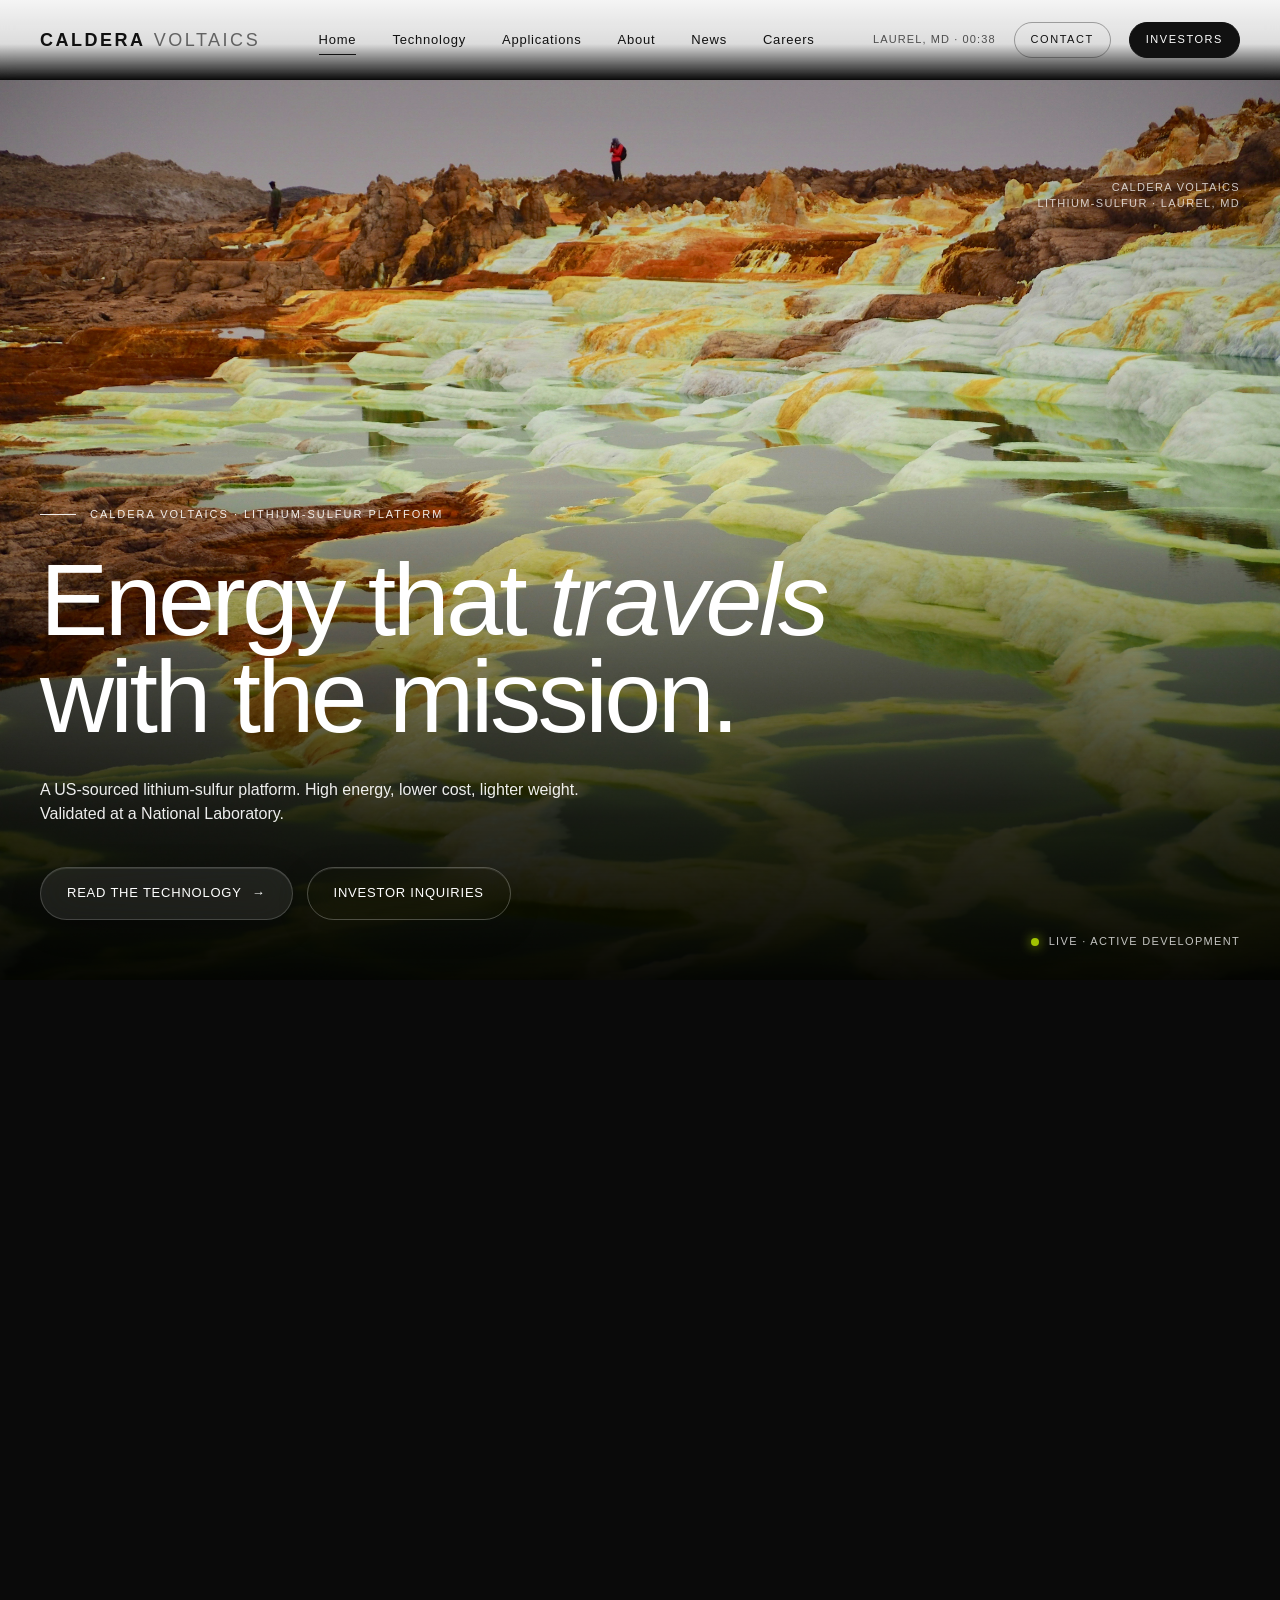
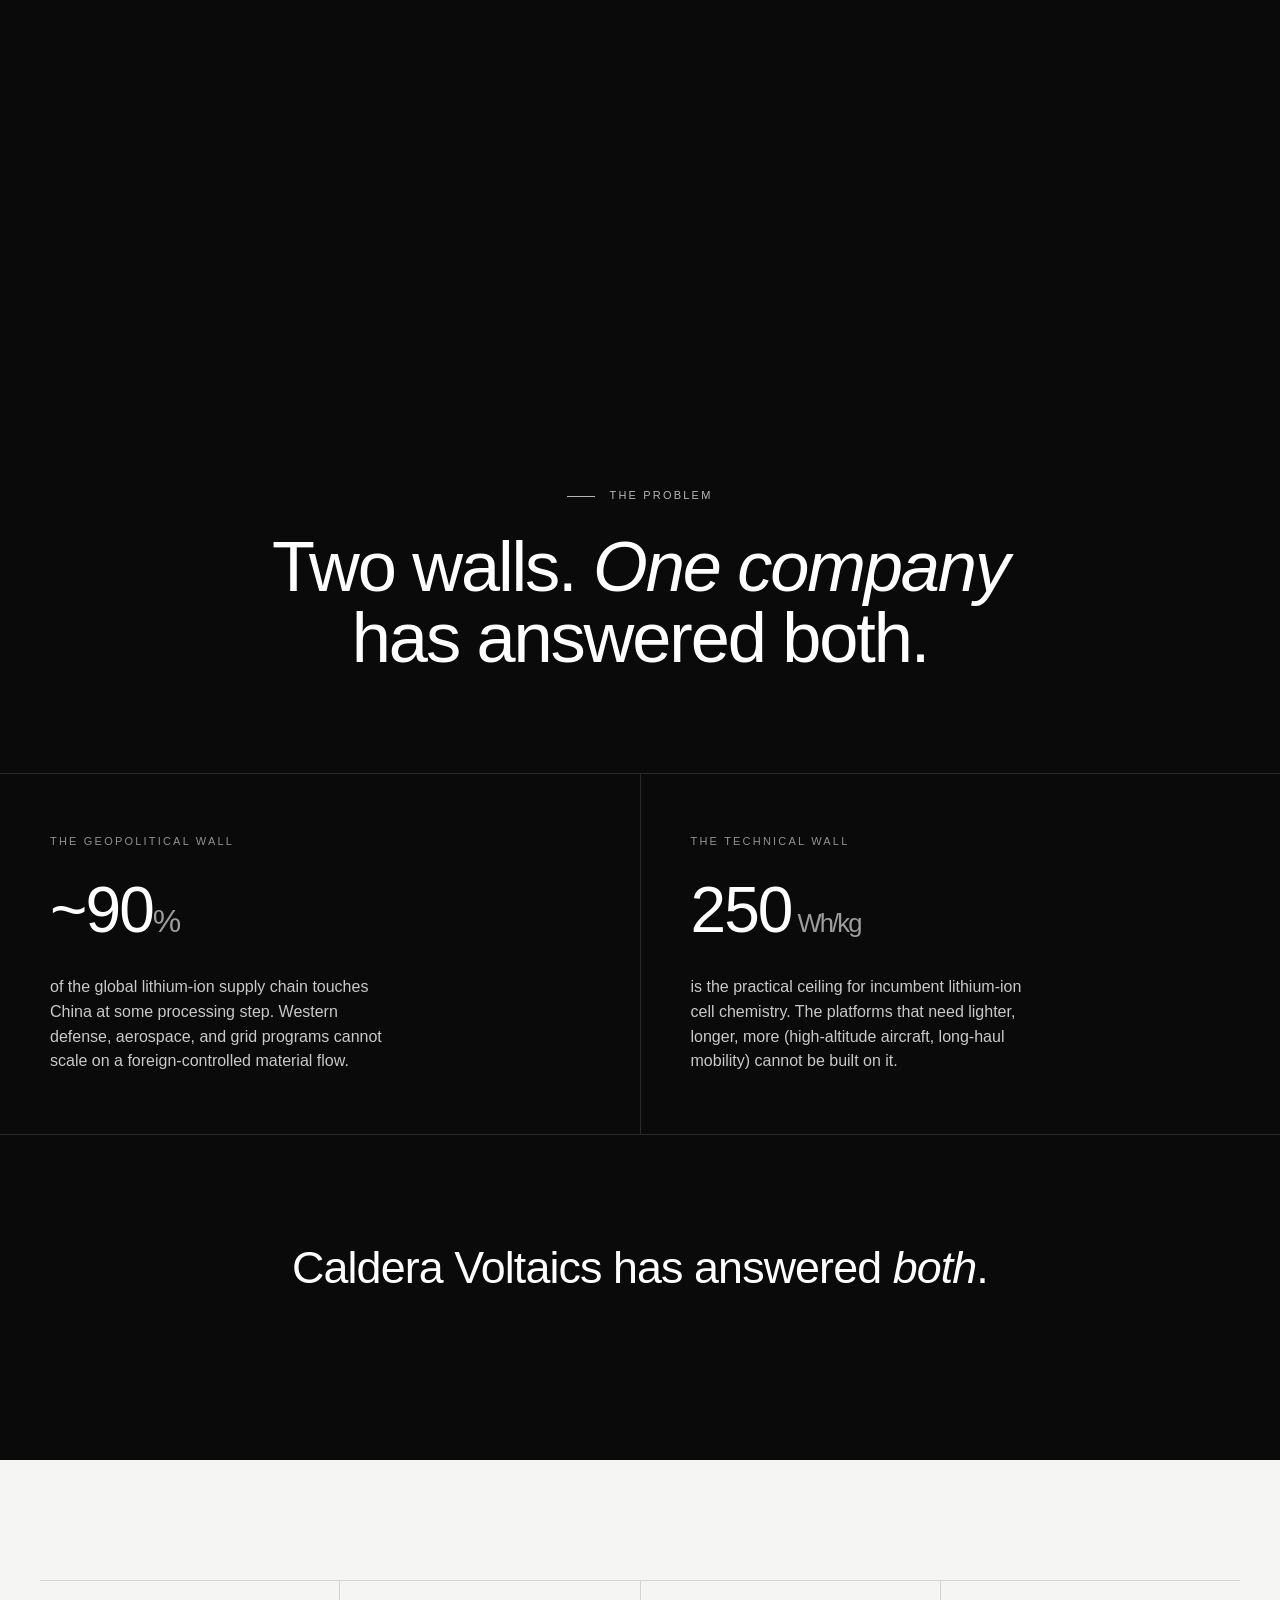
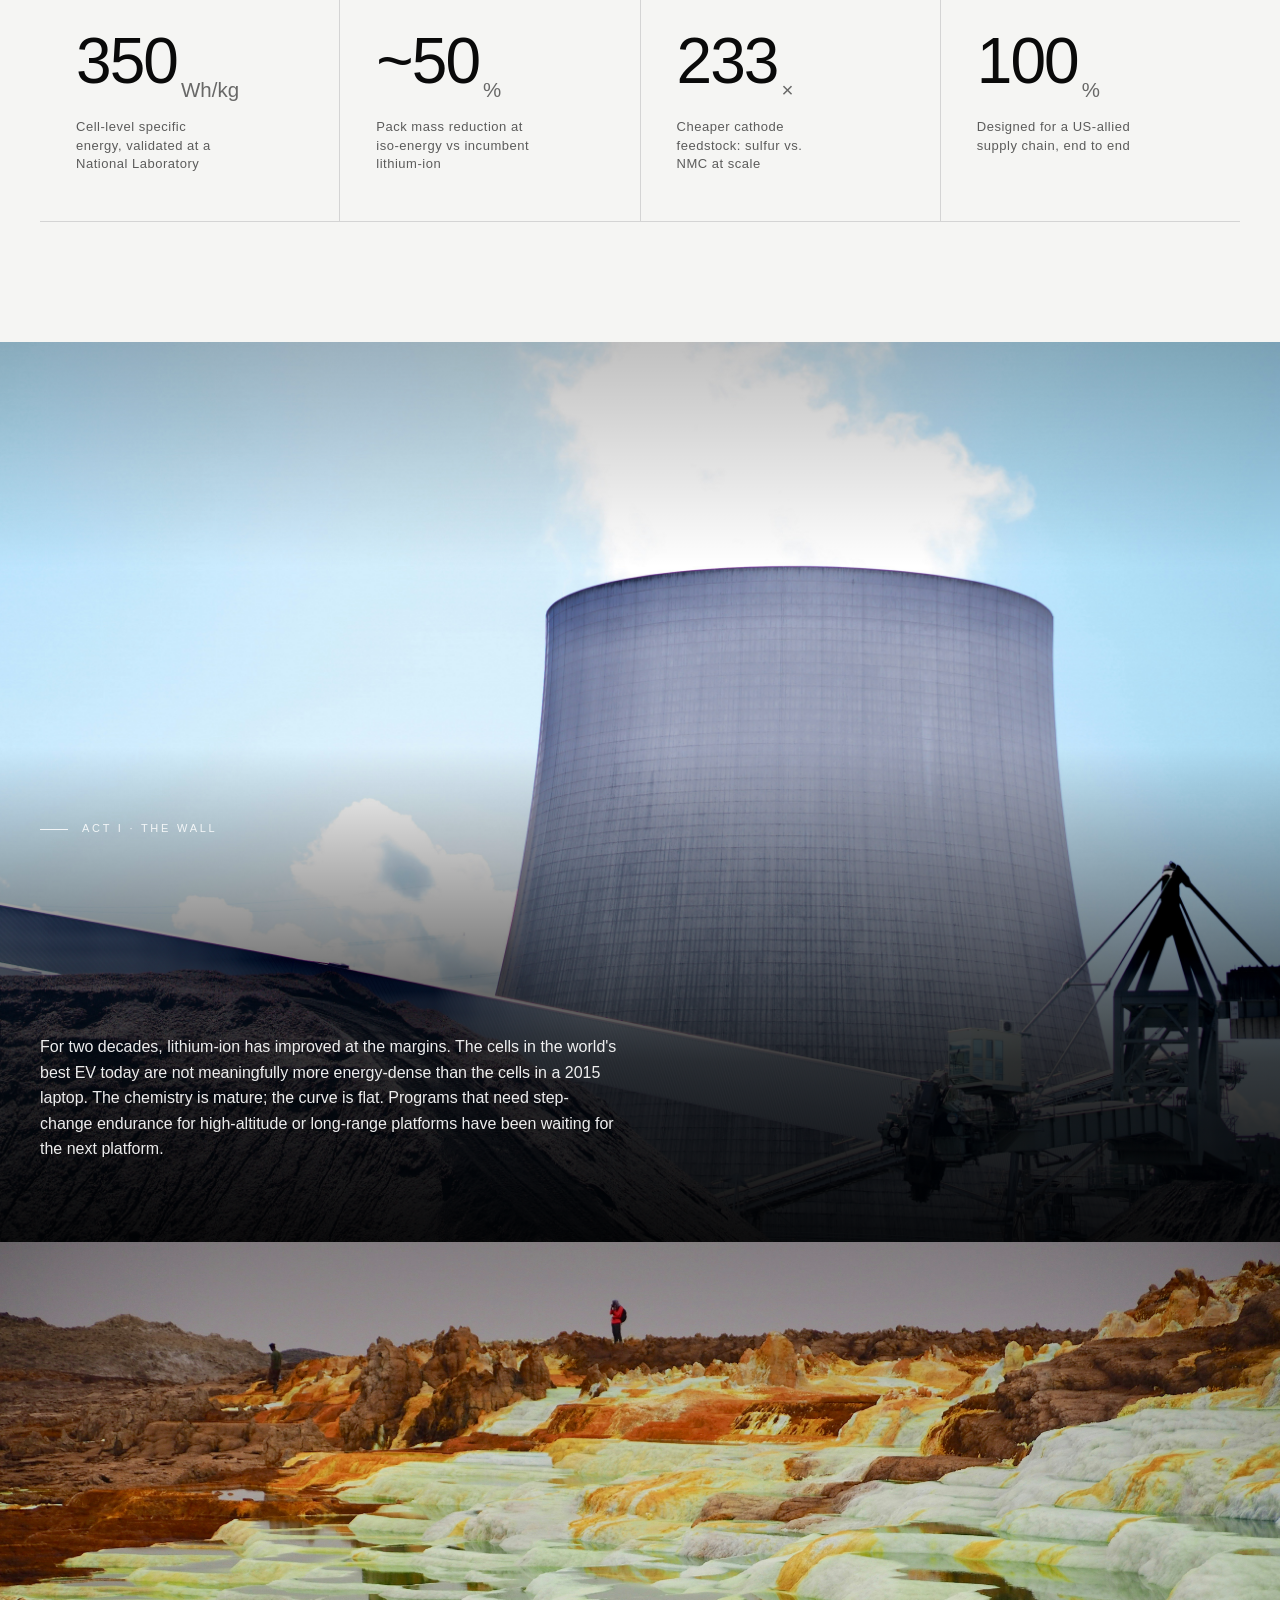
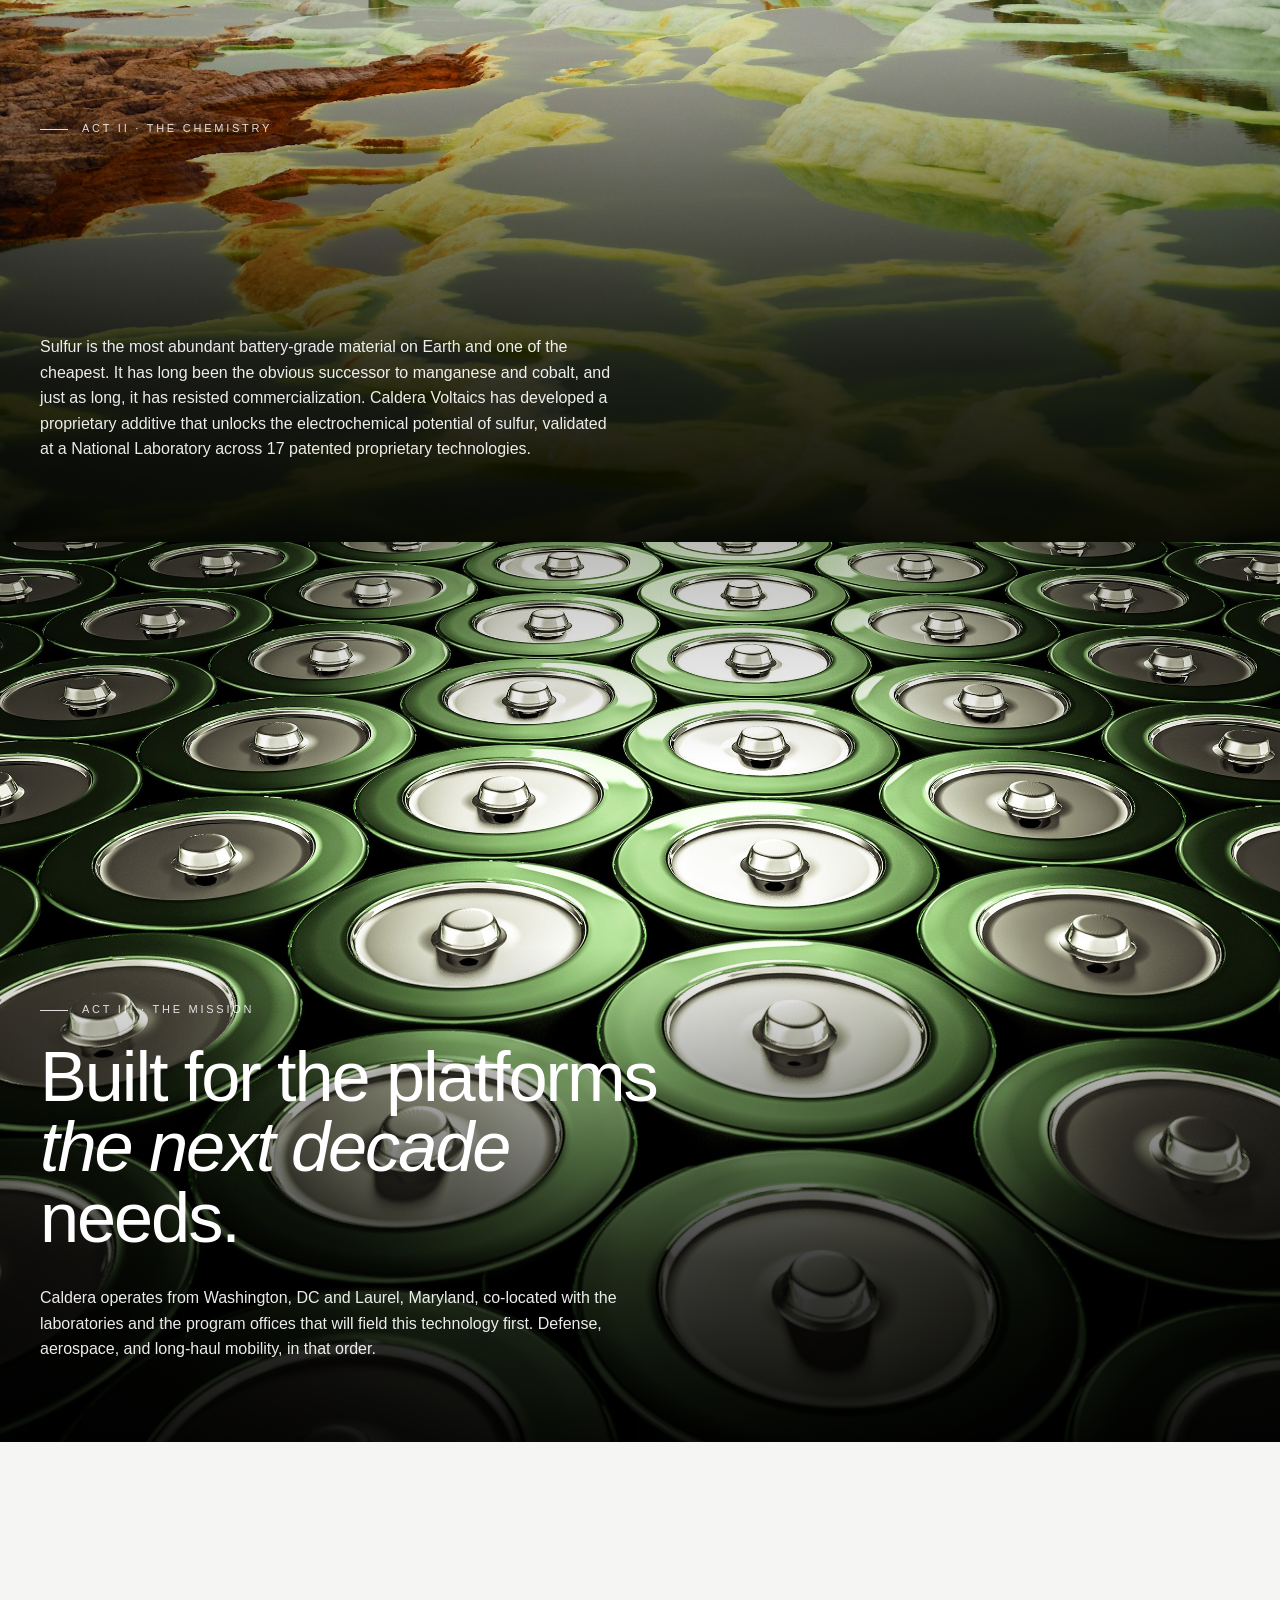
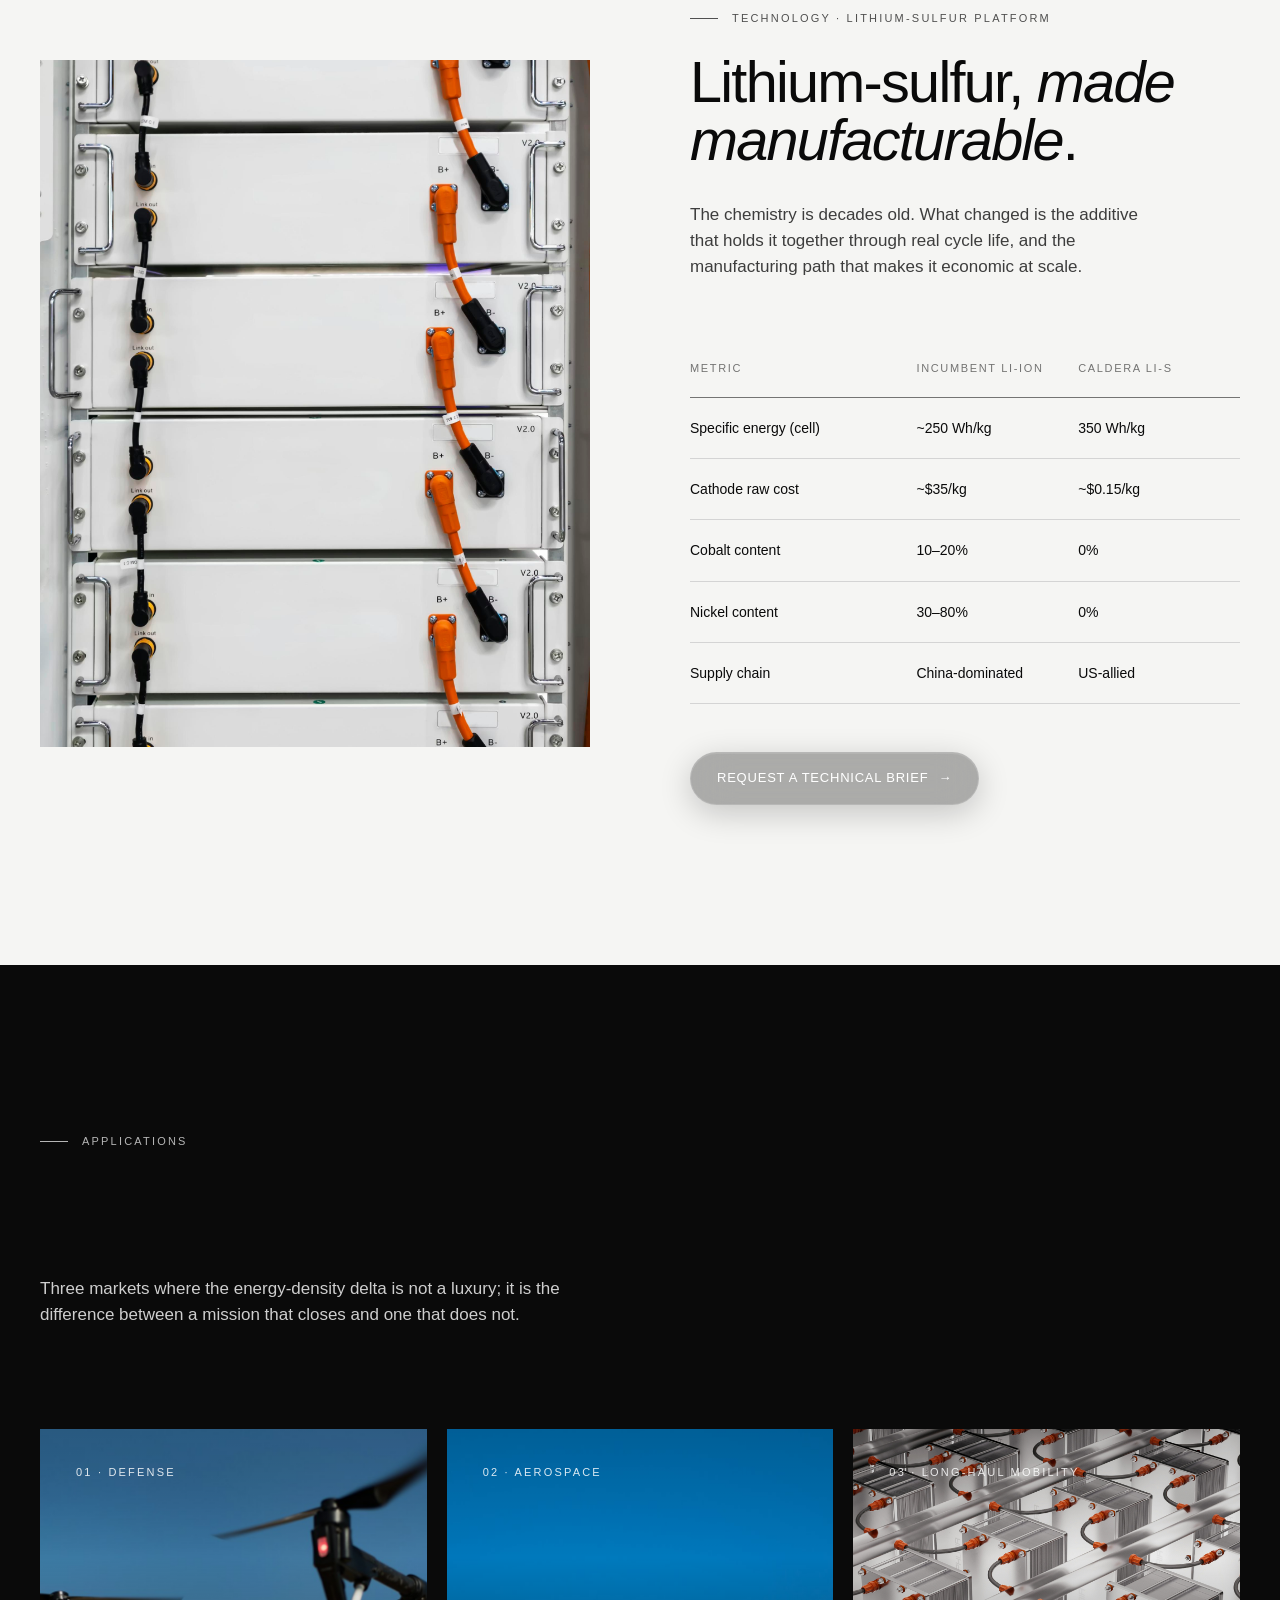
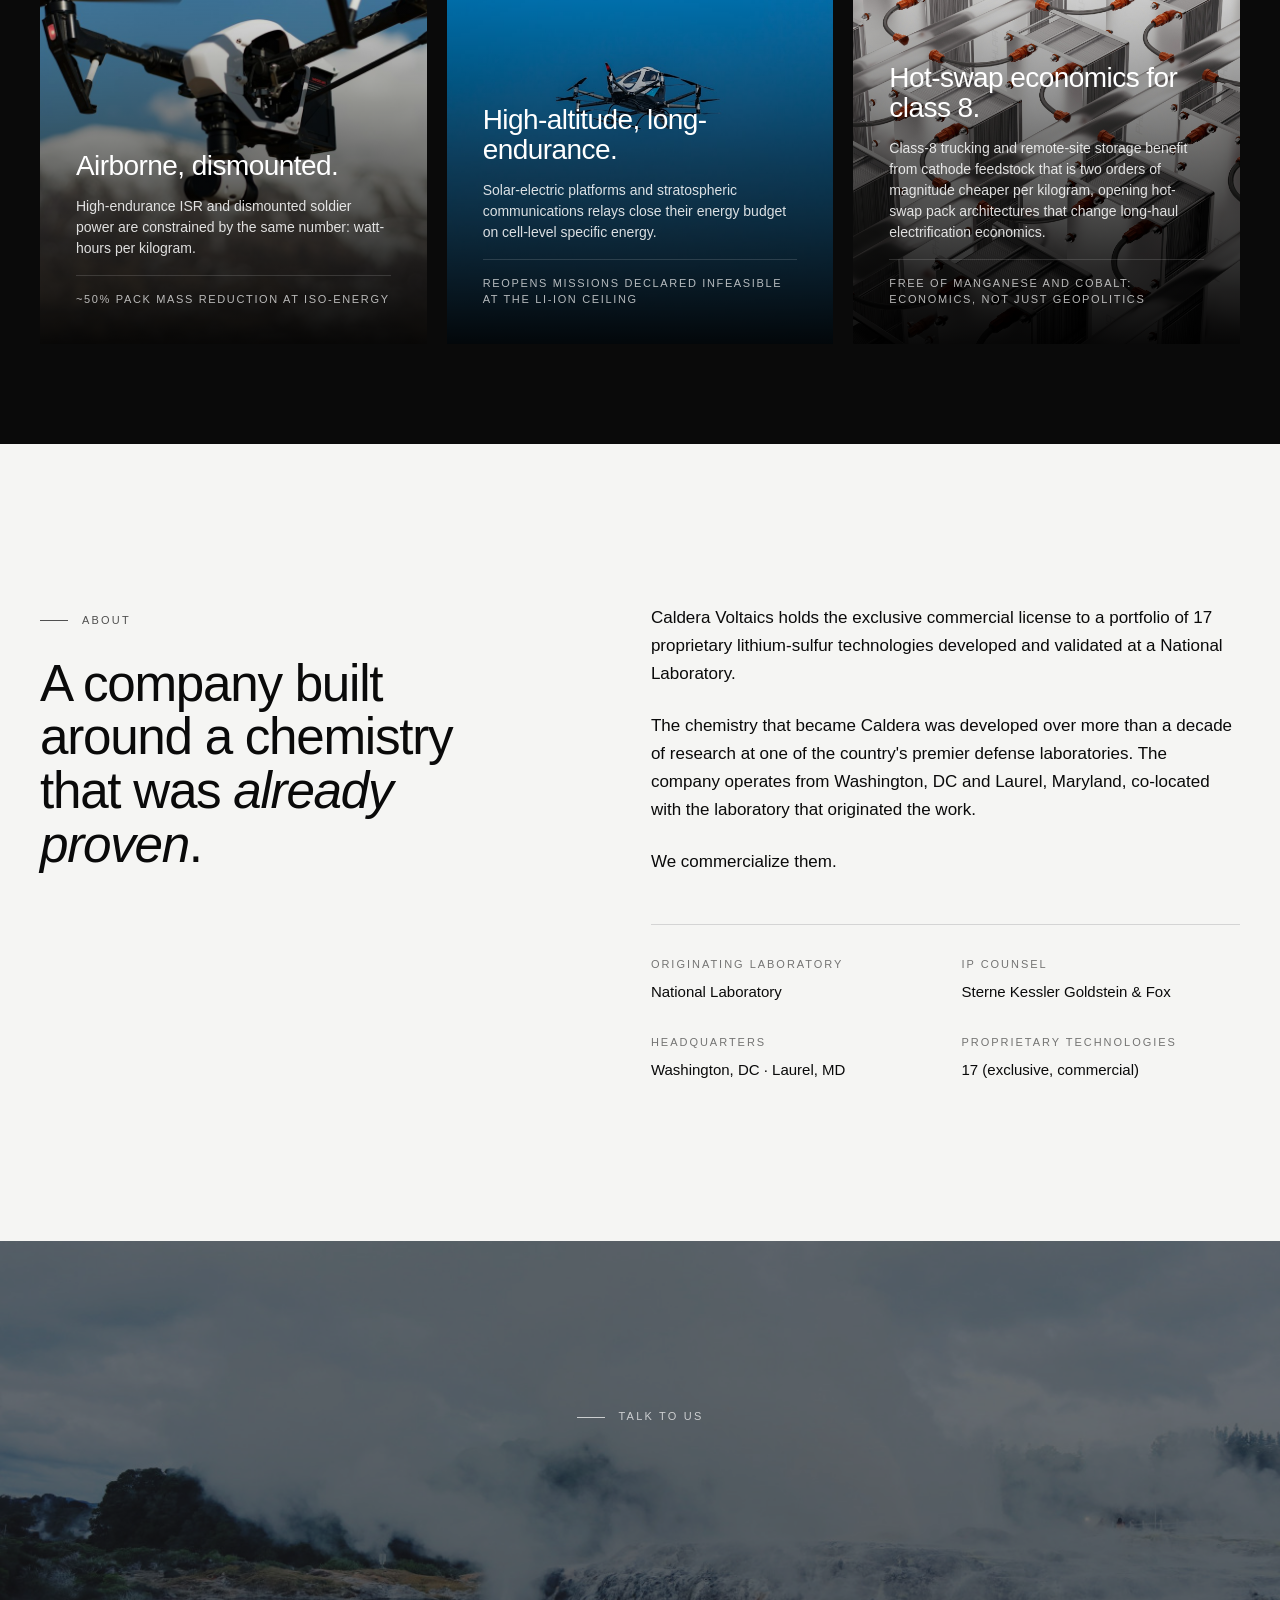
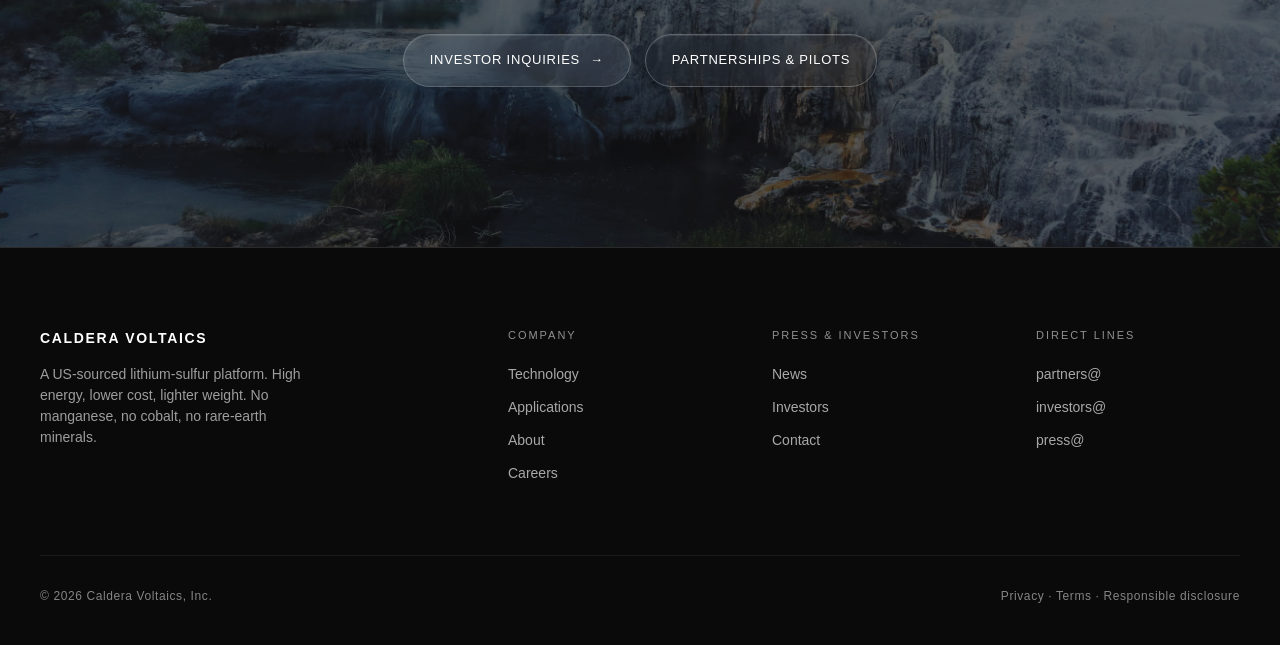
==== commit e3b44d86: "Scroll-scrubbed video hero on homepage - Replace static sulfur image with 0613.mp4 video element (mu" ====
--- a/index.html
+++ b/index.html
@@ -30,7 +30,9 @@
 <section class="hero">
   <div class="hero__sticky">
     <div class="hero__media">
-      <img class="mono hero-img" src="assets/images/jorge-tung-E0gtyLcD4NE-unsplash.jpeg" alt="Raw sulfur deposit">
+      <video class="mono hero-video" muted playsinline preload="auto" poster="assets/images/jorge-tung-E0gtyLcD4NE-unsplash.jpeg" aria-label="Caldera Voltaics hero clip">
+        <source src="assets/0613.mp4" type="video/mp4">
+      </video>
     </div>
     <div class="hero__overlay"></div>
     <div class="hero__shade"></div>
--- a/css/style.css
+++ b/css/style.css
@@ -127,13 +127,15 @@
   width: 100%; height: 100%;
   overflow: hidden;
 }
-.hero__media img {
+.hero__media img,
+.hero__media video {
   position: absolute; inset: 0;
   width: 100%; height: 100%;
   object-fit: cover;
-  transform: scale(1.04);
   will-change: transform;
 }
+.hero__media img { transform: scale(1.04); }
+.hero__media video { background: #0a0a0a; }
 .hero__overlay {
   position: absolute; inset: 0;
   background: #000;
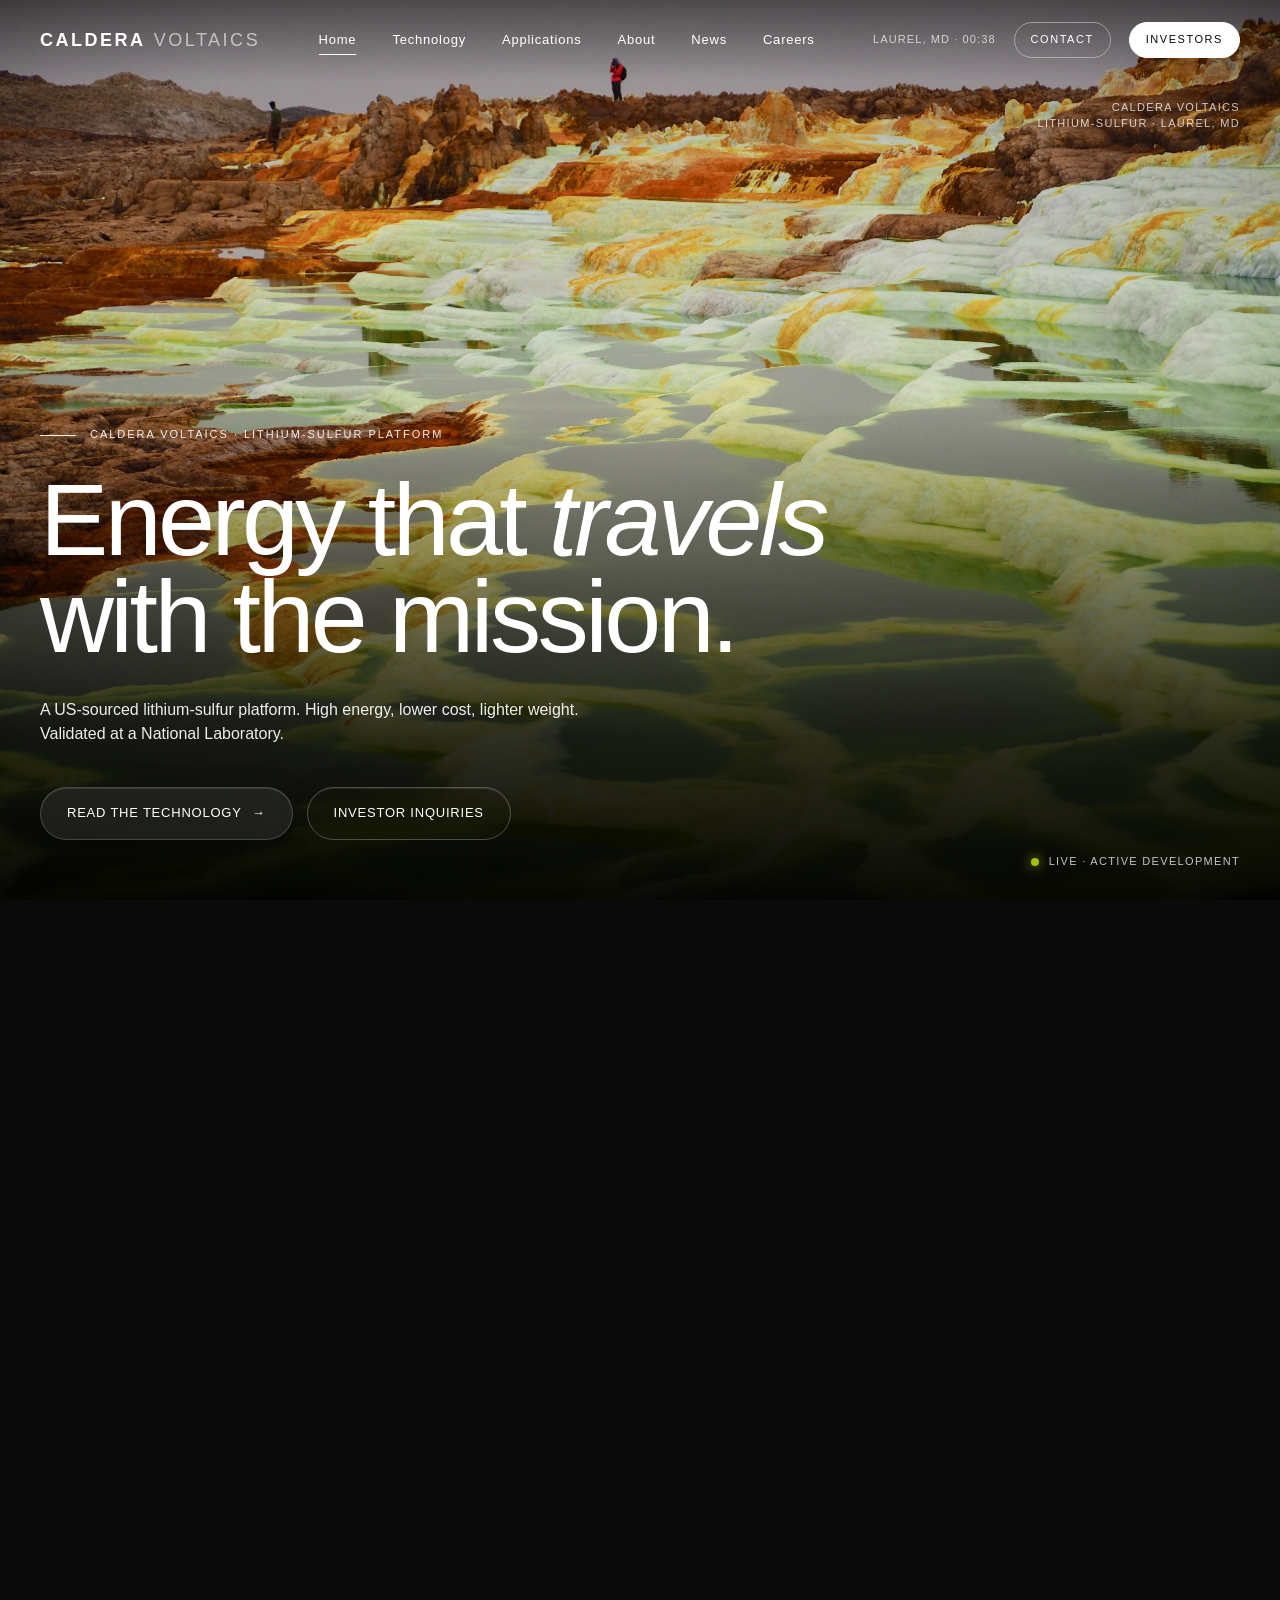
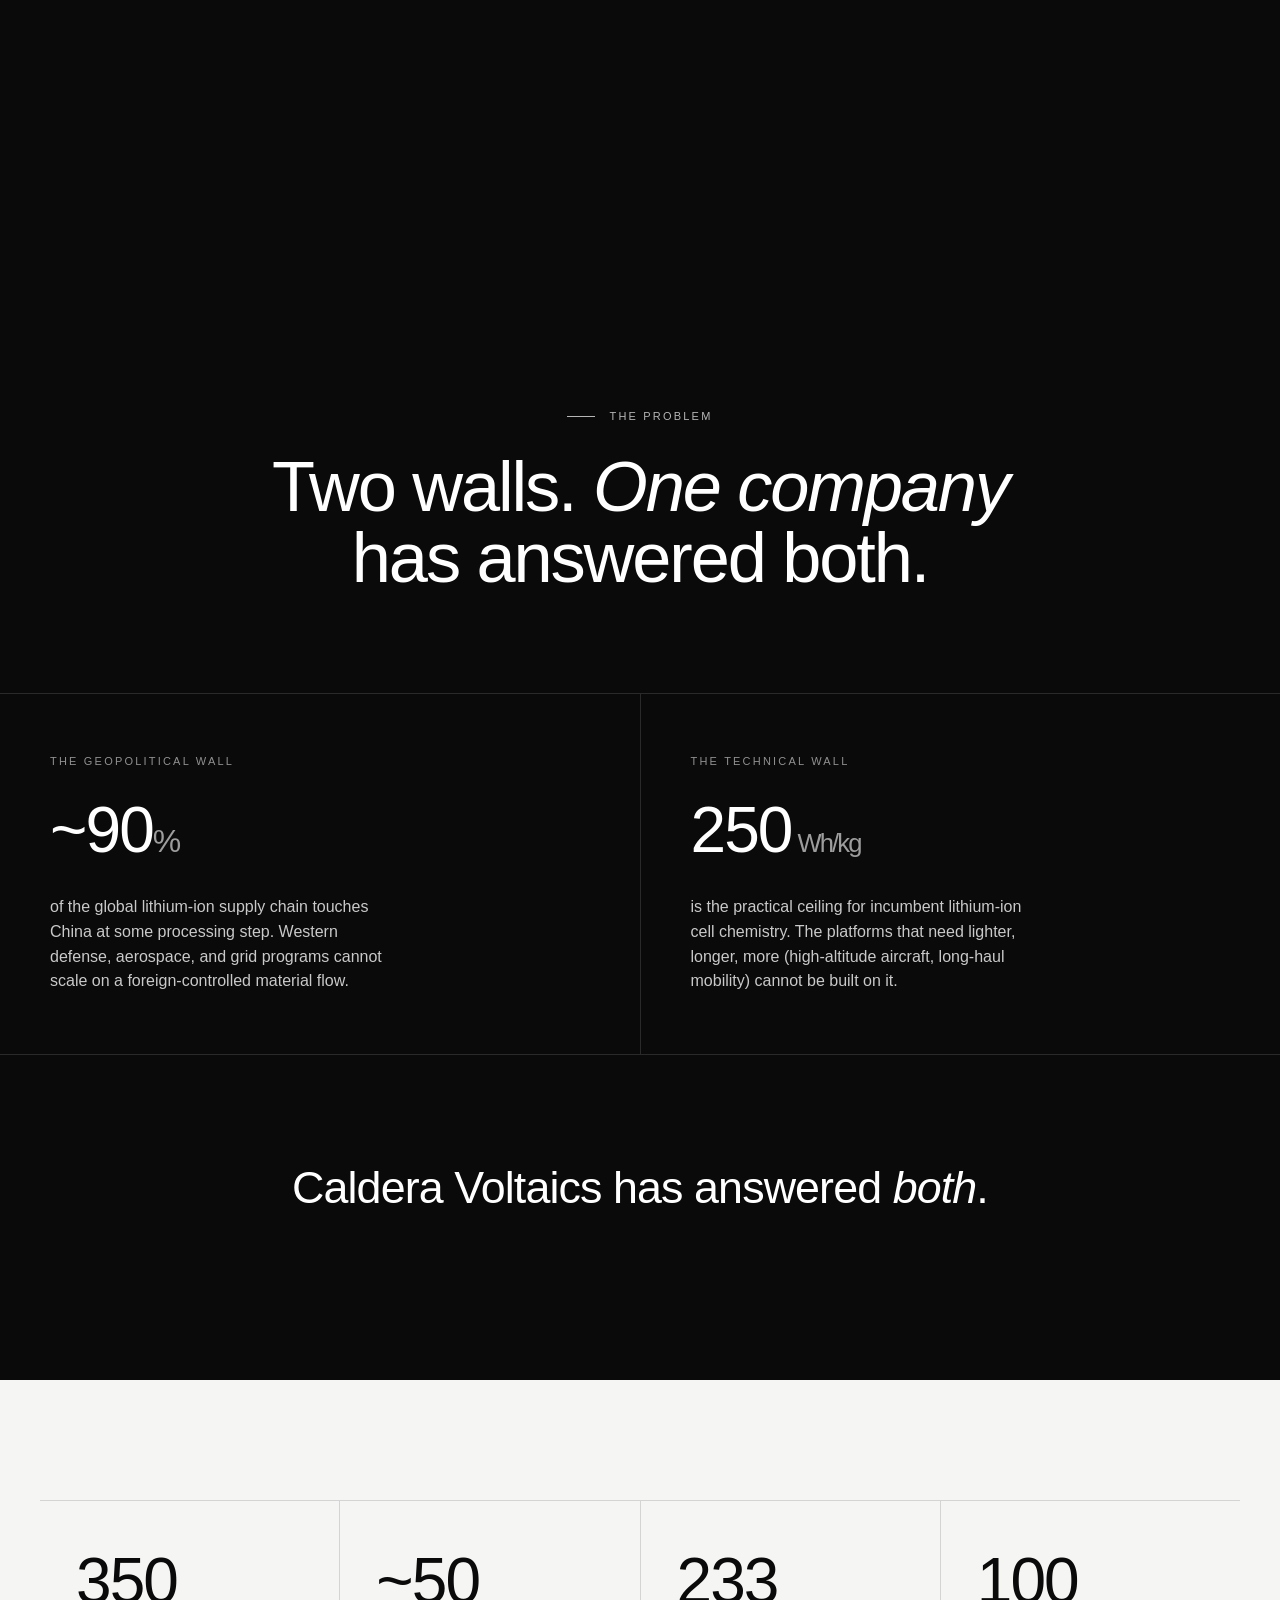
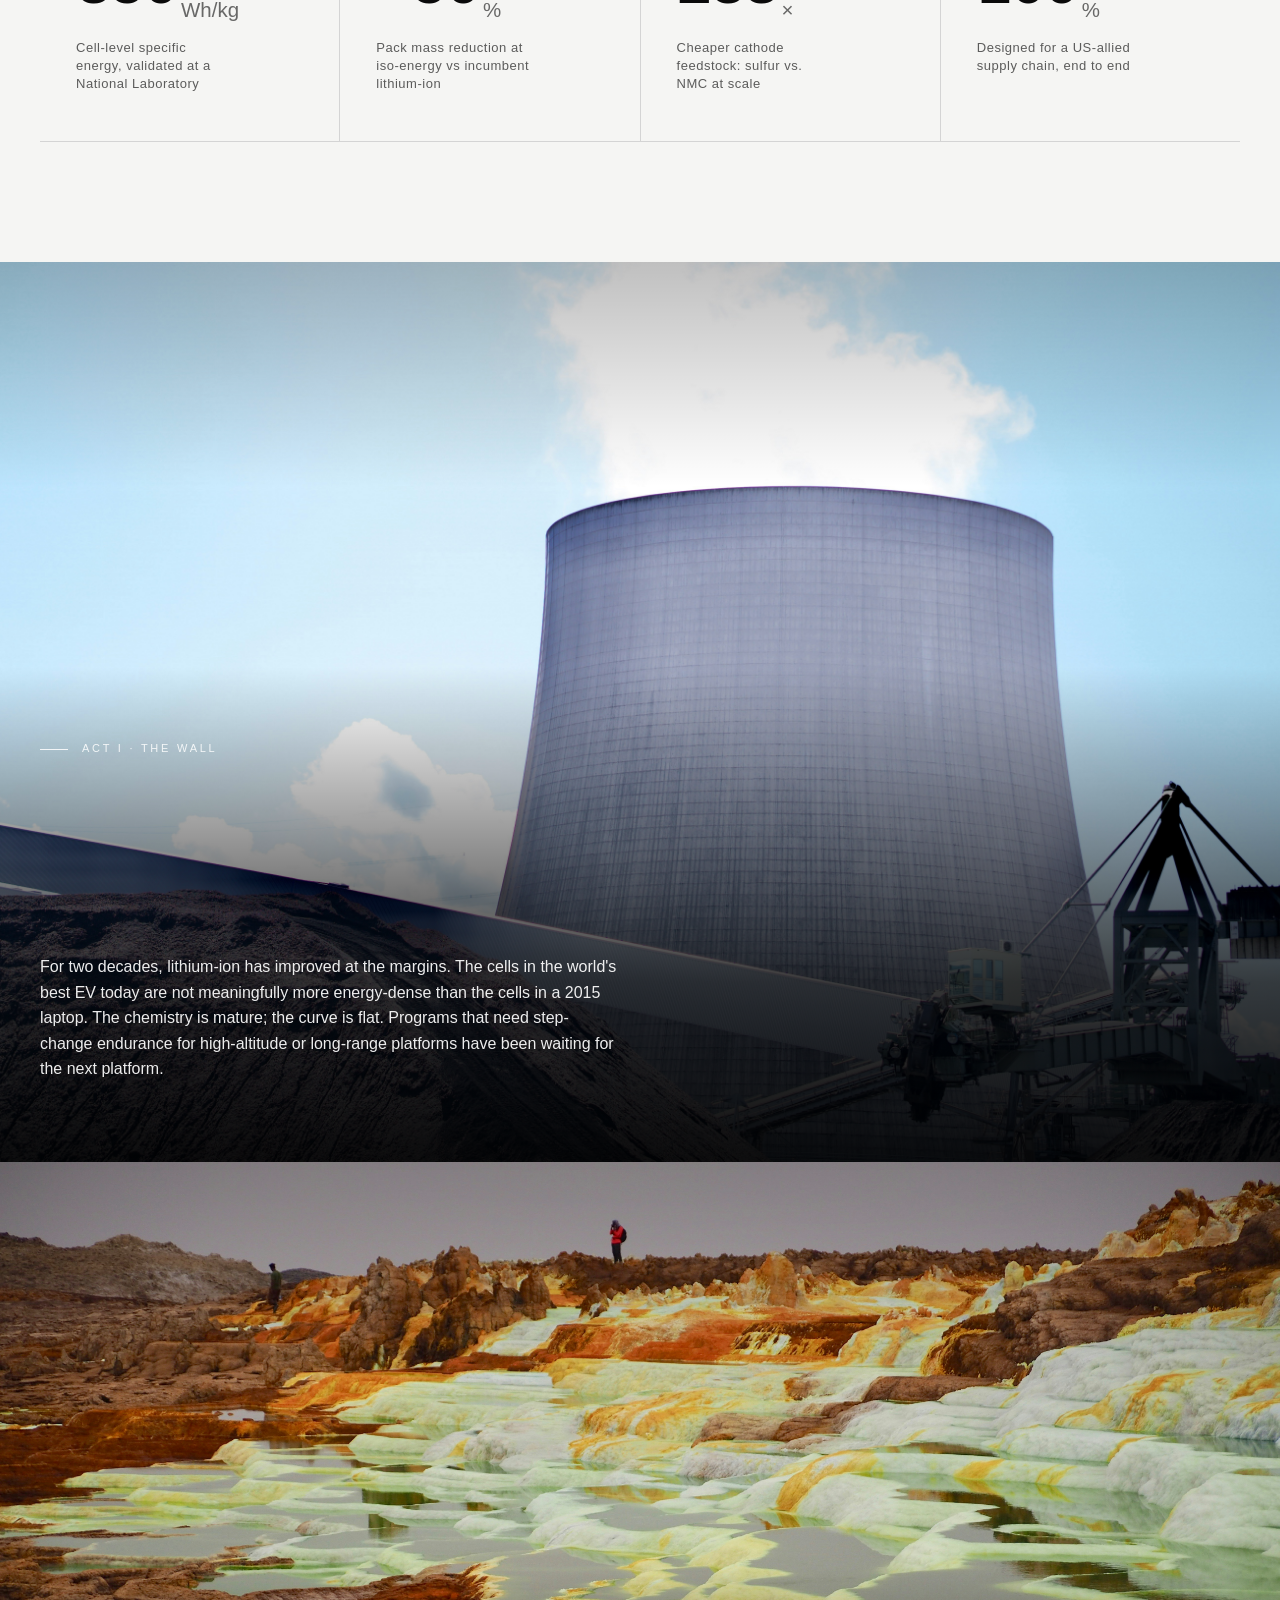
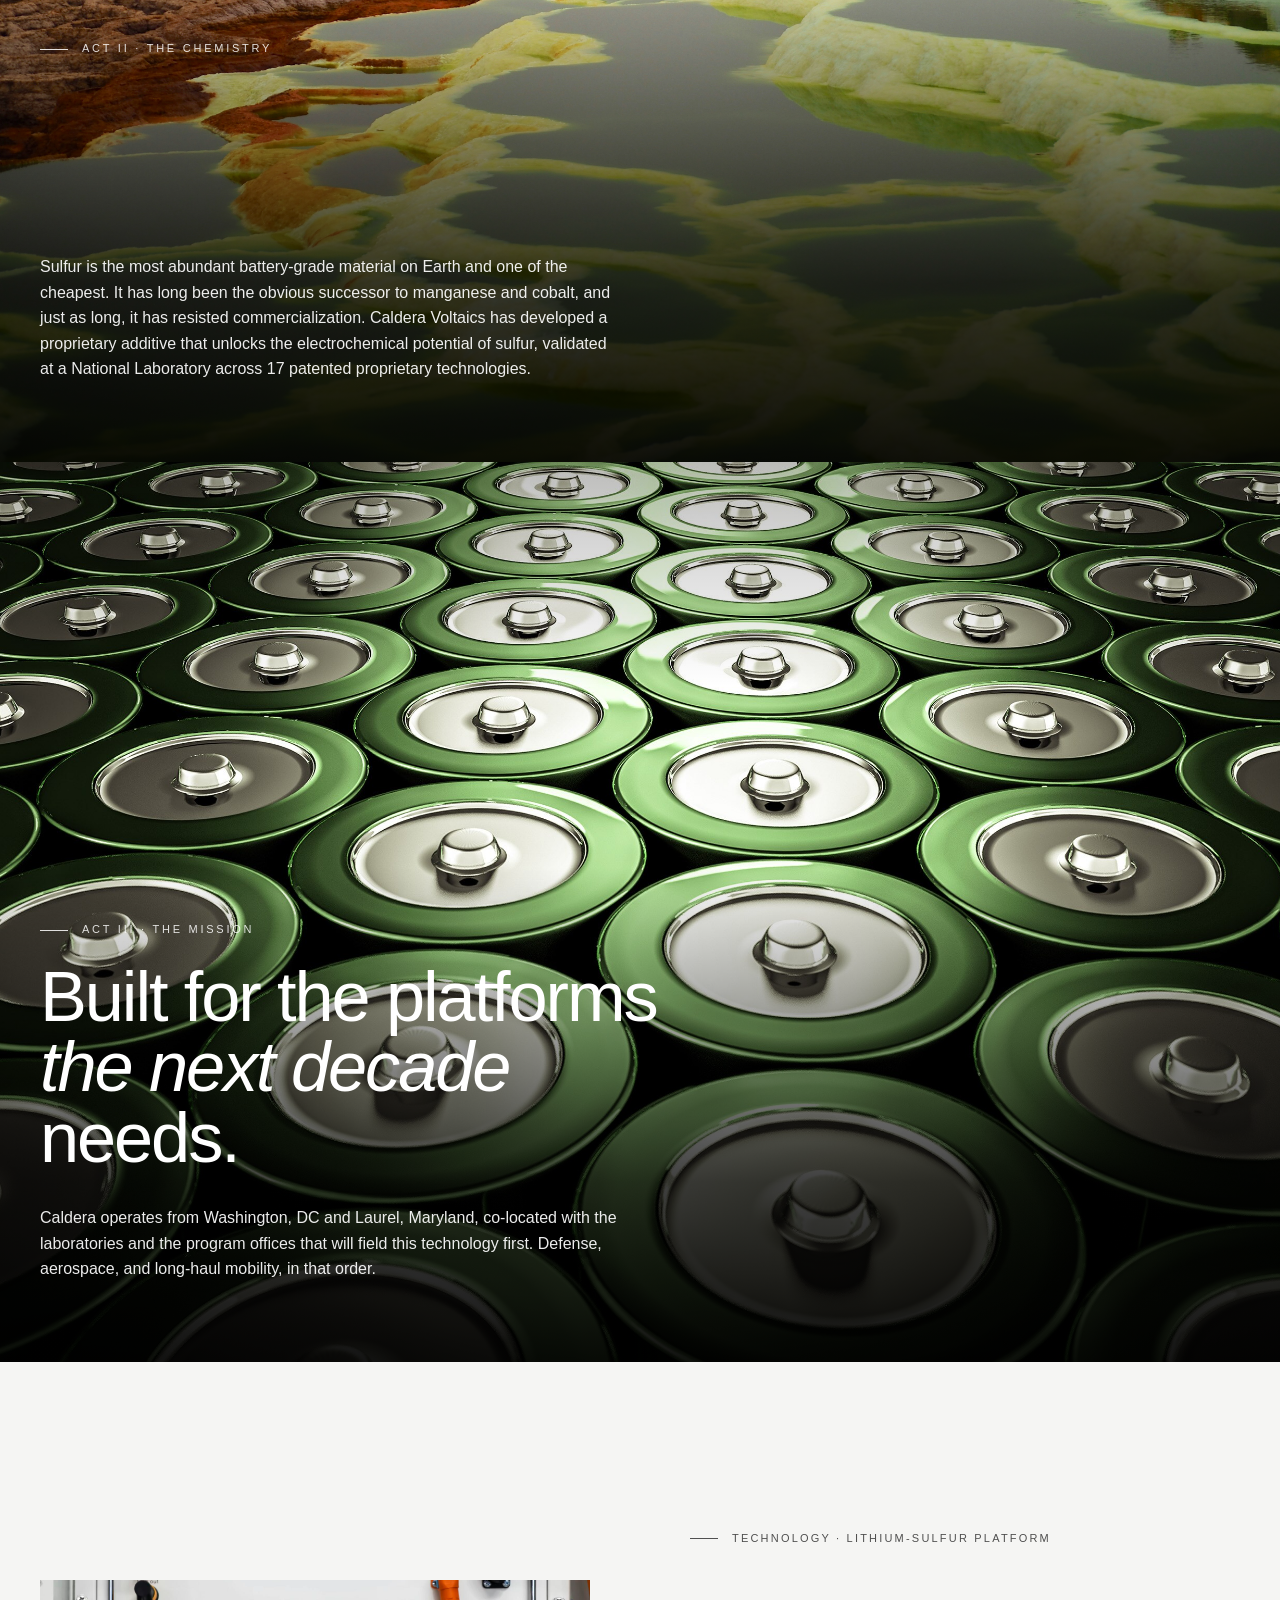
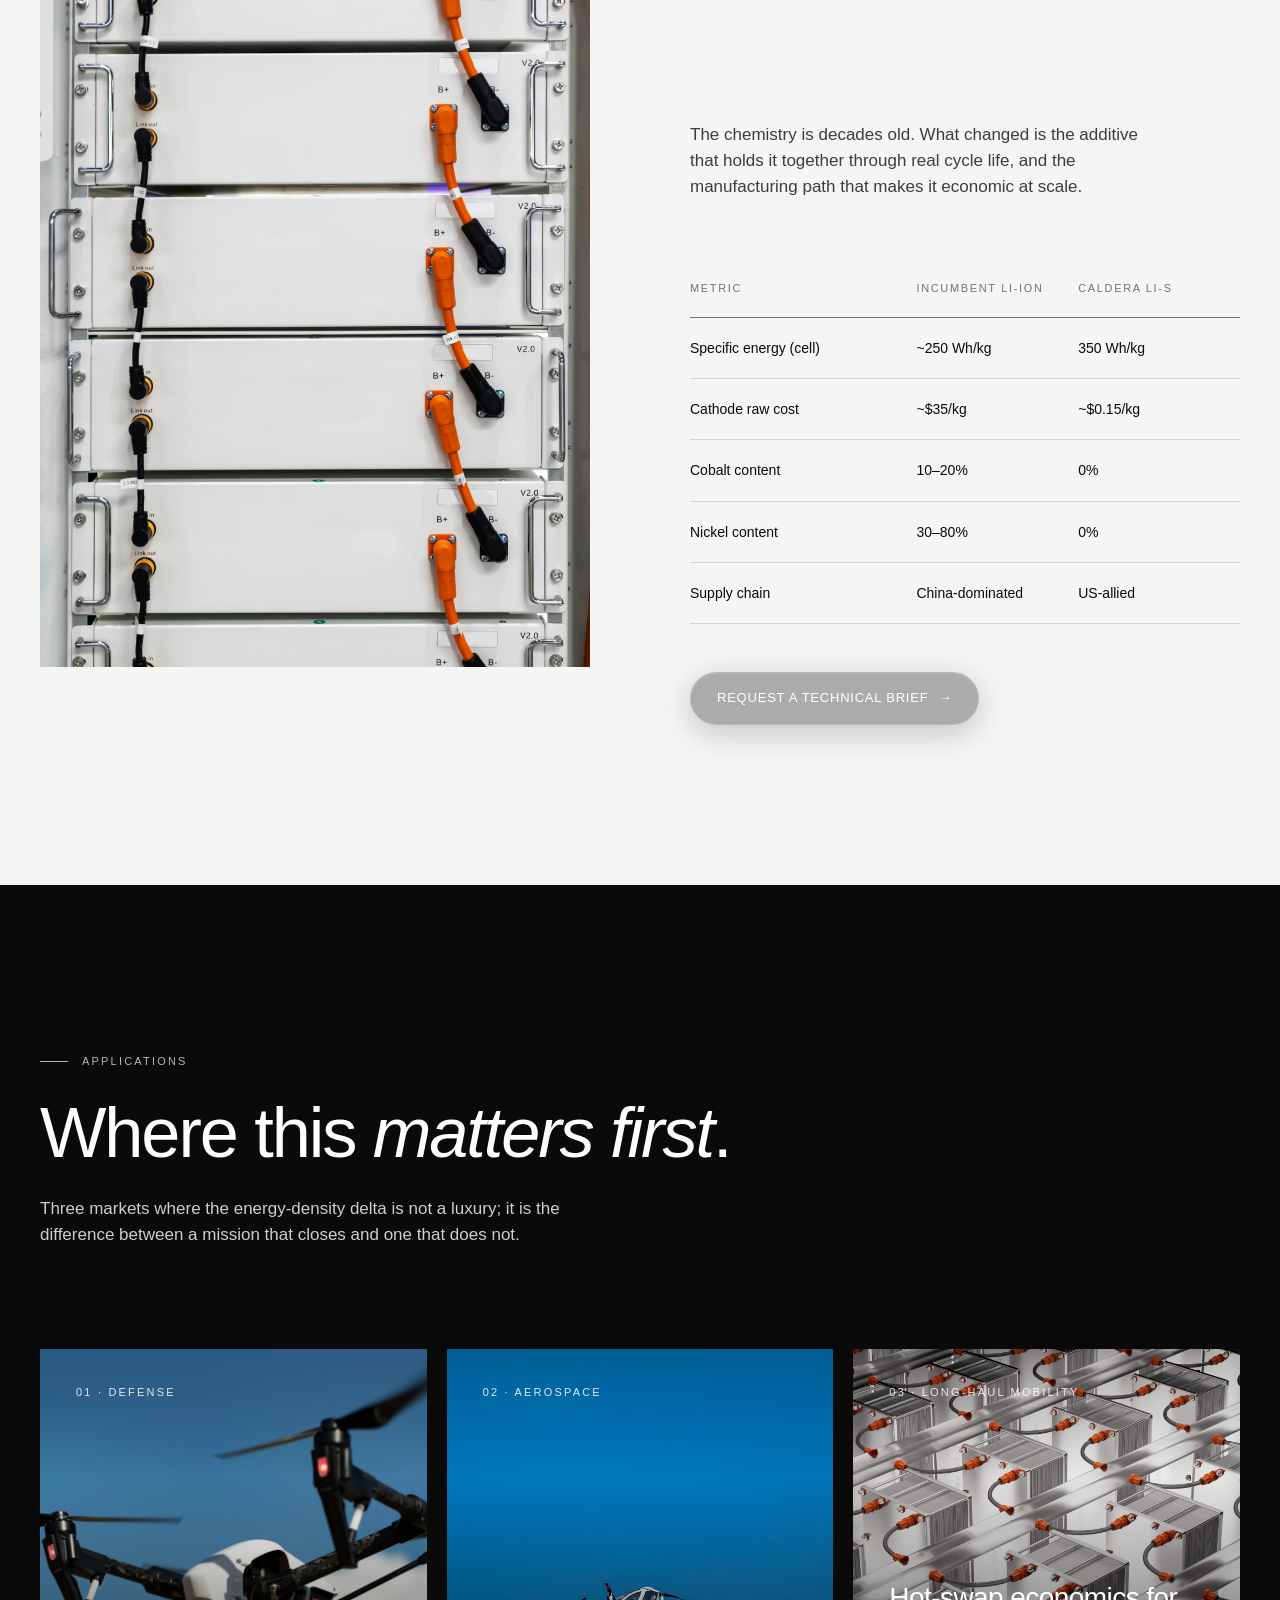
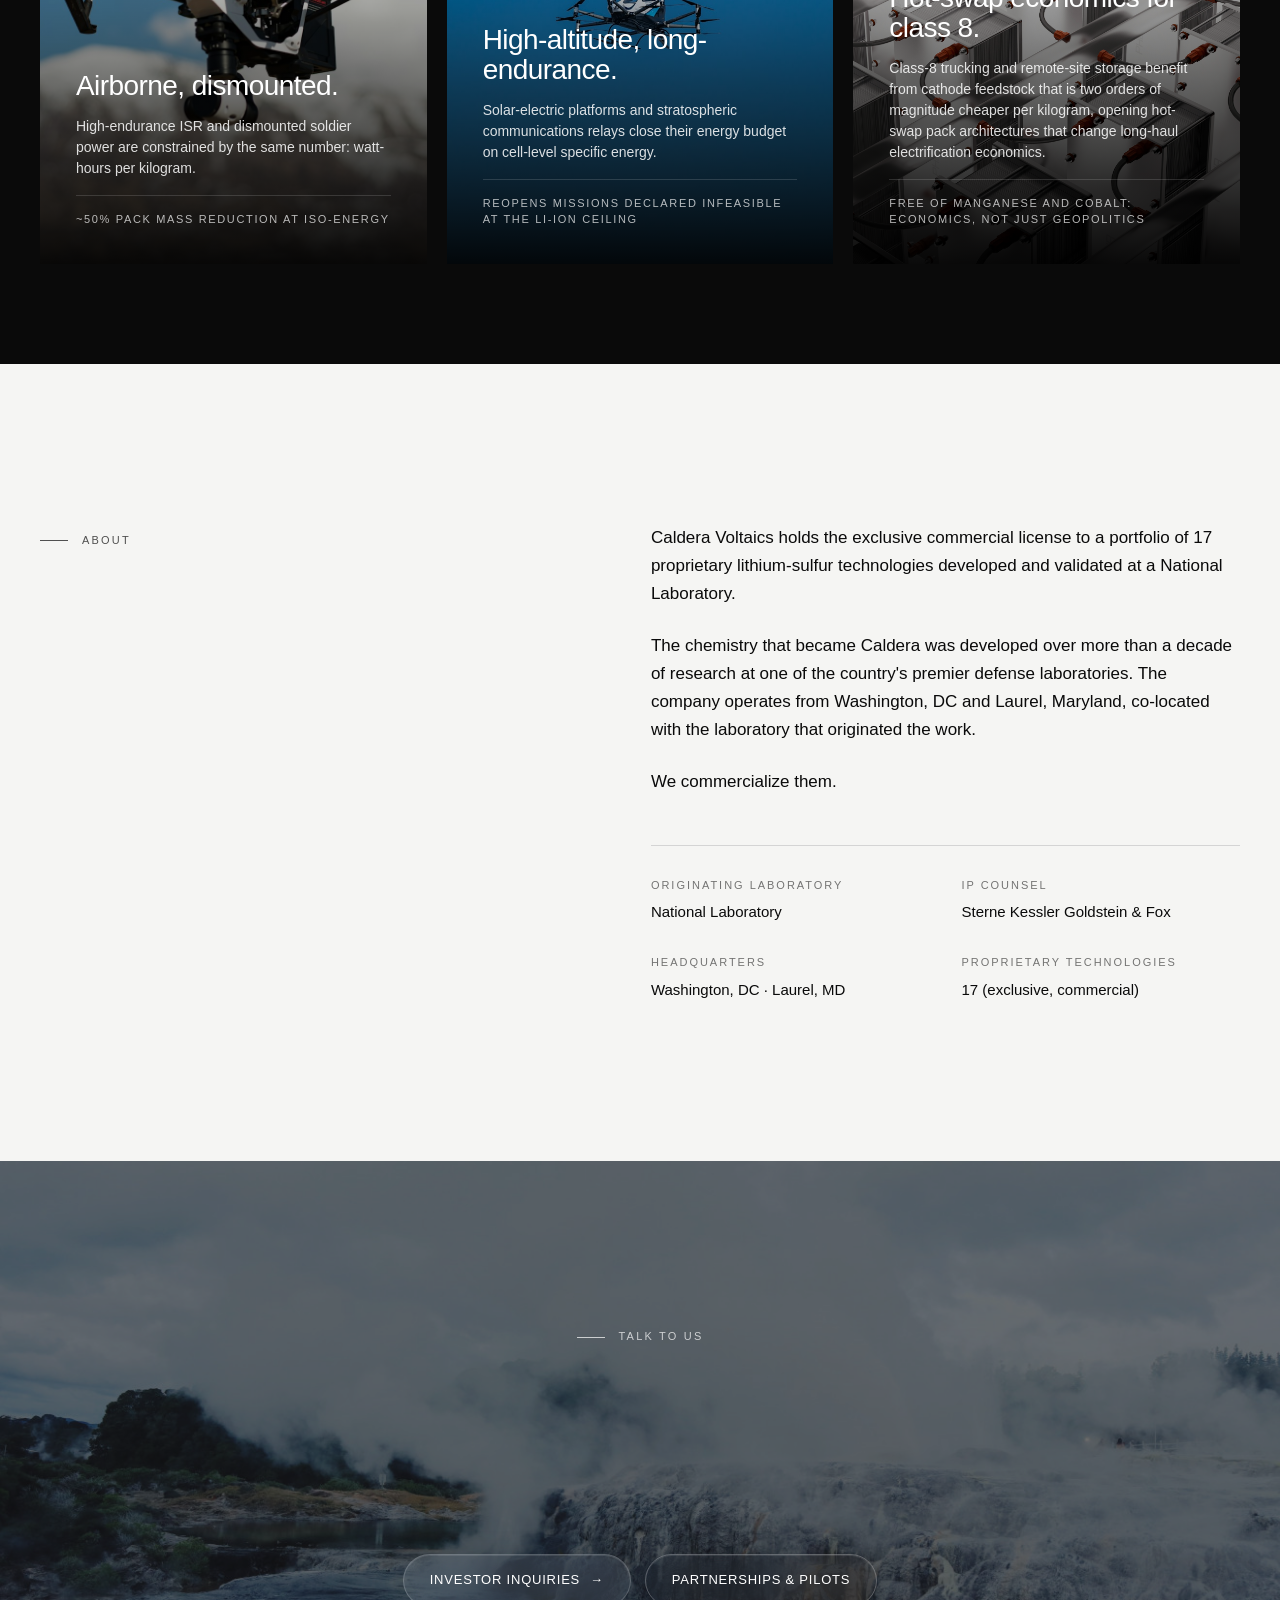
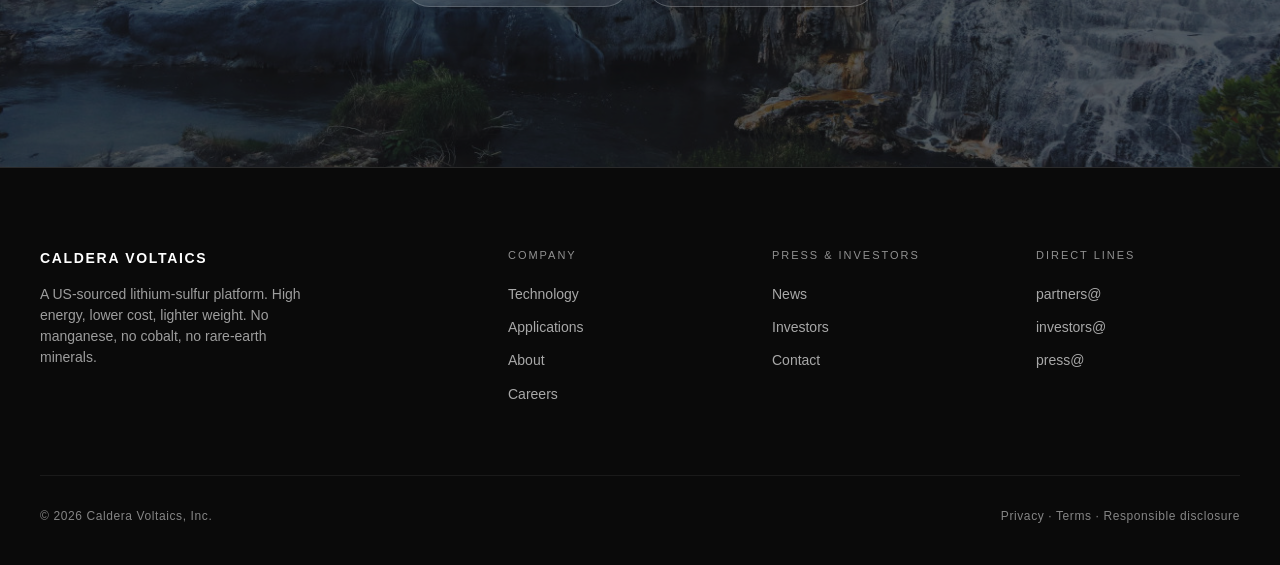
==== commit 2fa416b5: "Fix responsive issues on mobile + tablet Matrix tables (technology + applications) now stack on mobi" ====
--- a/index.html
+++ b/index.html
@@ -24,7 +24,20 @@
     <a href="contact.html" class="nav__cta">Contact</a>
     <a href="investors.html" class="nav__cta nav__cta--solid">Investors</a>
   </div>
+  <button class="nav__toggle" type="button" aria-label="Toggle menu" aria-controls="nav-drawer" aria-expanded="false"><span></span><span></span><span></span></button>
 </nav>
+
+<!-- ============ MOBILE DRAWER ============ -->
+<div class="nav__drawer" id="nav-drawer">
+  <a href="index.html">Home</a>
+  <a href="technology.html">Technology</a>
+  <a href="applications.html">Applications</a>
+  <a href="about.html">About</a>
+  <a href="news.html">News</a>
+  <a href="careers.html">Careers</a>
+  <a href="contact.html">Contact</a>
+  <a href="investors.html">Investors</a>
+</div>
 
 <!-- ============ HERO ============ -->
 <section class="hero">
--- a/css/style.css
+++ b/css/style.css
@@ -37,20 +37,20 @@
 
 /* ---------- NAV ---------- */
 .nav {
-  position: sticky; top: 0; left: 0; right: 0;
+  position: fixed; top: 0; left: 0; right: 0;
   z-index: 100;
   padding: 22px 40px;
   display: flex; align-items: center; justify-content: space-between;
   font-size: 13px;
   letter-spacing: 0.04em;
-  color: #111;
+  color: #fff;
   background: linear-gradient(to bottom,
-    rgba(255,255,255,0.96) 0%,
-    rgba(255,255,255,0.86) 55%,
-    rgba(255,255,255,0) 100%);
-  backdrop-filter: blur(10px);
-  -webkit-backdrop-filter: blur(10px);
-}
+    rgba(0,0,0,0.45) 0%,
+    rgba(0,0,0,0.18) 60%,
+    rgba(0,0,0,0) 100%);
+  pointer-events: none;
+}
+.nav > * { pointer-events: auto; }
 .nav__brand {
   font-weight: 700;
   letter-spacing: 0.14em;
@@ -60,7 +60,7 @@
 .nav__brand span { font-weight: 400; opacity: 0.6; margin-left: 8px; }
 .nav__links { display: flex; gap: 36px; list-style: none; }
 .nav__links a {
-  color: #111;
+  color: #fff;
   text-decoration: none;
   font-size: 13px;
   letter-spacing: 0.06em;
@@ -856,27 +856,27 @@
 .nav__cta {
   display: inline-flex; align-items: center;
   padding: 9px 16px;
-  border: 1px solid rgba(17,17,17,0.35);
+  border: 1px solid rgba(255,255,255,0.4);
   border-radius: 100px;
-  color: #111;
+  color: #fff;
   text-decoration: none;
   font-size: 11px;
   letter-spacing: 0.14em;
   text-transform: uppercase;
   transition: all 0.3s var(--ease);
 }
-.nav__cta:hover { border-color: #111; background: rgba(17,17,17,0.06); }
+.nav__cta:hover { border-color: #fff; background: rgba(255,255,255,0.1); }
 .nav__cta--solid {
-  background: #111;
-  color: #fff;
-  border-color: #111;
-}
-.nav__cta--solid:hover { background: rgba(17,17,17,0.85); color: #fff; }
+  background: #fff;
+  color: var(--ink);
+  border-color: #fff;
+}
+.nav__cta--solid:hover { background: rgba(255,255,255,0.85); color: var(--ink); }
 .nav__cta.active {
-  background: rgba(17,17,17,0.08);
-  border-color: rgba(17,17,17,0.7);
-}
-.nav__cta--solid.active { background: #111; color: #fff; }
+  background: rgba(255,255,255,0.15);
+  border-color: rgba(255,255,255,0.75);
+}
+.nav__cta--solid.active { background: #fff; color: var(--ink); }
 
 /* ---------- SUBPAGE HERO (shorter than home hero, same vocabulary) ---------- */
 .subhero {
@@ -1279,12 +1279,60 @@
   text-transform: uppercase;
 }
 
+/* ---------- MOBILE MENU TOGGLE ---------- */
+.nav__toggle {
+  display: none;
+  background: transparent;
+  border: 1px solid rgba(255,255,255,0.4);
+  border-radius: 100px;
+  width: 44px; height: 36px;
+  padding: 0;
+  cursor: pointer;
+  position: relative;
+}
+.nav__toggle span {
+  position: absolute;
+  left: 50%; top: 50%;
+  width: 16px; height: 1.5px;
+  background: #fff;
+  transform: translate(-50%, -50%);
+  transition: transform 0.25s var(--ease), opacity 0.25s var(--ease);
+}
+.nav__toggle span:nth-child(1) { transform: translate(-50%, calc(-50% - 5px)); }
+.nav__toggle span:nth-child(3) { transform: translate(-50%, calc(-50% + 5px)); }
+.nav__menu-open .nav__toggle span:nth-child(1) { transform: translate(-50%, -50%) rotate(45deg); }
+.nav__menu-open .nav__toggle span:nth-child(2) { opacity: 0; }
+.nav__menu-open .nav__toggle span:nth-child(3) { transform: translate(-50%, -50%) rotate(-45deg); }
+
+.nav__drawer {
+  display: none;
+  position: fixed;
+  inset: 0;
+  background: rgba(8, 8, 8, 0.96);
+  z-index: 99;
+  flex-direction: column;
+  padding: 100px 28px 40px;
+  gap: 14px;
+}
+.nav__drawer a {
+  color: #fff;
+  text-decoration: none;
+  font-size: 24px;
+  letter-spacing: 0.04em;
+  padding: 14px 0;
+  border-bottom: 1px solid rgba(255,255,255,0.1);
+}
+.nav__drawer a:last-of-type { border-bottom: 0; }
+.nav__menu-open .nav__drawer { display: flex; }
+.nav__menu-open { overflow: hidden; }
+
 /* ---------- RESPONSIVE ---------- */
 @media (max-width: 1024px) {
   .nav { padding: 18px 24px; }
   .nav__links { display: none; }
-  .nav__right { gap: 12px; font-size: 10px; }
+  .nav__right { gap: 10px; font-size: 10px; }
   .nav__clock { display: none; }
+  .nav__toggle { display: inline-flex; align-items: center; justify-content: center; }
   .section, .stats, .tech, .apps, .about, .cta-strip, footer { padding-left: 24px; padding-right: 24px; }
   .hero__content { padding: 80px 24px 48px; }
   .subhero__inner { padding: 100px 24px 48px; }
@@ -1308,12 +1356,46 @@
 }
 
 @media (max-width: 600px) {
+  .nav__brand { font-size: 14px; letter-spacing: 0.12em; }
+  .nav__brand span { display: none; }
+  .nav__cta { padding: 7px 12px; font-size: 10px; letter-spacing: 0.1em; }
   .stats__inner { grid-template-columns: 1fr; }
   .footer__inner { grid-template-columns: 1fr; }
   .footer__bottom { flex-direction: column; gap: 12px; }
-  .matrix__row { font-size: 12px; }
   .meta-band { grid-template-columns: 1fr; }
   .job { grid-template-columns: 1fr auto; }
   .job__dept { display: none; }
   .section { padding: 90px 24px; }
-}
+
+  /* Matrix: stack each row as its own block on mobile. First cell becomes
+     the row label, remaining cells stack below. Head row hides because the
+     column labels lose meaning once cells are stacked. */
+  .matrix__row,
+  .matrix--4 .matrix__row {
+    grid-template-columns: 1fr;
+    gap: 6px;
+    padding: 18px 0;
+    font-size: 14px;
+  }
+  .matrix__row--head { display: none; }
+  .matrix__row > div:first-child {
+    font-size: 11px;
+    letter-spacing: 0.14em;
+    text-transform: uppercase;
+    opacity: 0.55;
+    font-weight: 500;
+  }
+  .matrix__row > div.tl { font-size: 16px; }
+
+  /* Stronger overlay over subhero hero images so white text stays legible
+     on mobile, where image detail competes with copy more aggressively. */
+  .subhero__shade,
+  .hero__shade {
+    background: linear-gradient(180deg,
+      rgba(0,0,0,0.55) 0%,
+      rgba(0,0,0,0.2) 30%,
+      rgba(0,0,0,0.2) 50%,
+      rgba(0,0,0,0.85) 85%,
+      rgba(0,0,0,0.95) 100%);
+  }
+}
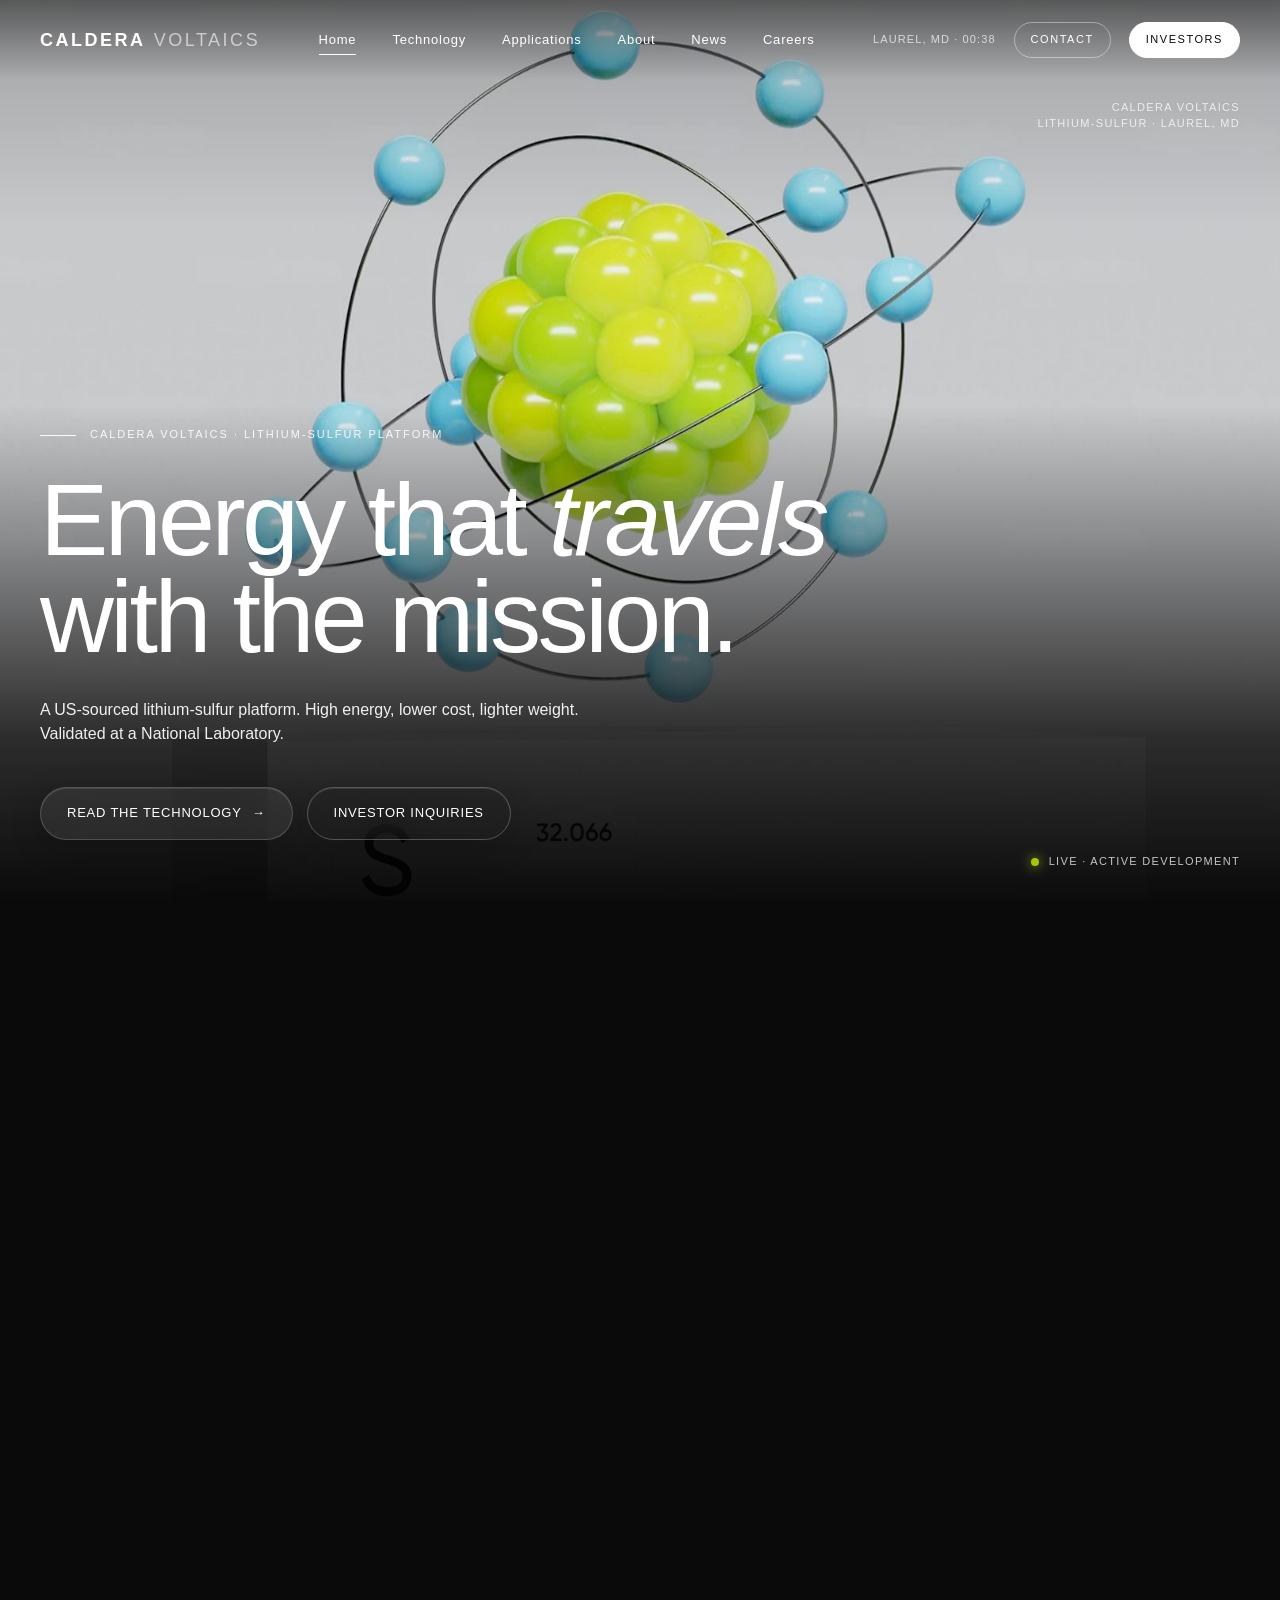
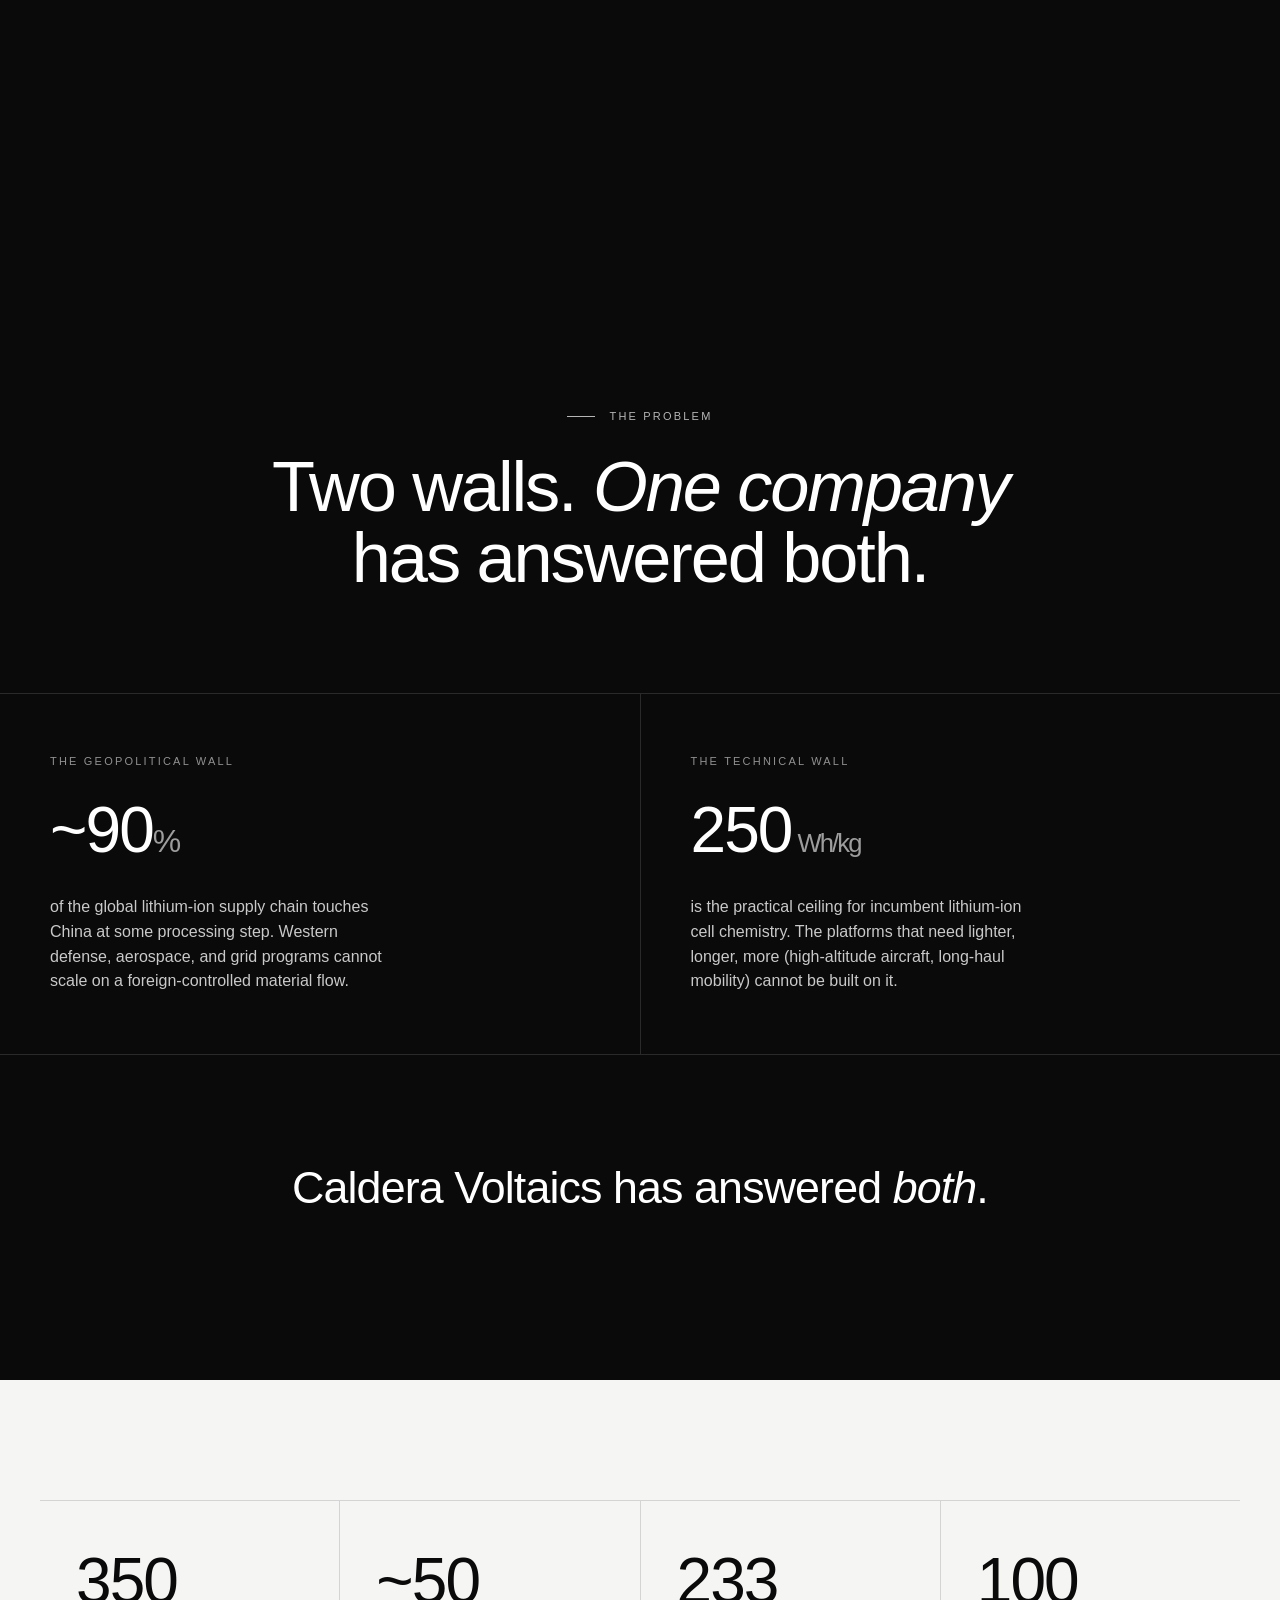
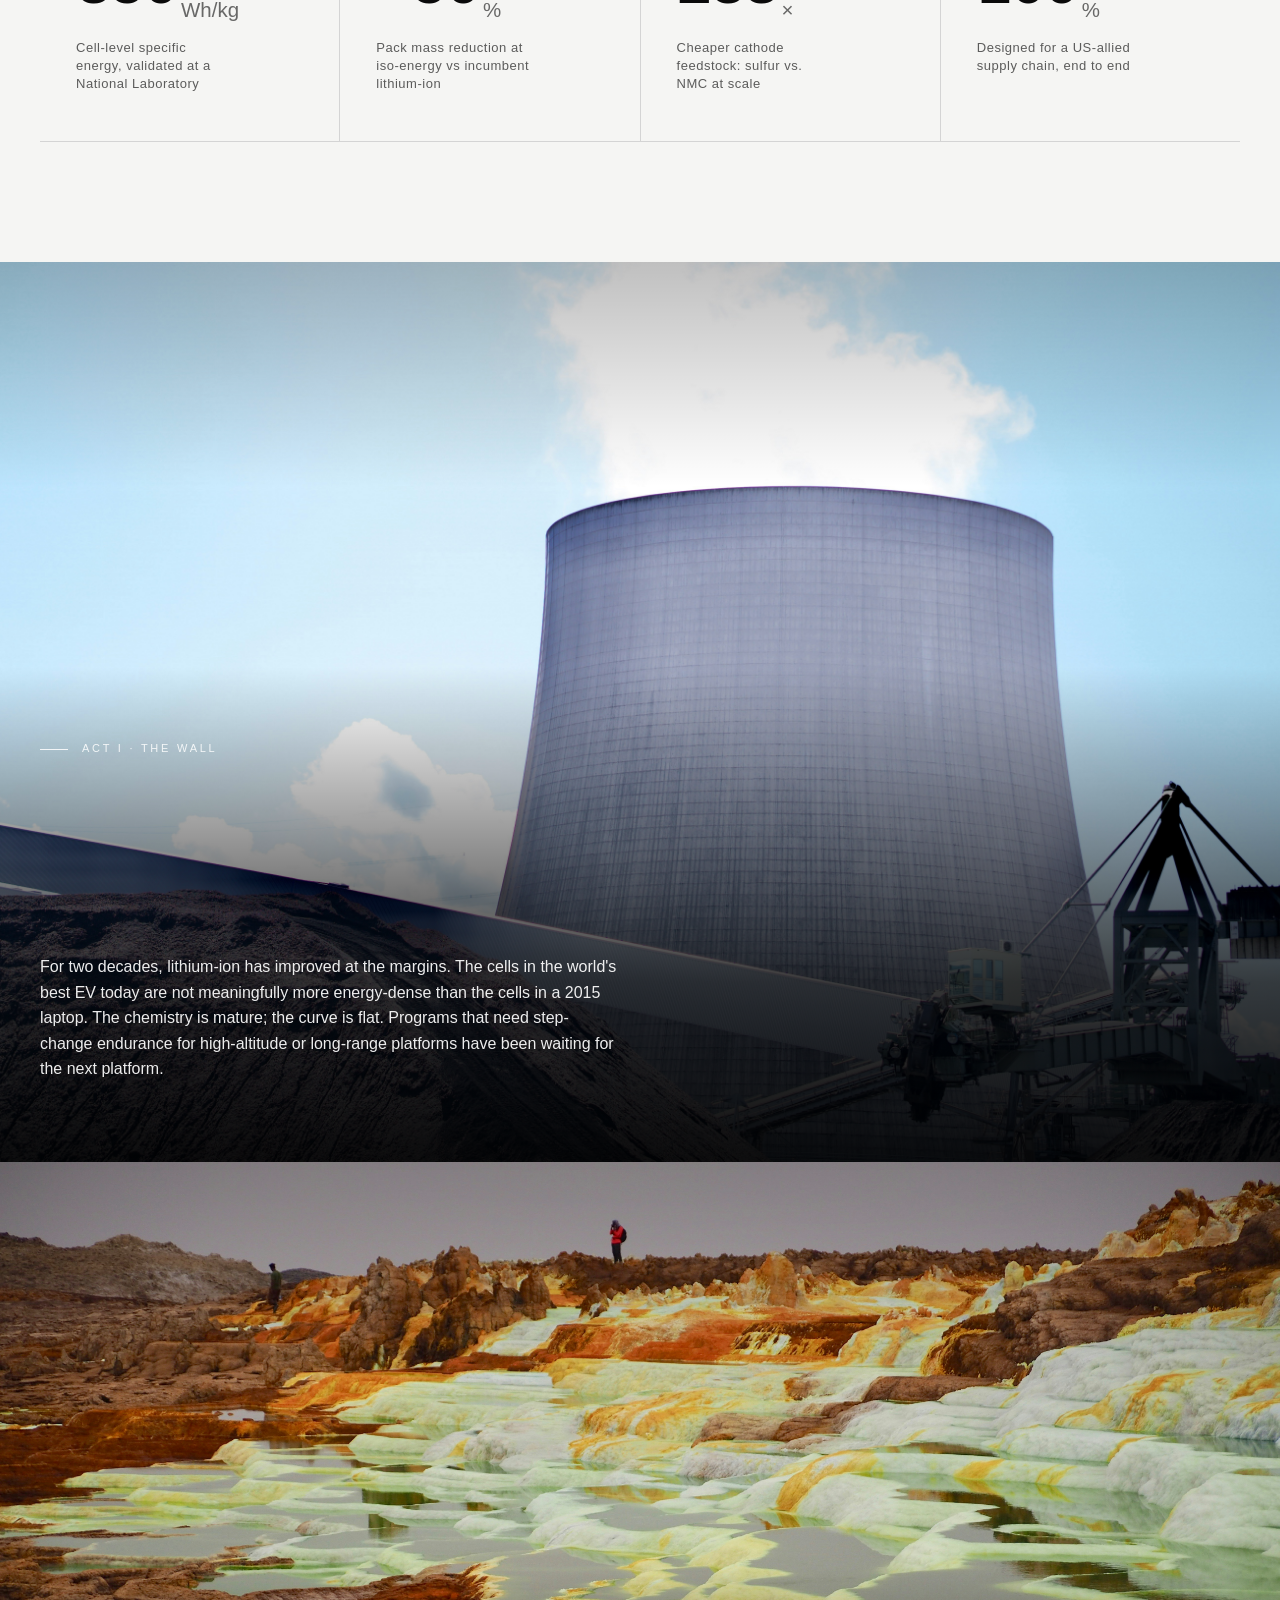
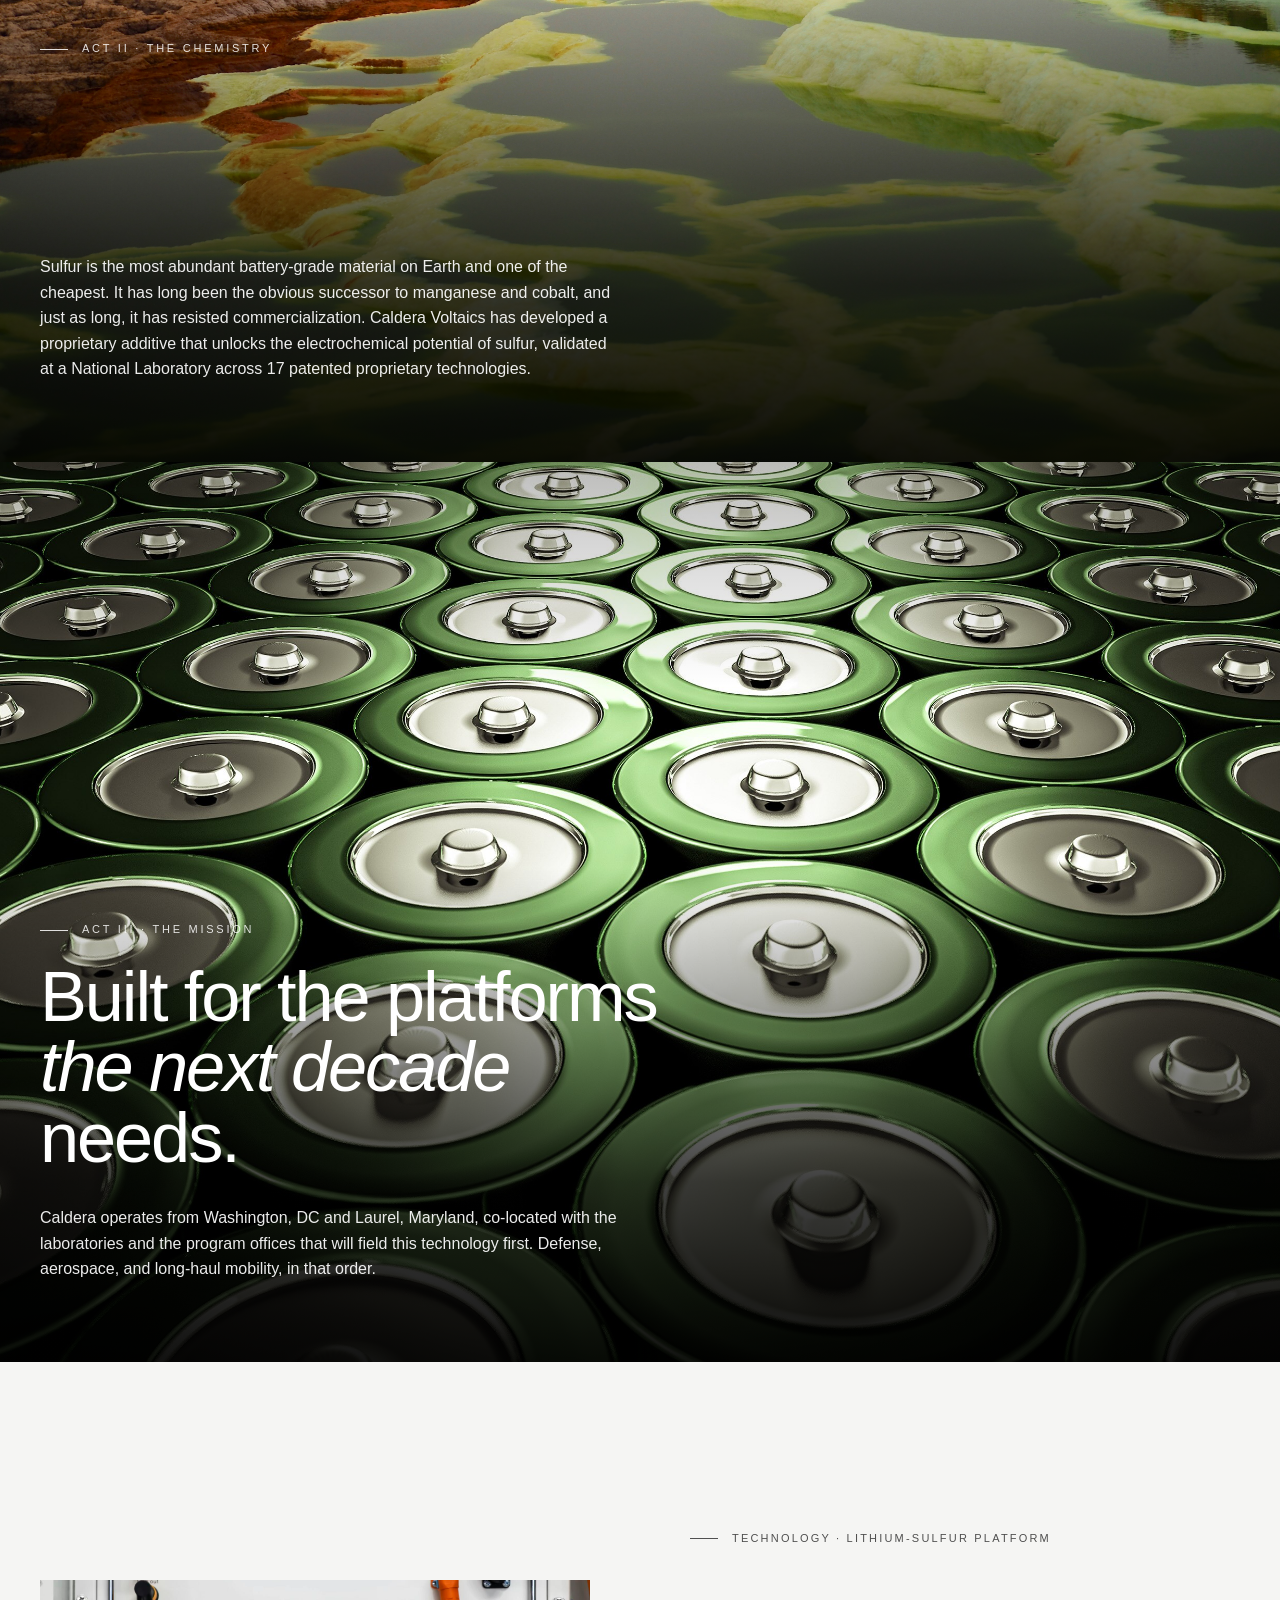
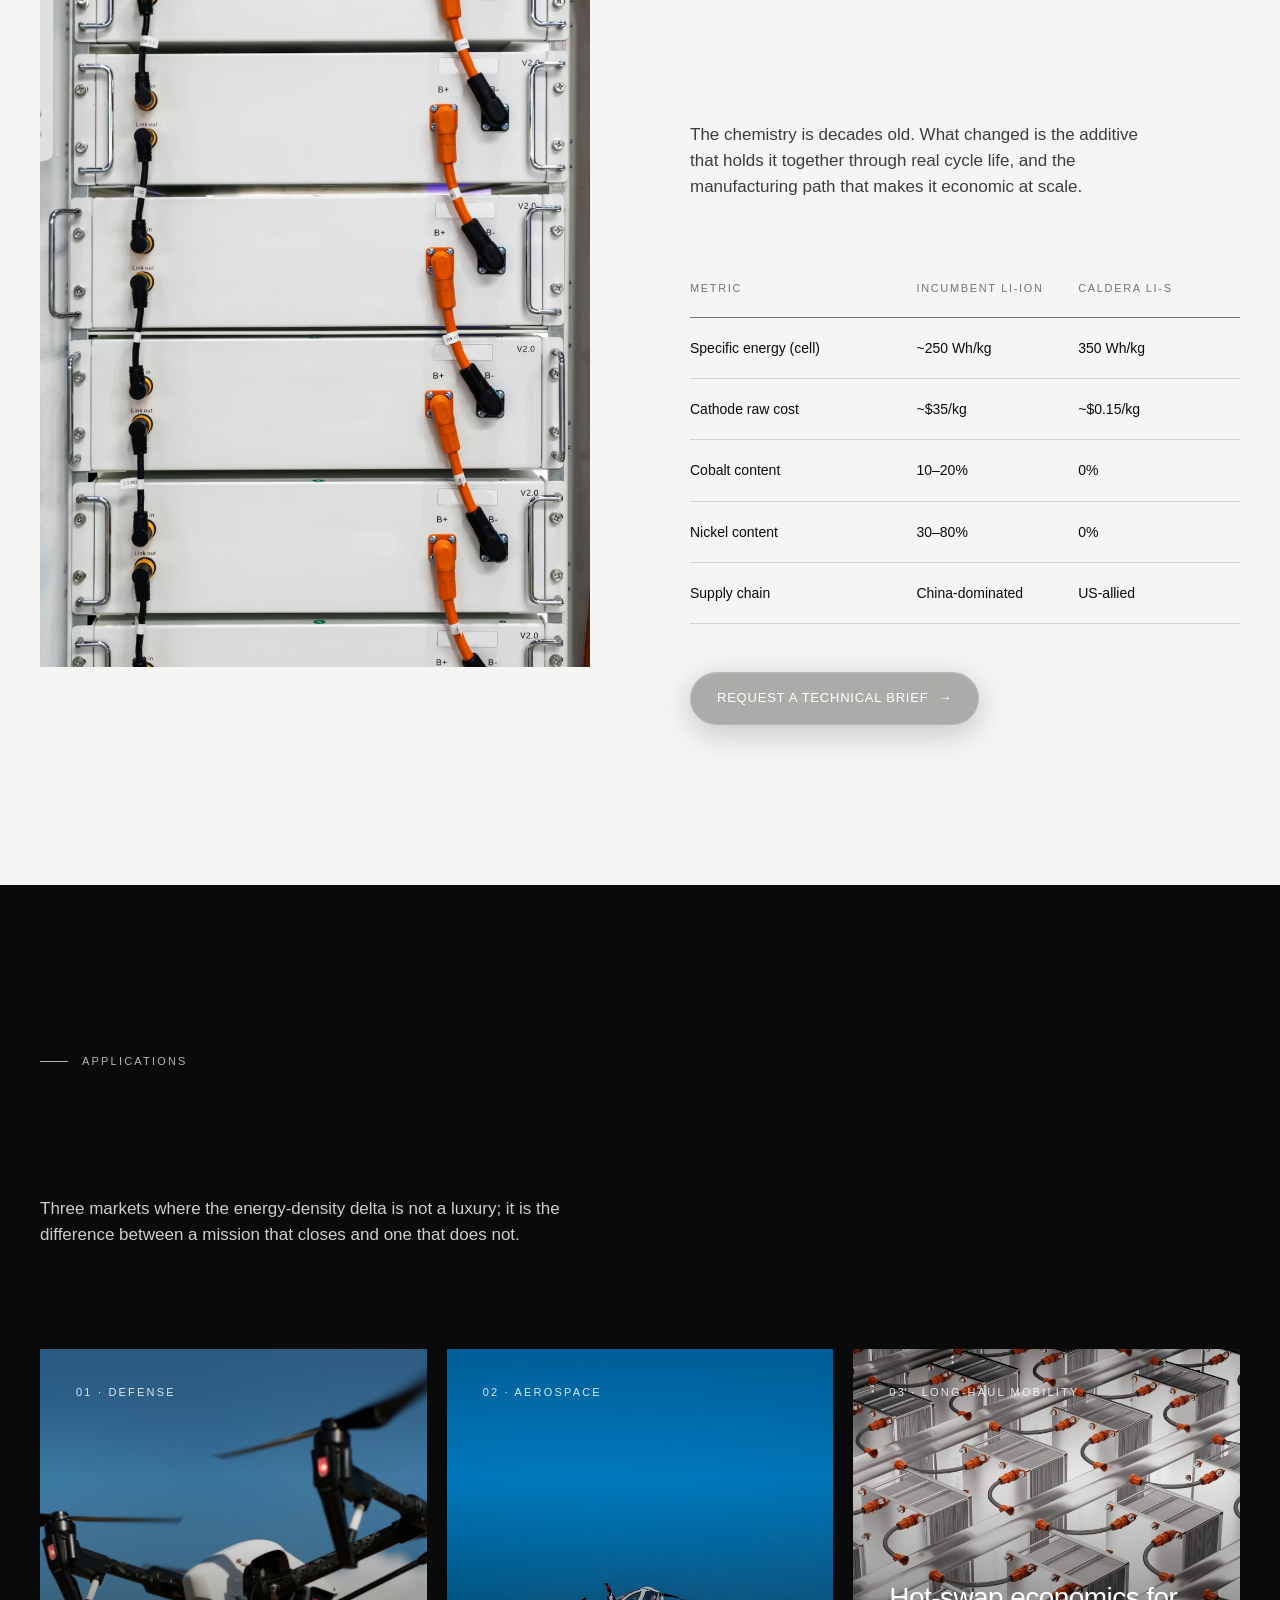
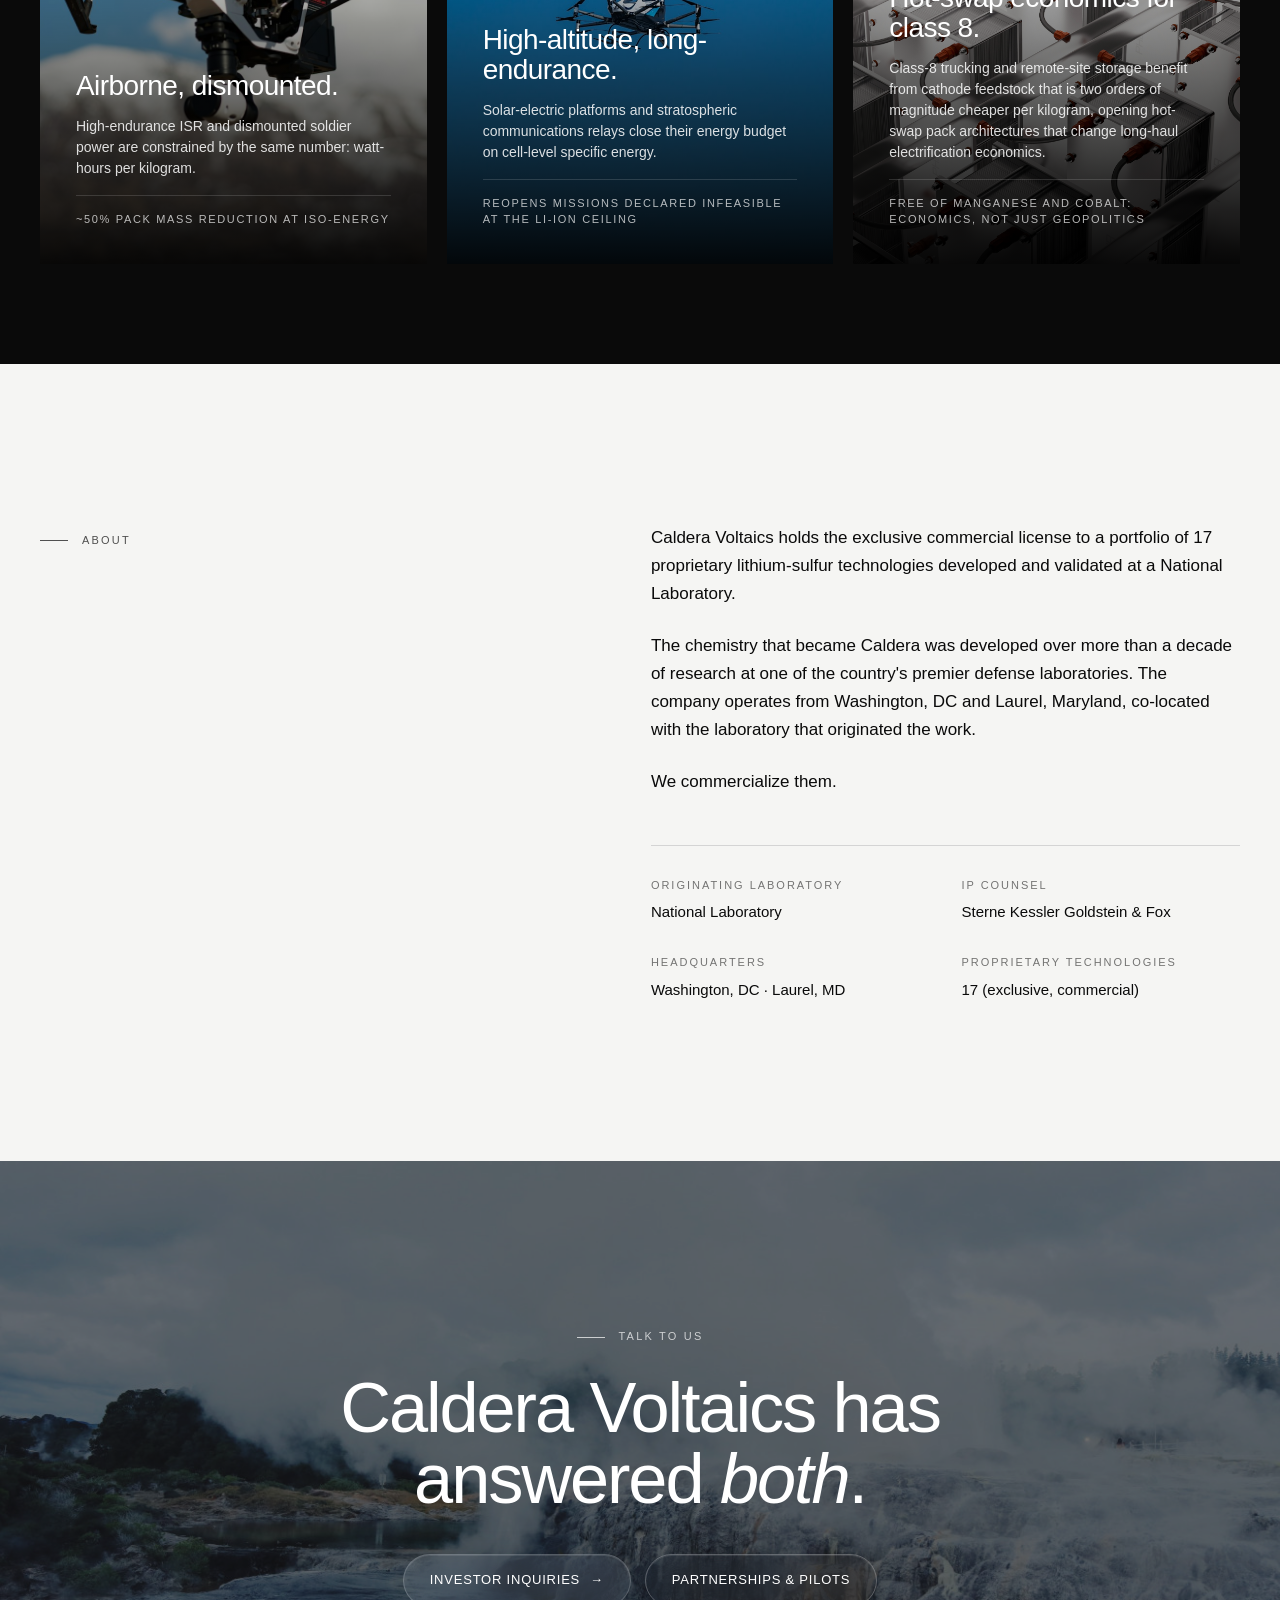
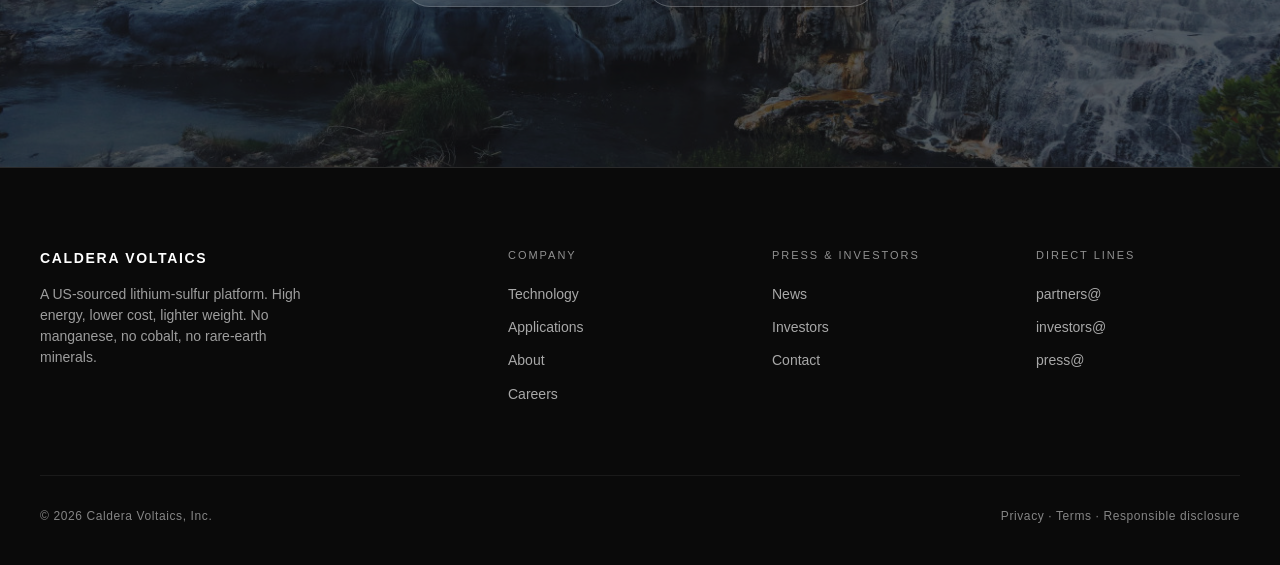
==== commit 93f382cd: "Swap hero video to sulfur_to_battery_morph - Replace 0613.mp4 with sulfur_to_battery_morph.mp4 on ho" ====
--- a/index.html
+++ b/index.html
@@ -43,8 +43,8 @@
 <section class="hero">
   <div class="hero__sticky">
     <div class="hero__media">
-      <video class="mono hero-video" muted playsinline preload="auto" poster="assets/images/jorge-tung-E0gtyLcD4NE-unsplash.jpeg" aria-label="Caldera Voltaics hero clip">
-        <source src="assets/0613.mp4" type="video/mp4">
+      <video class="mono hero-video" muted playsinline preload="auto" poster="assets/images/planet-volumes-4Fkg_bXylpE-unsplash.jpeg" aria-label="Sulfur element transforming into a finished battery cell">
+        <source src="assets/sulfur_to_battery_morph.mp4" type="video/mp4">
       </video>
     </div>
     <div class="hero__overlay"></div>
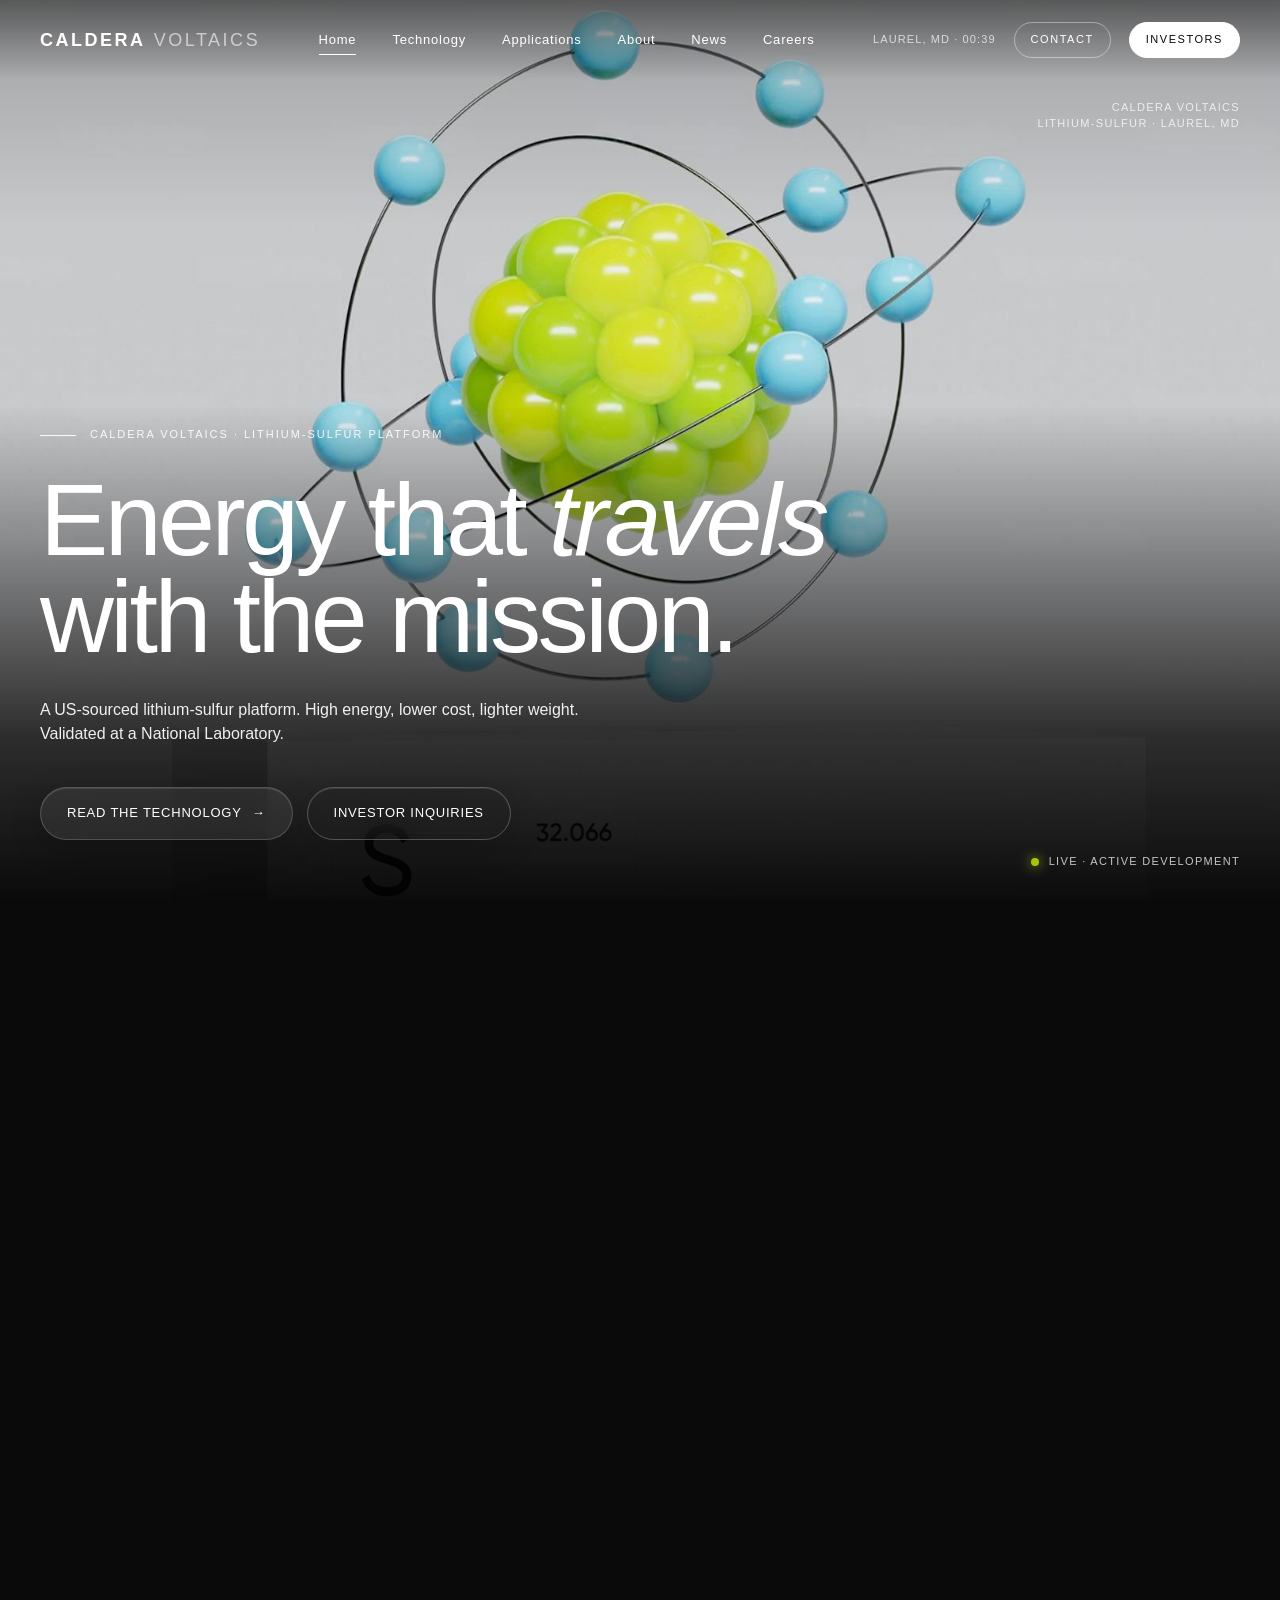
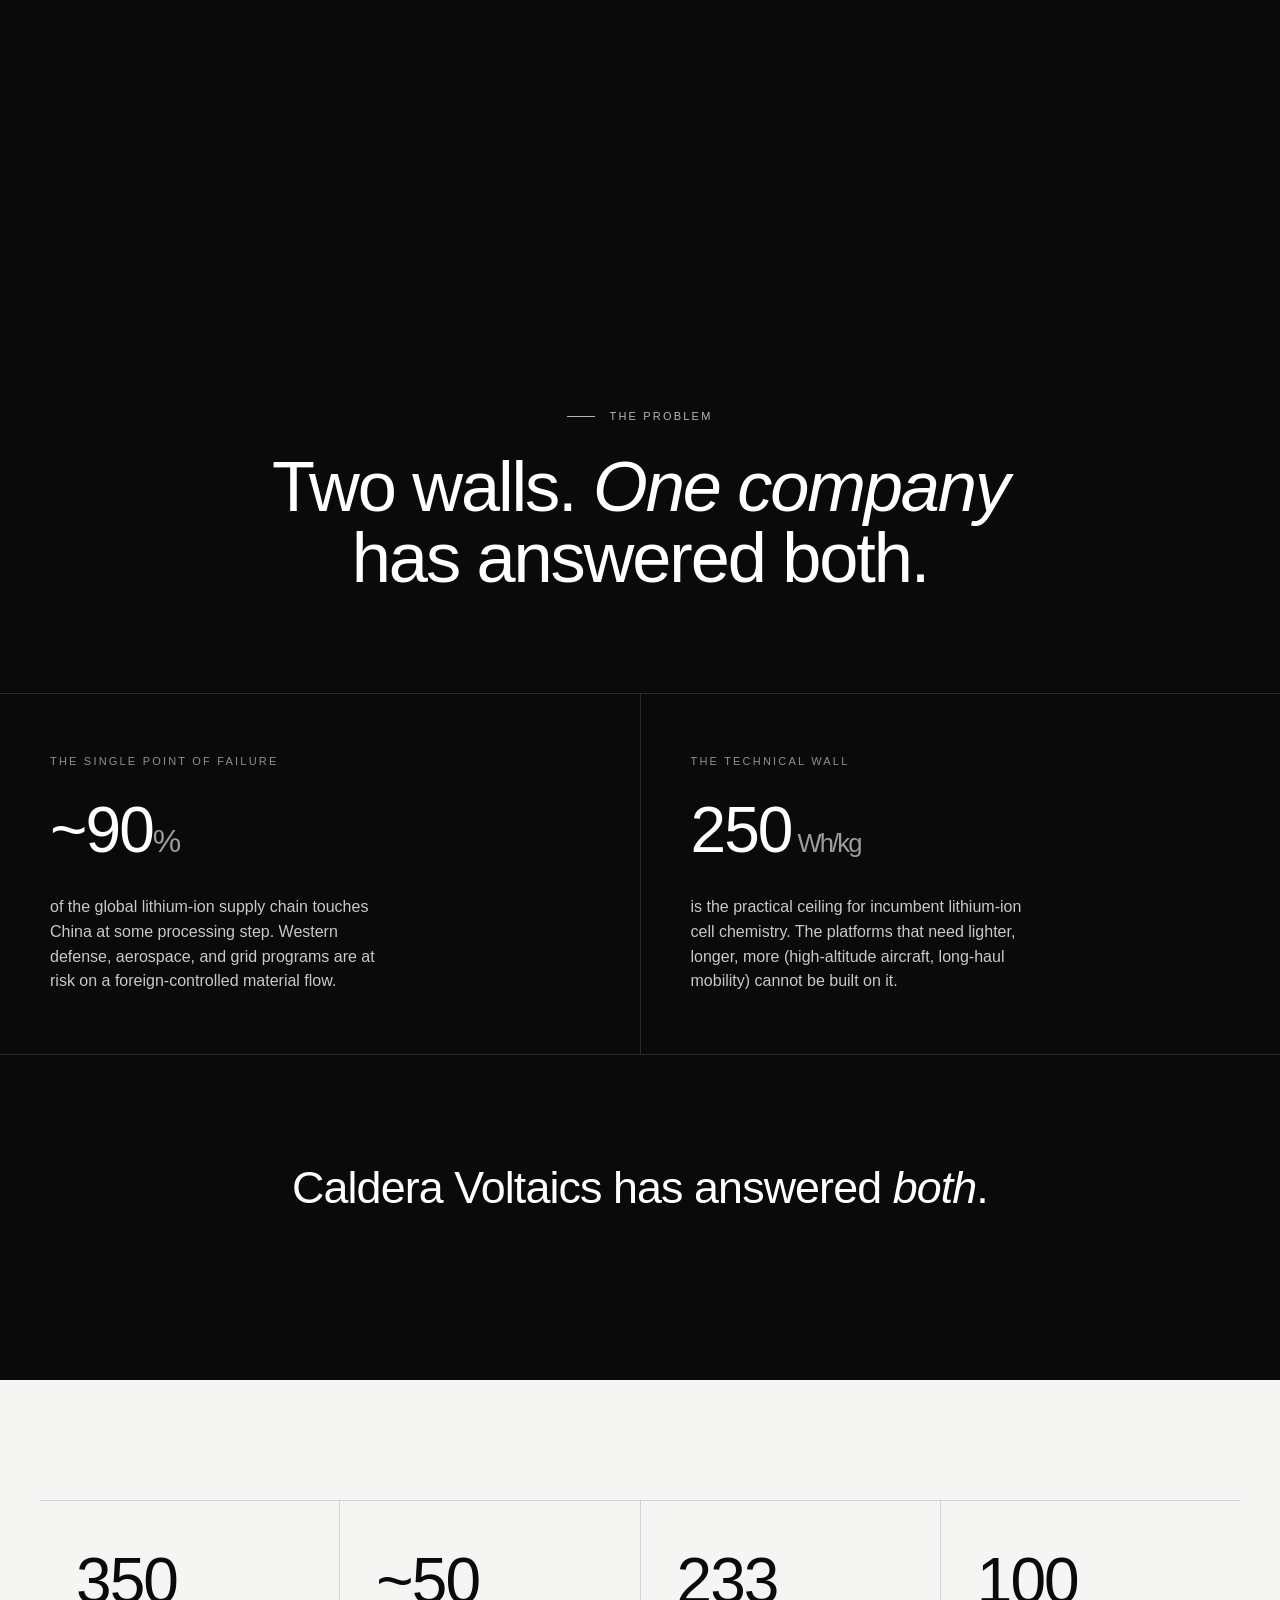
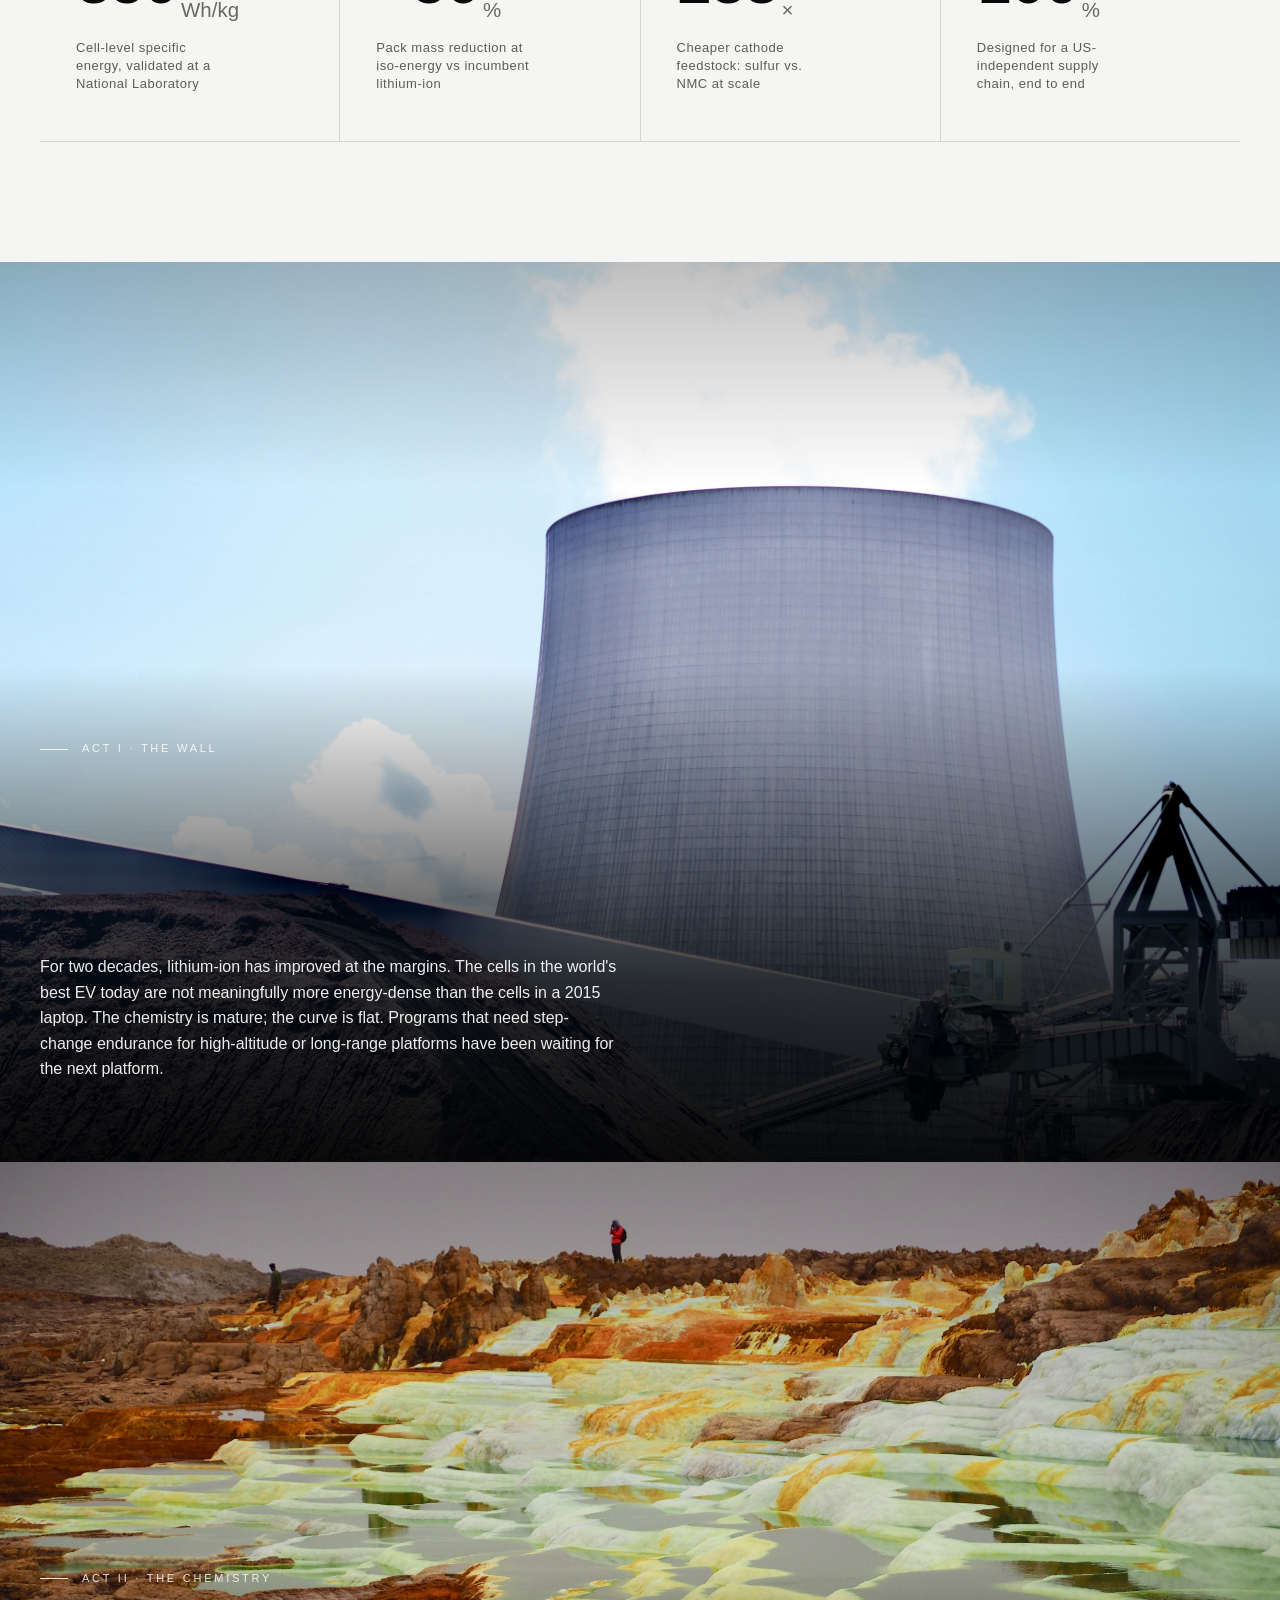
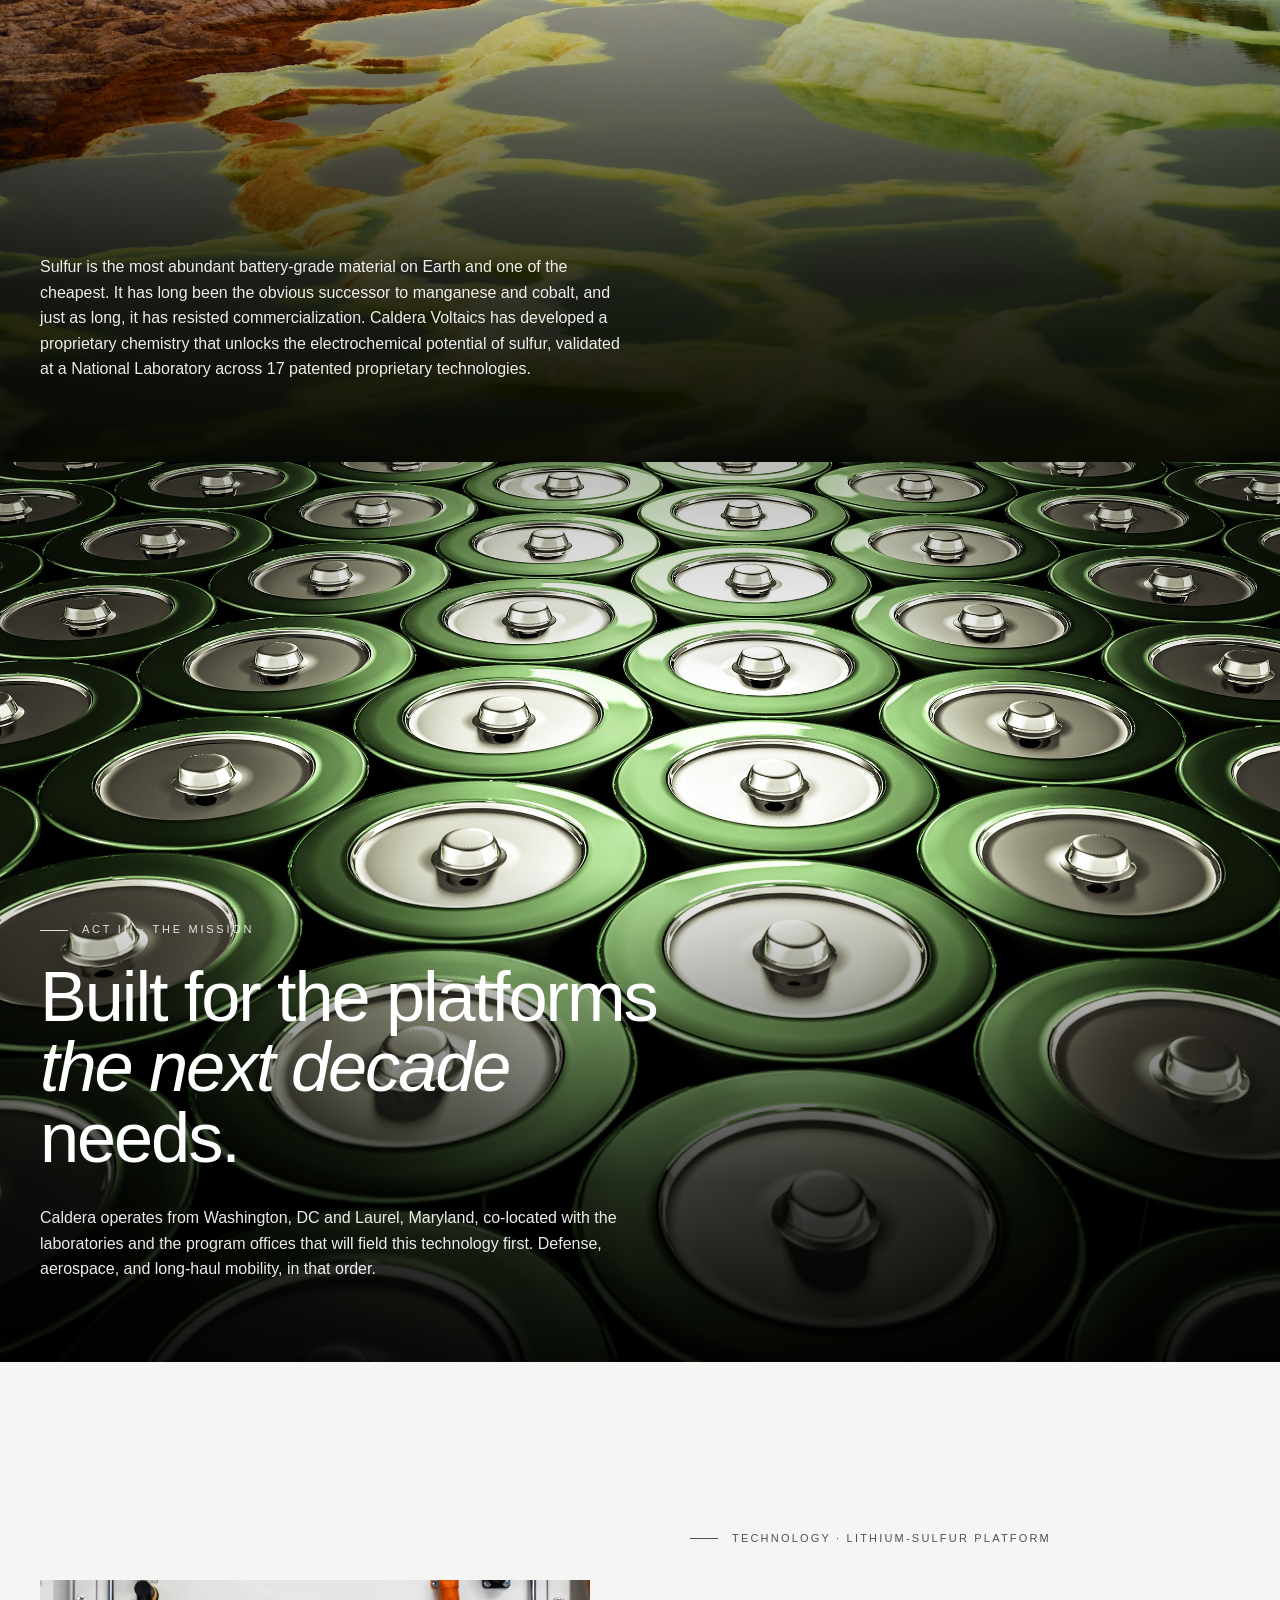
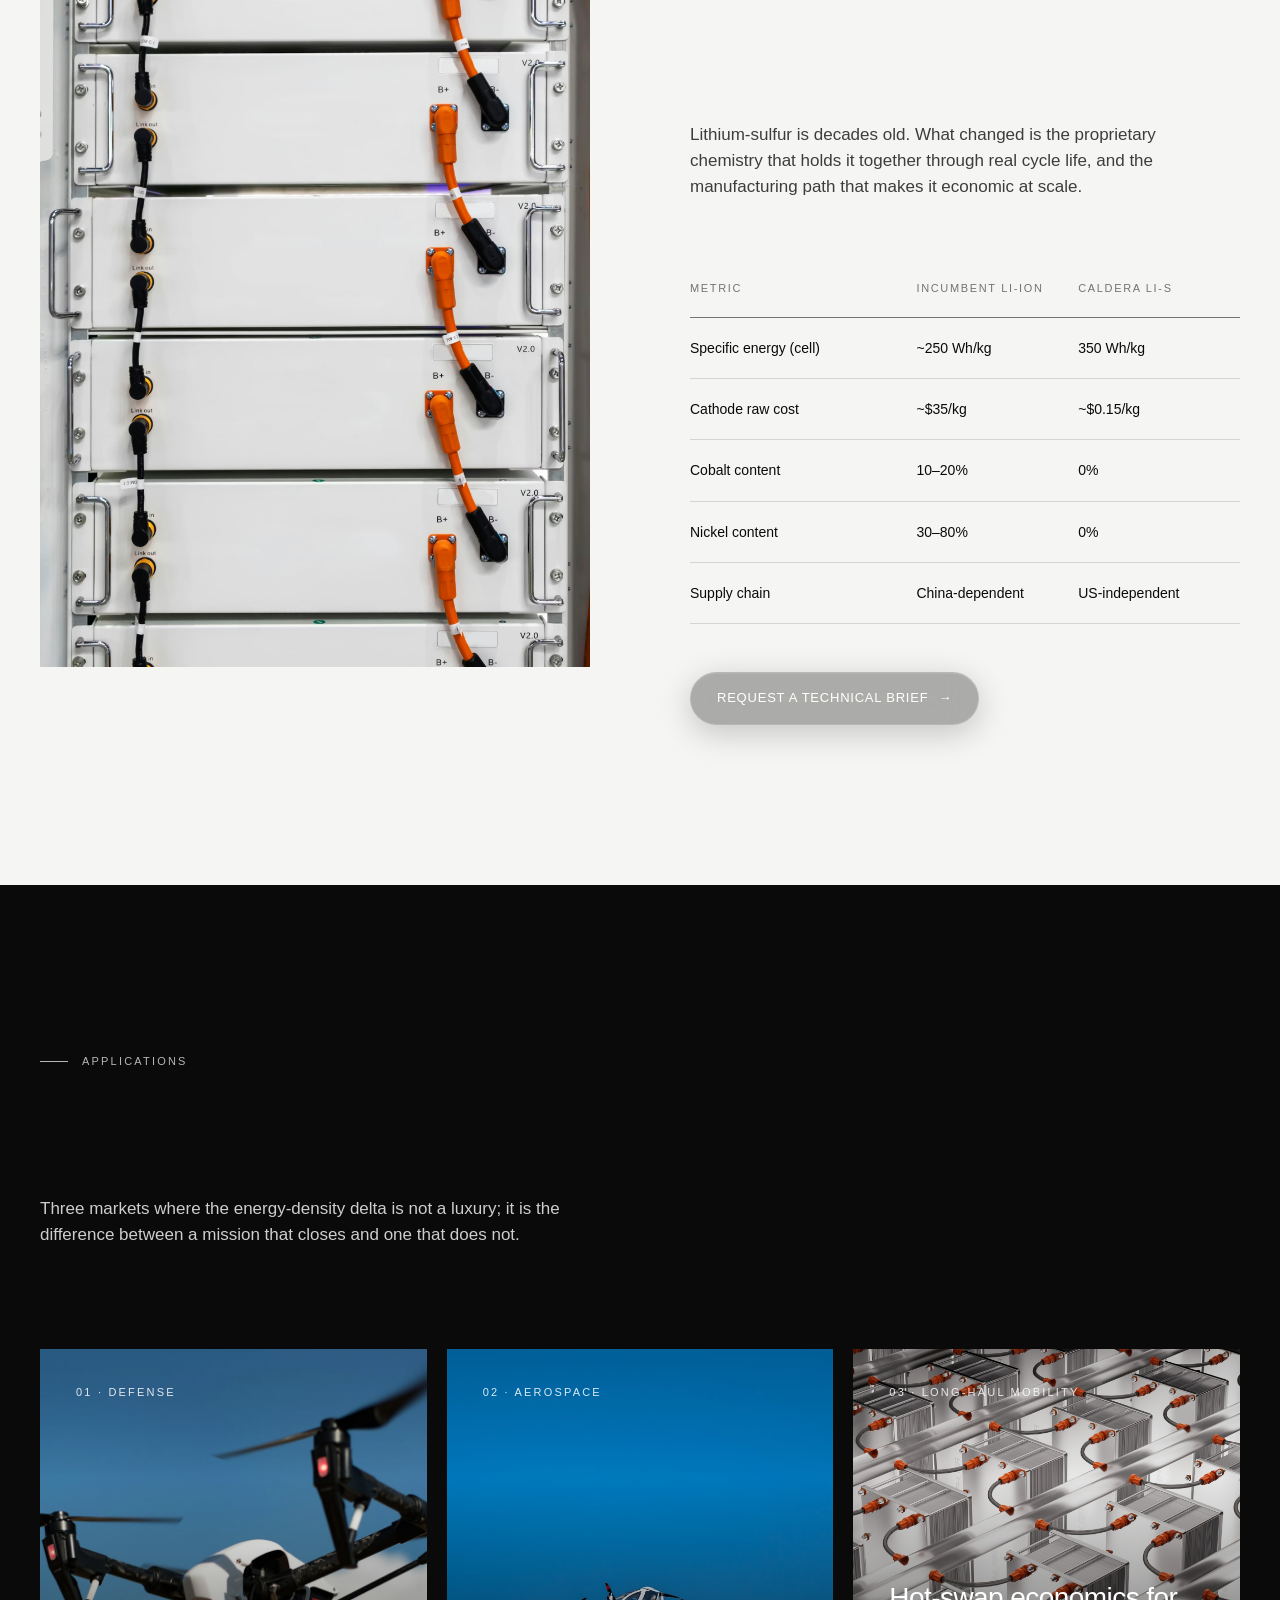
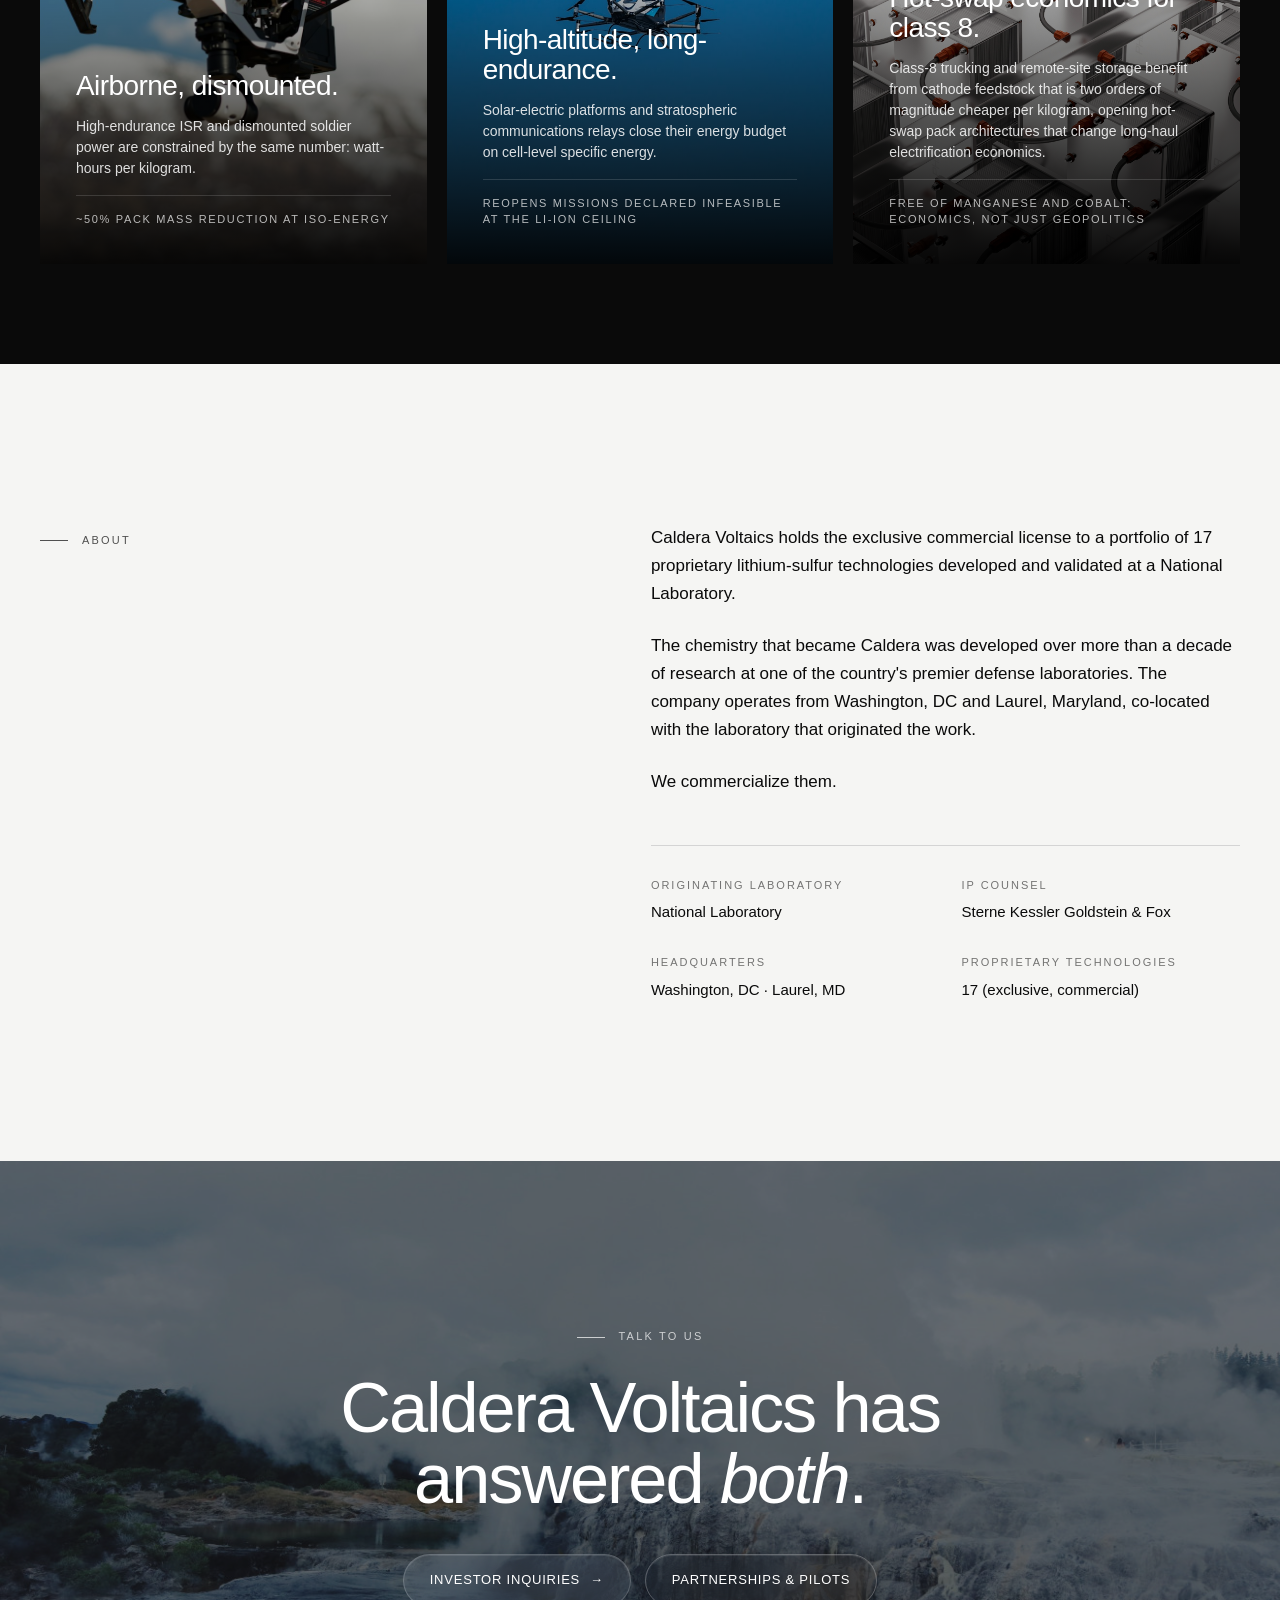
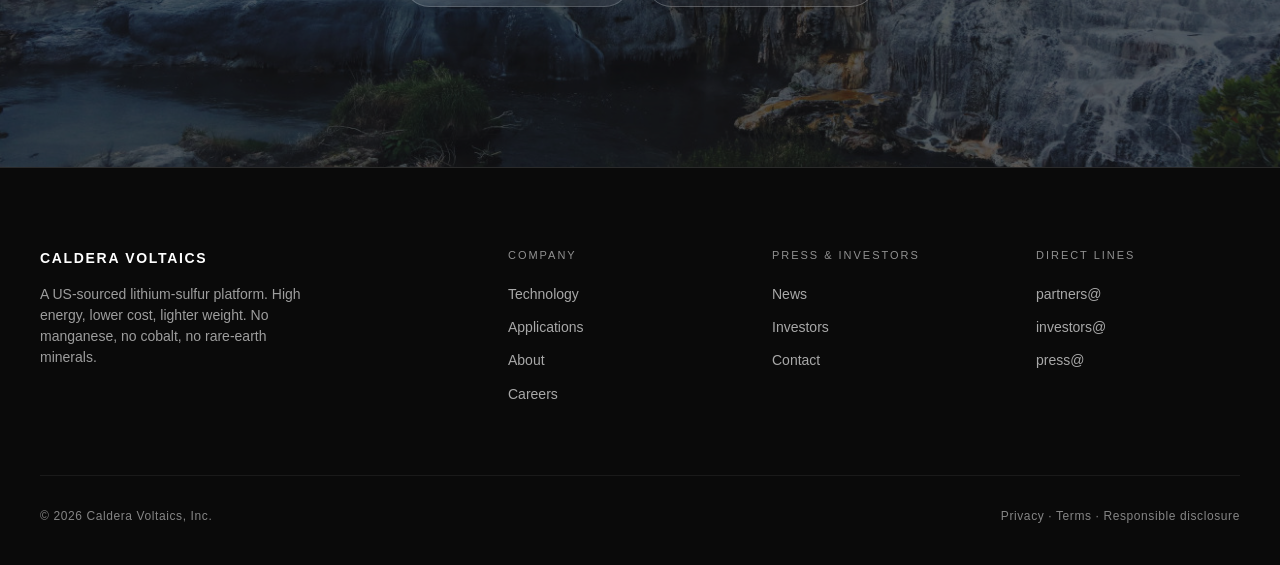
==== commit f3d16db8: "Apply client copy feedback - Walls section: "geopolitical wall" → "single point of failure";   "cann" ====
--- a/index.html
+++ b/index.html
@@ -74,9 +74,9 @@
   </div>
   <div class="walls__grid">
     <div class="walls__cell">
-      <div class="walls__cell-eyebrow">The geopolitical wall</div>
+      <div class="walls__cell-eyebrow">The single point of failure</div>
       <div class="walls__cell-stat">~90<span style="font-size:0.5em; opacity:0.6;">%</span></div>
-      <p class="walls__cell-body">of the global lithium-ion supply chain touches China at some processing step. Western defense, aerospace, and grid programs cannot scale on a foreign-controlled material flow.</p>
+      <p class="walls__cell-body">of the global lithium-ion supply chain touches China at some processing step. Western defense, aerospace, and grid programs are at risk on a foreign-controlled material flow.</p>
     </div>
     <div class="walls__cell">
       <div class="walls__cell-eyebrow">The technical wall</div>
@@ -104,7 +104,7 @@
     </div>
     <div class="stats__cell">
       <div class="stats__num">100<sub>%</sub></div>
-      <div class="stats__label">Designed for a US-allied supply chain, end to end</div>
+      <div class="stats__label">Designed for a US-independent supply chain, end to end</div>
     </div>
   </div>
 </section>
@@ -130,8 +130,8 @@
   <div class="act-full__shade"></div>
   <div class="act-full__content">
     <div class="act-full__num">Act II · The chemistry</div>
-    <h2 class="act-full__h">A proprietary additive that <em>unlocks</em> sulfur.</h2>
-    <p class="act-full__body">Sulfur is the most abundant battery-grade material on Earth and one of the cheapest. It has long been the obvious successor to manganese and cobalt, and just as long, it has resisted commercialization. Caldera Voltaics has developed a proprietary additive that unlocks the electrochemical potential of sulfur, validated at a National Laboratory across 17 patented proprietary technologies.</p>
+    <h2 class="act-full__h">A proprietary chemistry that <em>unlocks</em> sulfur.</h2>
+    <p class="act-full__body">Sulfur is the most abundant battery-grade material on Earth and one of the cheapest. It has long been the obvious successor to manganese and cobalt, and just as long, it has resisted commercialization. Caldera Voltaics has developed a proprietary chemistry that unlocks the electrochemical potential of sulfur, validated at a National Laboratory across 17 patented proprietary technologies.</p>
   </div>
 </section>
 
@@ -157,7 +157,7 @@
     <div>
       <div class="eyebrow">Technology · Lithium-sulfur platform</div>
       <h2 class="tech__h">Lithium-sulfur, <em>made manufacturable</em>.</h2>
-      <p class="tech__body">The chemistry is decades old. What changed is the additive that holds it together through real cycle life, and the manufacturing path that makes it economic at scale.</p>
+      <p class="tech__body">Lithium-sulfur is decades old. What changed is the proprietary chemistry that holds it together through real cycle life, and the manufacturing path that makes it economic at scale.</p>
 
       <div class="matrix">
         <div class="matrix__row matrix__row--head">
@@ -187,8 +187,8 @@
         </div>
         <div class="matrix__row">
           <div>Supply chain</div>
-          <div>China-dominated</div>
-          <div>US-allied</div>
+          <div>China-dependent</div>
+          <div>US-independent</div>
         </div>
       </div>
 
